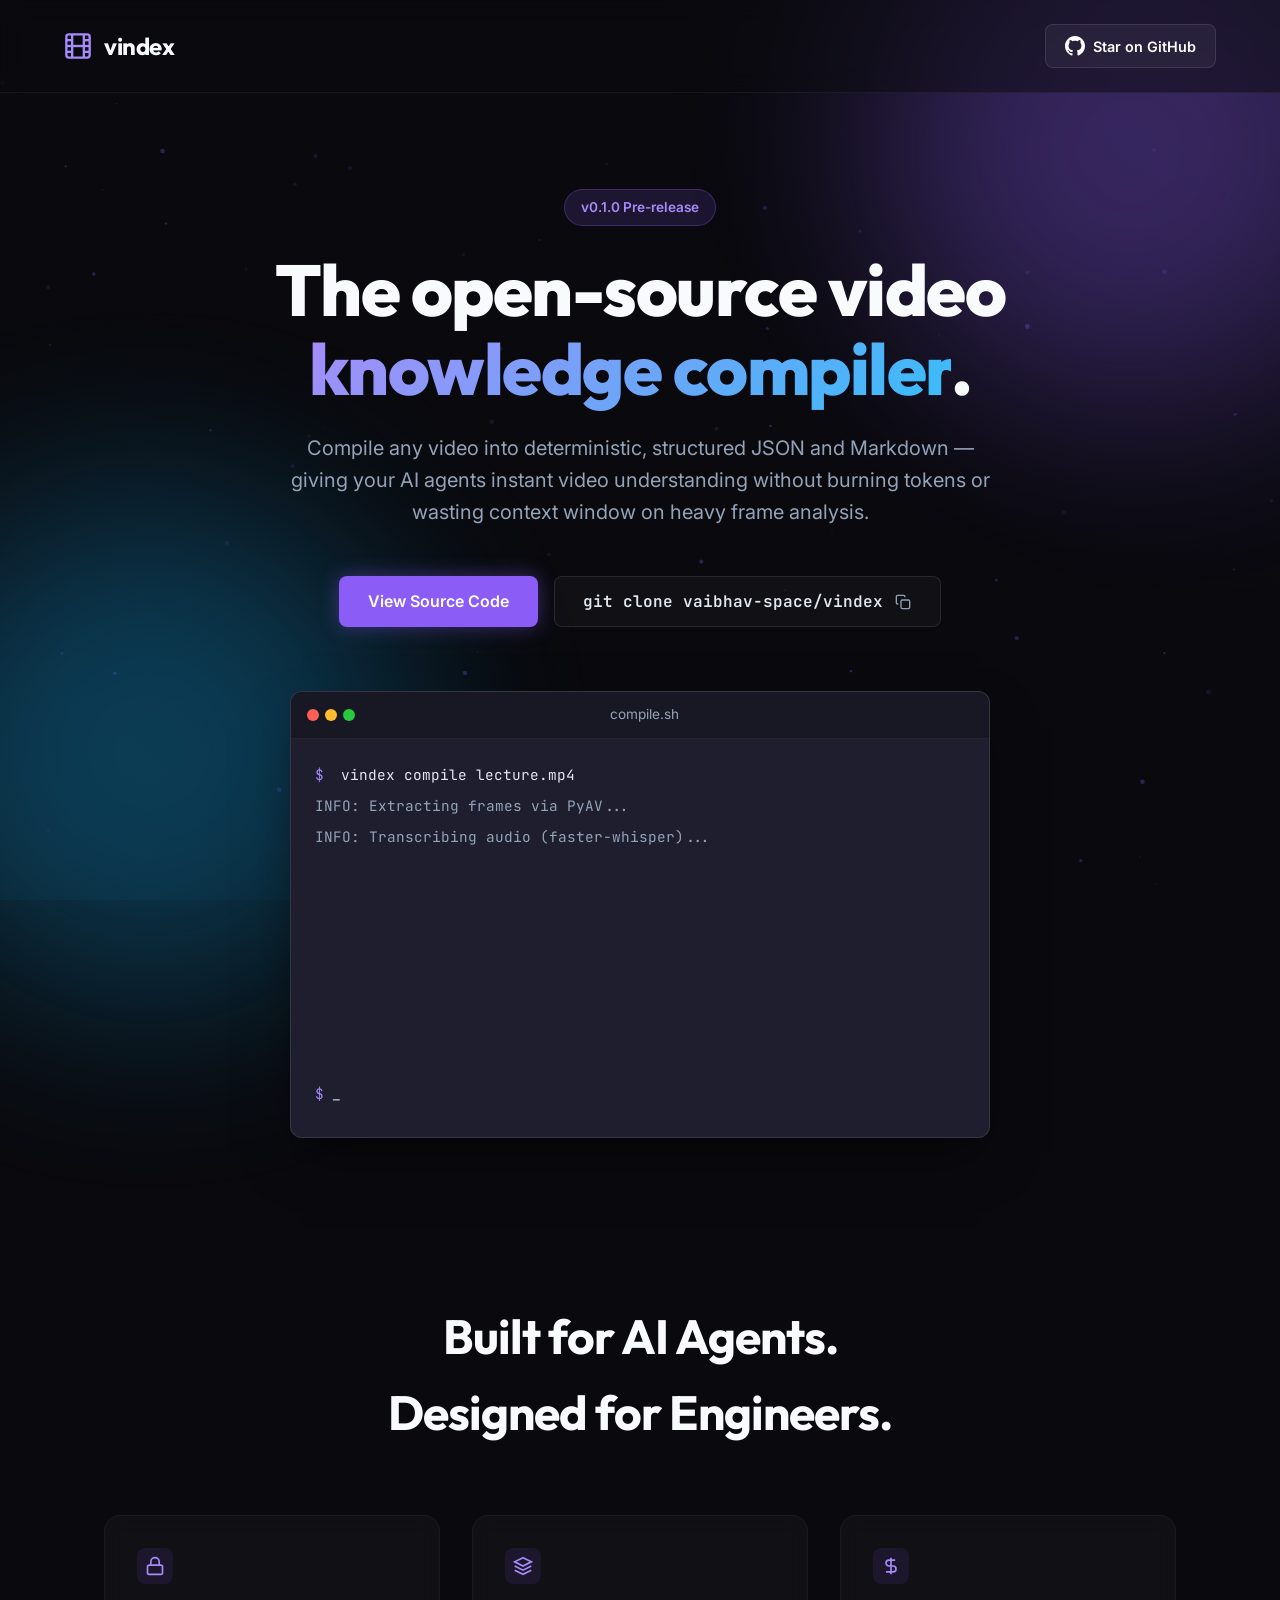
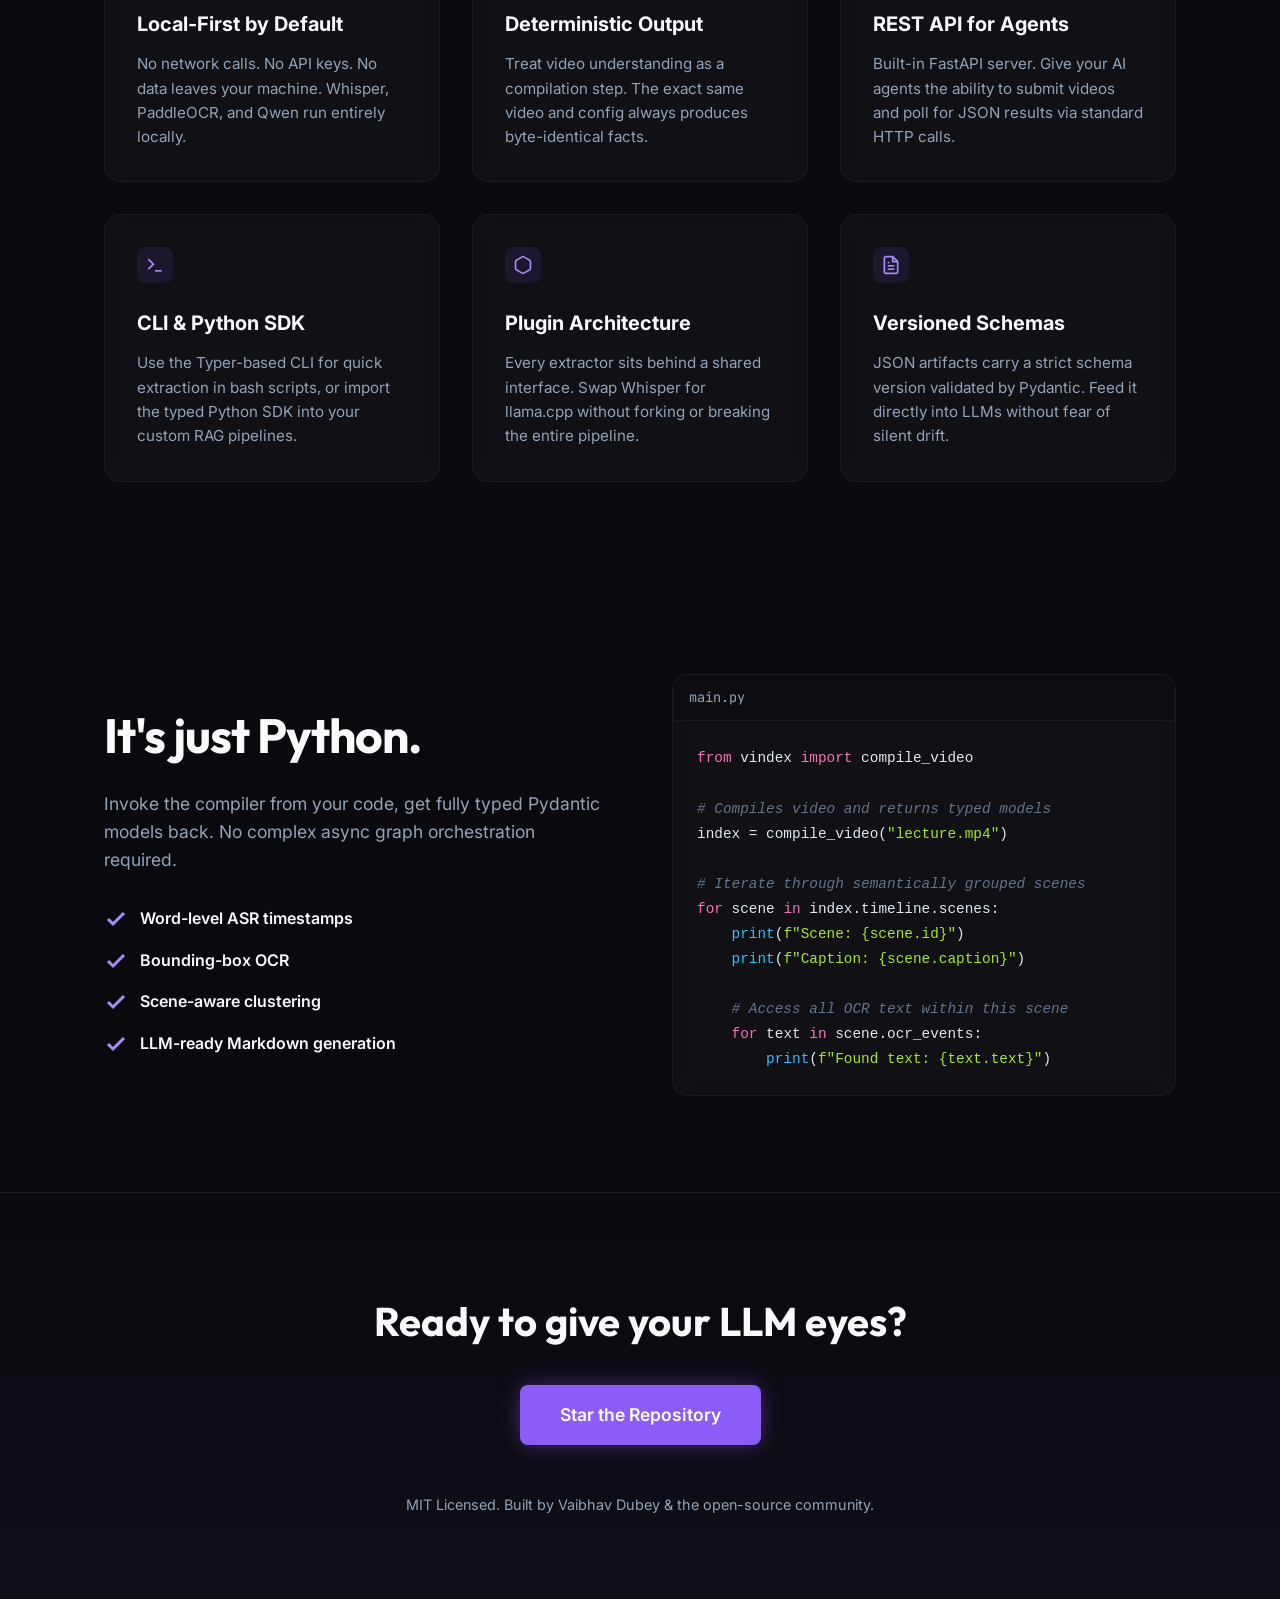
==== website/index.html @ f8e4df2b "feat: initialize documentation website and GitHub Pages deployment workflow" ====
<!DOCTYPE html>
<html lang="en">
<head>
    <meta charset="UTF-8">
    <meta name="viewport" content="width=device-width, initial-scale=1.0">
    <meta name="description" content="vindex: The open-source video knowledge compiler. Turn videos into structured JSON and Markdown for LLMs and AI agents.">
    <title>vindex — The Video Knowledge Compiler</title>
    
    <!-- Google Fonts -->
    <link rel="preconnect" href="https://fonts.googleapis.com">
    <link rel="preconnect" href="https://fonts.gstatic.com" crossorigin>
    <link href="https://fonts.googleapis.com/css2?family=Inter:wght@300;400;600;800&family=JetBrains+Mono:wght@400;700&family=Outfit:wght@500;700;900&display=swap" rel="stylesheet">
    
    <!-- CSS -->
    <link rel="stylesheet" href="style.css">
</head>
<body>
    <!-- Background Canvas for Particles/Gradients -->
    <div class="bg-gradient"></div>
    <div class="glow-orb orb-1"></div>
    <div class="glow-orb orb-2"></div>
    <canvas id="particle-canvas"></canvas>

    <!-- Navigation -->
    <nav class="glass-nav">
        <div class="logo">
            <svg class="logo-icon" viewBox="0 0 24 24" fill="none" stroke="currentColor" stroke-width="2">
                <rect x="2" y="2" width="20" height="20" rx="2.18" ry="2.18"></rect>
                <line x1="7" y1="2" x2="7" y2="22"></line>
                <line x1="17" y1="2" x2="17" y2="22"></line>
                <line x1="2" y1="12" x2="22" y2="12"></line>
                <line x1="2" y1="7" x2="7" y2="7"></line>
                <line x1="2" y1="17" x2="7" y2="17"></line>
                <line x1="17" y1="17" x2="22" y2="17"></line>
                <line x1="17" y1="7" x2="22" y2="7"></line>
            </svg>
            <span>vindex</span>
        </div>
        <div class="nav-links">
            <a href="https://github.com/vaibhav-space/vindex" target="_blank" class="github-btn">
                <svg width="20" height="20" viewBox="0 0 24 24" fill="currentColor">
                    <path d="M12 0c-6.626 0-12 5.373-12 12 0 5.302 3.438 9.8 8.207 11.387.599.111.793-.261.793-.577v-2.234c-3.338.726-4.033-1.416-4.033-1.416-.546-1.387-1.333-1.756-1.333-1.756-1.089-.745.083-.729.083-.729 1.205.084 1.839 1.237 1.839 1.237 1.07 1.834 2.807 1.304 3.492.997.107-.775.418-1.305.762-1.604-2.665-.305-5.467-1.334-5.467-5.931 0-1.311.469-2.381 1.236-3.221-.124-.303-.535-1.524.117-3.176 0 0 1.008-.322 3.301 1.23.957-.266 1.983-.399 3.003-.404 1.02.005 2.047.138 3.006.404 2.291-1.552 3.297-1.23 3.297-1.23.653 1.653.242 2.874.118 3.176.77.84 1.235 1.911 1.235 3.221 0 4.609-2.807 5.624-5.479 5.921.43.372.823 1.102.823 2.222v3.293c0 .319.192.694.801.576 4.765-1.589 8.199-6.086 8.199-11.386 0-6.627-5.373-12-12-12z"/>
                </svg>
                Star on GitHub
            </a>
        </div>
    </nav>

    <!-- Hero Section -->
    <header class="hero">
        <div class="badge fade-up">v0.1.0 Pre-release</div>
        <h1 class="hero-title fade-up">The open-source video <span class="text-gradient">knowledge compiler</span>.</h1>
        <p class="hero-subtitle fade-up delay-1">Compile any video into deterministic, structured JSON and Markdown — giving your AI agents instant video understanding without burning tokens or wasting context window on heavy frame analysis.</p>
        
        <div class="cta-group fade-up delay-2">
            <a href="https://github.com/vaibhav-space/vindex" target="_blank" class="primary-btn">View Source Code</a>
            <button class="secondary-btn" id="copy-install">
                <code>git clone vaibhav-space/vindex</code>
                <svg class="copy-icon" viewBox="0 0 24 24" fill="none" stroke="currentColor" stroke-width="2"><rect x="9" y="9" width="13" height="13" rx="2" ry="2"></rect><path d="M5 15H4a2 2 0 0 1-2-2V4a2 2 0 0 1 2-2h9a2 2 0 0 1 2 2v1"></path></svg>
            </button>
        </div>
        
        <!-- Terminal Window Mockup -->
        <div class="terminal-container fade-up delay-3">
            <div class="terminal-header">
                <div class="dots">
                    <span class="dot red"></span>
                    <span class="dot yellow"></span>
                    <span class="dot green"></span>
                </div>
                <div class="terminal-title">compile.sh</div>
            </div>
            <div class="terminal-body">
                <div class="code-line"><span class="prompt">$</span> vindex compile lecture.mp4</div>
                <div class="code-line output delay-load">INFO: Extracting frames via PyAV...</div>
                <div class="code-line output delay-load">INFO: Transcribing audio (faster-whisper)...</div>
                <div class="code-line output delay-load">INFO: Detecting scenes & extracting OCR...</div>
                <div class="code-line output delay-load">INFO: Generating VLM Captions (Qwen2-VL)...</div>
                <div class="code-line success delay-load">Success! Wrote artifacts:</div>
                <div class="code-line file delay-load">├── visual_memory.json</div>
                <div class="code-line file delay-load">├── visual_memory.md</div>
                <div class="code-line file delay-load">├── asr.json</div>
                <div class="code-line file delay-load">└── ocr.json</div>
                <div class="code-line cursor-line"><span class="prompt">$</span><span class="cursor">_</span></div>
            </div>
        </div>
    </header>

    <!-- Features Section -->
    <section class="features">
        <h2 class="section-title">Built for AI Agents. <br/>Designed for Engineers.</h2>
        
        <div class="feature-grid">
            <!-- Card 1 -->
            <div class="feature-card glass-card hover-lift">
                <div class="feature-icon">
                    <svg viewBox="0 0 24 24" fill="none" stroke="currentColor" stroke-width="2"><rect x="3" y="11" width="18" height="11" rx="2" ry="2"></rect><path d="M7 11V7a5 5 0 0 1 10 0v4"></path></svg>
                </div>
                <h3>Local-First by Default</h3>
                <p>No network calls. No API keys. No data leaves your machine. Whisper, PaddleOCR, and Qwen run entirely locally.</p>
            </div>
            
            <!-- Card 2 -->
            <div class="feature-card glass-card hover-lift">
                <div class="feature-icon">
                    <svg viewBox="0 0 24 24" fill="none" stroke="currentColor" stroke-width="2"><polygon points="12 2 2 7 12 12 22 7 12 2"></polygon><polyline points="2 17 12 22 22 17"></polyline><polyline points="2 12 12 17 22 12"></polyline></svg>
                </div>
                <h3>Deterministic Output</h3>
                <p>Treat video understanding as a compilation step. The exact same video and config always produces byte-identical facts.</p>
            </div>
            
            <!-- Card 3 -->
            <div class="feature-card glass-card hover-lift">
                <div class="feature-icon">
                    <svg viewBox="0 0 24 24" fill="none" stroke="currentColor" stroke-width="2"><path d="M12 2v20M17 5H9.5a3.5 3.5 0 0 0 0 7h5a3.5 3.5 0 0 1 0 7H6"></path></svg>
                </div>
                <h3>REST API for Agents</h3>
                <p>Built-in FastAPI server. Give your AI agents the ability to submit videos and poll for JSON results via standard HTTP calls.</p>
            </div>

            <!-- Card 4 -->
            <div class="feature-card glass-card hover-lift">
                <div class="feature-icon">
                    <svg viewBox="0 0 24 24" fill="none" stroke="currentColor" stroke-width="2"><polyline points="4 17 10 11 4 5"></polyline><line x1="12" y1="19" x2="20" y2="19"></line></svg>
                </div>
                <h3>CLI & Python SDK</h3>
                <p>Use the Typer-based CLI for quick extraction in bash scripts, or import the typed Python SDK into your custom RAG pipelines.</p>
            </div>
            
            <!-- Card 5 -->
            <div class="feature-card glass-card hover-lift">
                <div class="feature-icon">
                    <svg viewBox="0 0 24 24" fill="none" stroke="currentColor" stroke-width="2"><path d="M21 16V8a2 2 0 0 0-1-1.73l-7-4a2 2 0 0 0-2 0l-7 4A2 2 0 0 0 3 8v8a2 2 0 0 0 1 1.73l7 4a2 2 0 0 0 2 0l7-4A2 2 0 0 0 21 16z"></path></svg>
                </div>
                <h3>Plugin Architecture</h3>
                <p>Every extractor sits behind a shared interface. Swap Whisper for llama.cpp without forking or breaking the entire pipeline.</p>
            </div>
            
            <!-- Card 6 -->
            <div class="feature-card glass-card hover-lift">
                <div class="feature-icon">
                    <svg viewBox="0 0 24 24" fill="none" stroke="currentColor" stroke-width="2"><path d="M14 2H6a2 2 0 0 0-2 2v16a2 2 0 0 0 2 2h12a2 2 0 0 0 2-2V8z"></path><polyline points="14 2 14 8 20 8"></polyline><line x1="16" y1="13" x2="8" y2="13"></line><line x1="16" y1="17" x2="8" y2="17"></line><polyline points="10 9 9 9 8 9"></polyline></svg>
                </div>
                <h3>Versioned Schemas</h3>
                <p>JSON artifacts carry a strict schema version validated by Pydantic. Feed it directly into LLMs without fear of silent drift.</p>
            </div>
        </div>
    </section>

    <!-- Code Example Section -->
    <section class="sdk-demo">
        <div class="sdk-content">
            <h2 class="section-title text-left">It's just Python.</h2>
            <p class="section-desc">Invoke the compiler from your code, get fully typed Pydantic models back. No complex async graph orchestration required.</p>
            
            <ul class="benefit-list">
                <li><svg viewBox="0 0 24 24" fill="none" stroke="#a78bfa" stroke-width="3"><polyline points="20 6 9 17 4 12"></polyline></svg> Word-level ASR timestamps</li>
                <li><svg viewBox="0 0 24 24" fill="none" stroke="#a78bfa" stroke-width="3"><polyline points="20 6 9 17 4 12"></polyline></svg> Bounding-box OCR</li>
                <li><svg viewBox="0 0 24 24" fill="none" stroke="#a78bfa" stroke-width="3"><polyline points="20 6 9 17 4 12"></polyline></svg> Scene-aware clustering</li>
                <li><svg viewBox="0 0 24 24" fill="none" stroke="#a78bfa" stroke-width="3"><polyline points="20 6 9 17 4 12"></polyline></svg> LLM-ready Markdown generation</li>
            </ul>
        </div>
        <div class="code-window glass-card">
            <div class="code-header">main.py</div>
            <pre><code><span class="keyword">from</span> vindex <span class="keyword">import</span> compile_video

<span class="comment"># Compiles video and returns typed models</span>
index = compile_video(<span class="string">"lecture.mp4"</span>)

<span class="comment"># Iterate through semantically grouped scenes</span>
<span class="keyword">for</span> scene <span class="keyword">in</span> index.timeline.scenes:
    <span class="built_in">print</span>(<span class="string">f"Scene: {scene.id}"</span>)
    <span class="built_in">print</span>(<span class="string">f"Caption: {scene.caption}"</span>)
    
    <span class="comment"># Access all OCR text within this scene</span>
    <span class="keyword">for</span> text <span class="keyword">in</span> scene.ocr_events:
        <span class="built_in">print</span>(<span class="string">f"Found text: {text.text}"</span>)
</code></pre>
        </div>
    </section>

    <!-- Footer CTA -->
    <footer class="footer-cta">
        <h2>Ready to give your LLM eyes?</h2>
        <a href="https://github.com/vaibhav-space/vindex" target="_blank" class="primary-btn glow-btn">Star the Repository</a>
        <p class="footer-note">MIT Licensed. Built by Vaibhav Dubey & the open-source community.</p>
    </footer>

    <!-- JS -->
    <script src="script.js"></script>
</body>
</html>
---- website/style.css ----
/* Base Reset */
* {
    margin: 0;
    padding: 0;
    box-sizing: border-box;
}

:root {
    --bg-dark: #0a0a0e;
    --bg-card: rgba(20, 20, 28, 0.6);
    --text-primary: #f8fafc;
    --text-secondary: #94a3b8;
    --accent-glow: #8b5cf6;
    --accent-neon: #a78bfa;
    --terminal-bg: #1e1e2e;
}

body {
    font-family: 'Inter', sans-serif;
    background-color: var(--bg-dark);
    color: var(--text-primary);
    overflow-x: hidden;
    line-height: 1.6;
}

/* Background Effects */
.bg-gradient {
    position: fixed;
    top: 0; left: 0; right: 0; bottom: 0;
    background: radial-gradient(circle at top right, rgba(139, 92, 246, 0.1), transparent 40%),
                radial-gradient(circle at bottom left, rgba(56, 189, 248, 0.05), transparent 40%);
    z-index: -2;
}

#particle-canvas {
    position: fixed;
    top: 0; left: 0;
    width: 100vw; height: 100vh;
    z-index: -1;
    opacity: 0.5;
}

.glow-orb {
    position: fixed;
    width: 500px; height: 500px;
    border-radius: 50%;
    filter: blur(100px);
    z-index: -2;
    opacity: 0.3;
}
.orb-1 { top: -100px; right: -100px; background: #8b5cf6; }
.orb-2 { bottom: -100px; left: -100px; background: #0ea5e9; }

/* Navigation */
.glass-nav {
    display: flex;
    justify-content: space-between;
    align-items: center;
    padding: 1.5rem 5%;
    background: rgba(10, 10, 14, 0.5);
    backdrop-filter: blur(12px);
    border-bottom: 1px solid rgba(255, 255, 255, 0.05);
    position: sticky;
    top: 0;
    z-index: 100;
}

.logo {
    display: flex;
    align-items: center;
    gap: 0.75rem;
    font-family: 'Outfit', sans-serif;
    font-size: 1.5rem;
    font-weight: 700;
    letter-spacing: -0.5px;
}

.logo-icon {
    width: 28px; height: 28px;
    color: var(--accent-neon);
}

.github-btn {
    display: flex;
    align-items: center;
    gap: 0.5rem;
    padding: 0.6rem 1.2rem;
    background: rgba(255, 255, 255, 0.05);
    border: 1px solid rgba(255, 255, 255, 0.1);
    border-radius: 8px;
    color: white;
    text-decoration: none;
    font-weight: 600;
    font-size: 0.9rem;
    transition: all 0.2s ease;
}

.github-btn:hover {
    background: rgba(255, 255, 255, 0.1);
    transform: translateY(-1px);
    box-shadow: 0 4px 12px rgba(0,0,0,0.2);
}

/* Hero Section */
.hero {
    display: flex;
    flex-direction: column;
    align-items: center;
    text-align: center;
    padding: 6rem 1rem 4rem;
    max-width: 1000px;
    margin: 0 auto;
}

.badge {
    background: rgba(139, 92, 246, 0.15);
    color: var(--accent-neon);
    padding: 0.4rem 1rem;
    border-radius: 20px;
    font-size: 0.85rem;
    font-weight: 600;
    margin-bottom: 1.5rem;
    border: 1px solid rgba(139, 92, 246, 0.3);
}

.hero-title {
    font-family: 'Outfit', sans-serif;
    font-size: 4.5rem;
    line-height: 1.1;
    font-weight: 800;
    letter-spacing: -1.5px;
    margin-bottom: 1.5rem;
}

.text-gradient {
    background: linear-gradient(135deg, #a78bfa 0%, #38bdf8 100%);
    -webkit-background-clip: text;
    -webkit-text-fill-color: transparent;
}

.hero-subtitle {
    font-size: 1.25rem;
    color: var(--text-secondary);
    max-width: 700px;
    margin-bottom: 3rem;
}

.cta-group {
    display: flex;
    gap: 1rem;
    margin-bottom: 4rem;
}

.primary-btn, .secondary-btn {
    padding: 0.8rem 1.8rem;
    border-radius: 8px;
    font-weight: 600;
    font-size: 1rem;
    cursor: pointer;
    text-decoration: none;
    transition: all 0.2s ease;
}

.primary-btn {
    background: var(--accent-glow);
    color: white;
    border: none;
    box-shadow: 0 0 20px rgba(139, 92, 246, 0.4);
}

.primary-btn:hover {
    background: #9f7aea;
    box-shadow: 0 0 30px rgba(139, 92, 246, 0.6);
    transform: translateY(-2px);
}

.secondary-btn {
    display: flex;
    align-items: center;
    gap: 0.75rem;
    background: var(--bg-card);
    color: white;
    border: 1px solid rgba(255, 255, 255, 0.1);
}

.secondary-btn code {
    font-family: 'JetBrains Mono', monospace;
    color: #e2e8f0;
}

.secondary-btn:hover {
    background: rgba(255, 255, 255, 0.05);
}

.copy-icon {
    width: 16px; height: 16px;
    color: var(--text-secondary);
}

/* Terminal Mockup */
.terminal-container {
    width: 100%;
    max-width: 700px;
    background: var(--terminal-bg);
    border-radius: 12px;
    border: 1px solid rgba(255,255,255,0.1);
    box-shadow: 0 25px 50px -12px rgba(0, 0, 0, 0.5);
    overflow: hidden;
    text-align: left;
}

.terminal-header {
    display: flex;
    align-items: center;
    padding: 0.75rem 1rem;
    background: rgba(0,0,0,0.2);
    border-bottom: 1px solid rgba(255,255,255,0.05);
}

.dots {
    display: flex;
    gap: 6px;
}
.dot { width: 12px; height: 12px; border-radius: 50%; }
.dot.red { background: #ff5f56; }
.dot.yellow { background: #ffbd2e; }
.dot.green { background: #27c93f; }

.terminal-title {
    margin: 0 auto;
    font-family: 'Inter', sans-serif;
    font-size: 0.85rem;
    color: var(--text-secondary);
    transform: translateX(-20px);
}

.terminal-body {
    padding: 1.5rem;
    font-family: 'JetBrains Mono', monospace;
    font-size: 0.9rem;
    color: #e2e8f0;
}

.code-line { margin-bottom: 0.5rem; }
.prompt { color: var(--accent-neon); margin-right: 0.5rem; }
.output { color: var(--text-secondary); }
.success { color: #4ade80; margin-top: 1rem; }
.file { color: #93c5fd; padding-left: 1rem; }
.cursor { animation: blink 1s step-end infinite; }

@keyframes blink { 50% { opacity: 0; } }

/* Sections */
.features, .sdk-demo {
    padding: 6rem 5%;
    max-width: 1200px;
    margin: 0 auto;
}

.section-title {
    font-family: 'Outfit', sans-serif;
    font-size: 3rem;
    text-align: center;
    margin-bottom: 4rem;
    letter-spacing: -1px;
}
.section-title.text-left { text-align: left; margin-bottom: 1rem; }

/* Grid */
.feature-grid {
    display: grid;
    grid-template-columns: repeat(auto-fit, minmax(300px, 1fr));
    gap: 2rem;
}

.glass-card {
    background: var(--bg-card);
    border: 1px solid rgba(255, 255, 255, 0.05);
    border-radius: 16px;
    padding: 2rem;
    backdrop-filter: blur(10px);
    transition: transform 0.3s ease, border-color 0.3s ease;
}

.hover-lift:hover {
    transform: translateY(-5px);
    border-color: rgba(139, 92, 246, 0.4);
    box-shadow: 0 10px 30px -10px rgba(139, 92, 246, 0.2);
}

.feature-icon {
    width: 36px;
    height: 36px;
    margin-bottom: 1.5rem;
    color: var(--accent-neon);
    background: rgba(139, 92, 246, 0.1);
    padding: 8px;
    border-radius: 8px;
    display: inline-flex;
    align-items: center;
    justify-content: center;
}
.feature-icon svg {
    width: 100%;
    height: 100%;
}

.feature-card h3 {
    font-size: 1.25rem;
    margin-bottom: 0.75rem;
}

.feature-card p {
    color: var(--text-secondary);
    font-size: 0.95rem;
}

/* SDK Demo Layout */
.sdk-demo {
    display: grid;
    grid-template-columns: 1fr 1fr;
    gap: 4rem;
    align-items: center;
}

.section-desc {
    color: var(--text-secondary);
    font-size: 1.1rem;
    margin-bottom: 2rem;
}

.benefit-list {
    list-style: none;
}
.benefit-list li {
    display: flex;
    align-items: center;
    gap: 0.75rem;
    margin-bottom: 1rem;
    font-weight: 600;
}
.benefit-list svg { width: 24px; height: 24px; }

.code-window {
    padding: 0;
    overflow: hidden;
}

.code-header {
    background: rgba(0,0,0,0.2);
    padding: 0.75rem 1rem;
    border-bottom: 1px solid rgba(255,255,255,0.05);
    font-family: 'JetBrains Mono', monospace;
    font-size: 0.85rem;
    color: var(--text-secondary);
}

.code-window pre {
    padding: 1.5rem;
    overflow-x: auto;
    font-family: 'JetBrains Mono', monospace;
    font-size: 0.9rem;
    color: #e2e8f0;
}

.keyword { color: #f472b6; }
.built_in { color: #38bdf8; }
.string { color: #a3e635; }
.comment { color: #64748b; font-style: italic; }

/* Footer CTA */
.footer-cta {
    text-align: center;
    padding: 6rem 1rem;
    background: linear-gradient(to top, rgba(139, 92, 246, 0.05), transparent);
    border-top: 1px solid rgba(255,255,255,0.05);
}

.footer-cta h2 {
    font-family: 'Outfit', sans-serif;
    font-size: 2.5rem;
    margin-bottom: 2rem;
}

.glow-btn {
    display: inline-block;
    padding: 1rem 2.5rem;
    font-size: 1.1rem;
}

.footer-note {
    margin-top: 3rem;
    color: var(--text-secondary);
    font-size: 0.9rem;
}

/* Animations */
.fade-up {
    opacity: 0;
    transform: translateY(20px);
    transition: opacity 0.8s ease, transform 0.8s ease;
}
.fade-up.visible {
    opacity: 1;
    transform: translateY(0);
}
.delay-1 { transition-delay: 0.1s; }
.delay-2 { transition-delay: 0.2s; }
.delay-3 { transition-delay: 0.3s; }

/* Delay load for terminal output */
.delay-load {
    opacity: 0;
}

@media (max-width: 900px) {
    .sdk-demo { grid-template-columns: 1fr; }
    .hero-title { font-size: 3.5rem; }
}
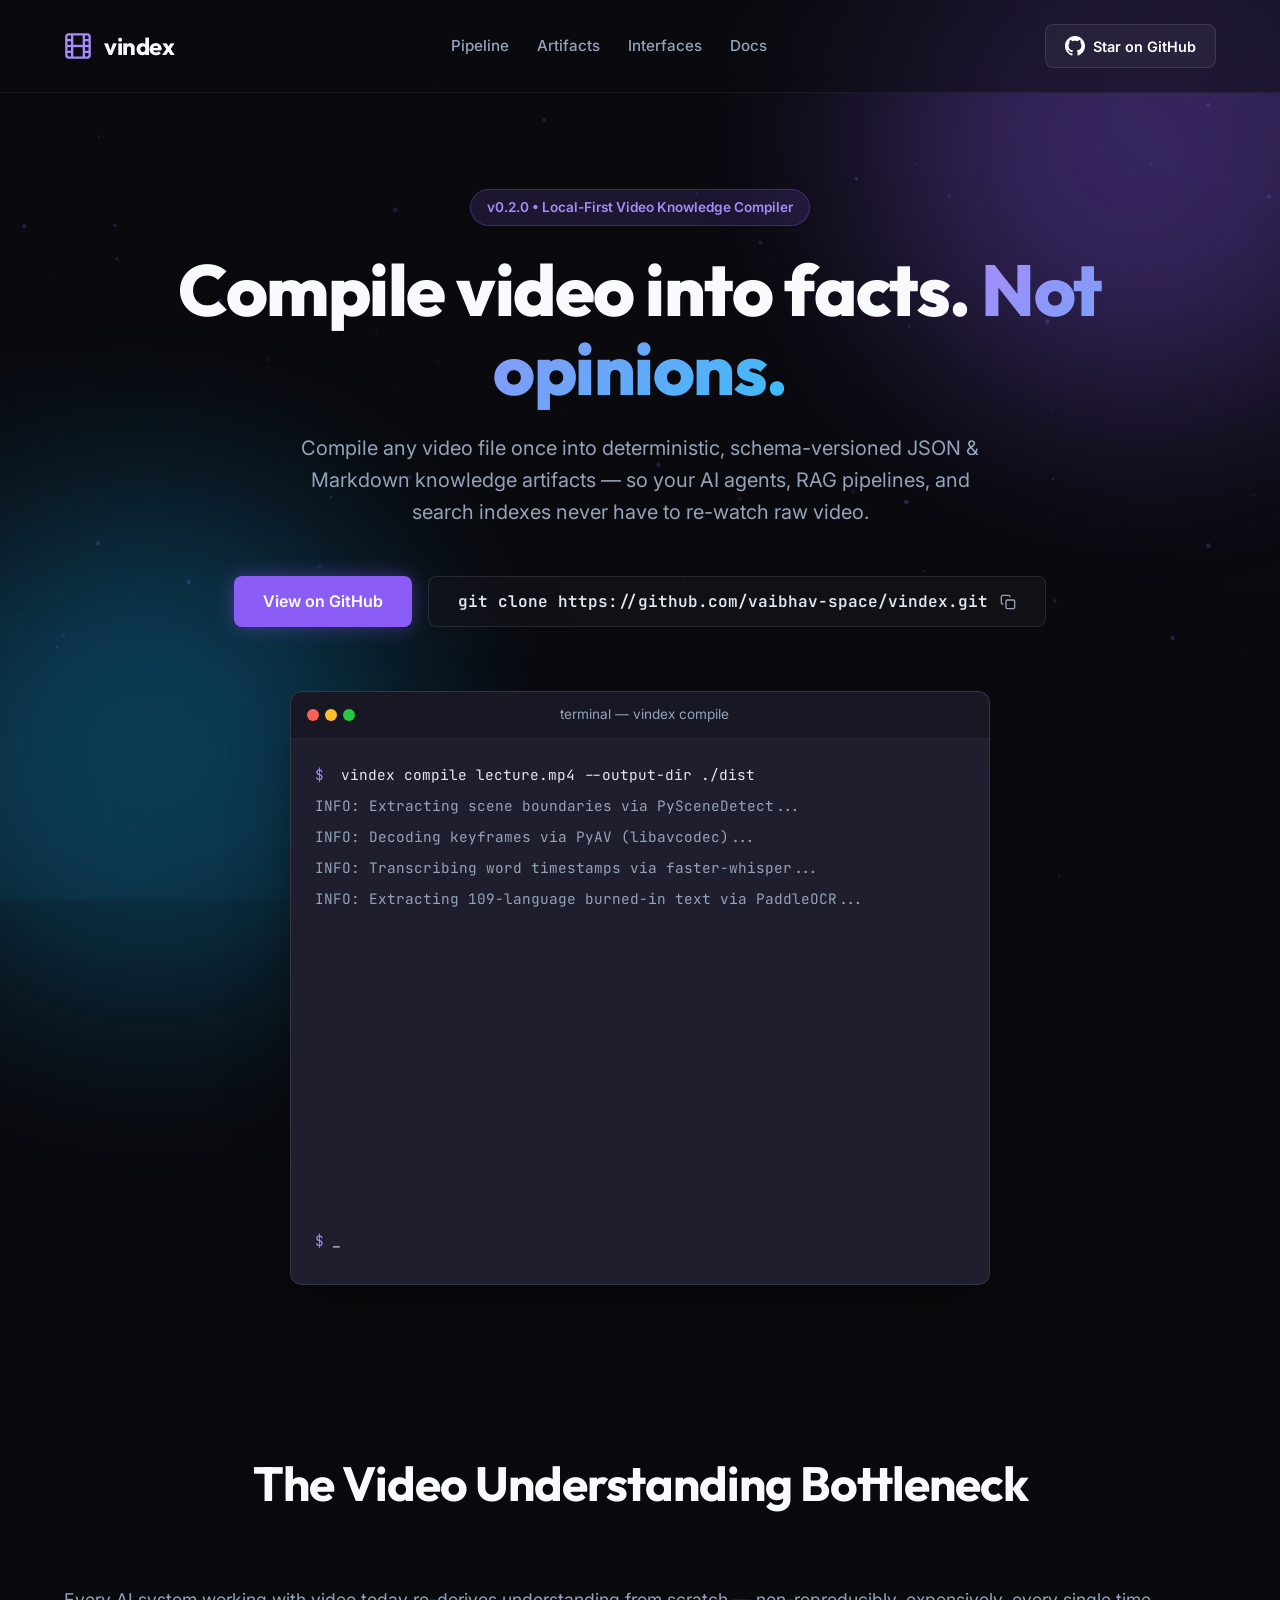
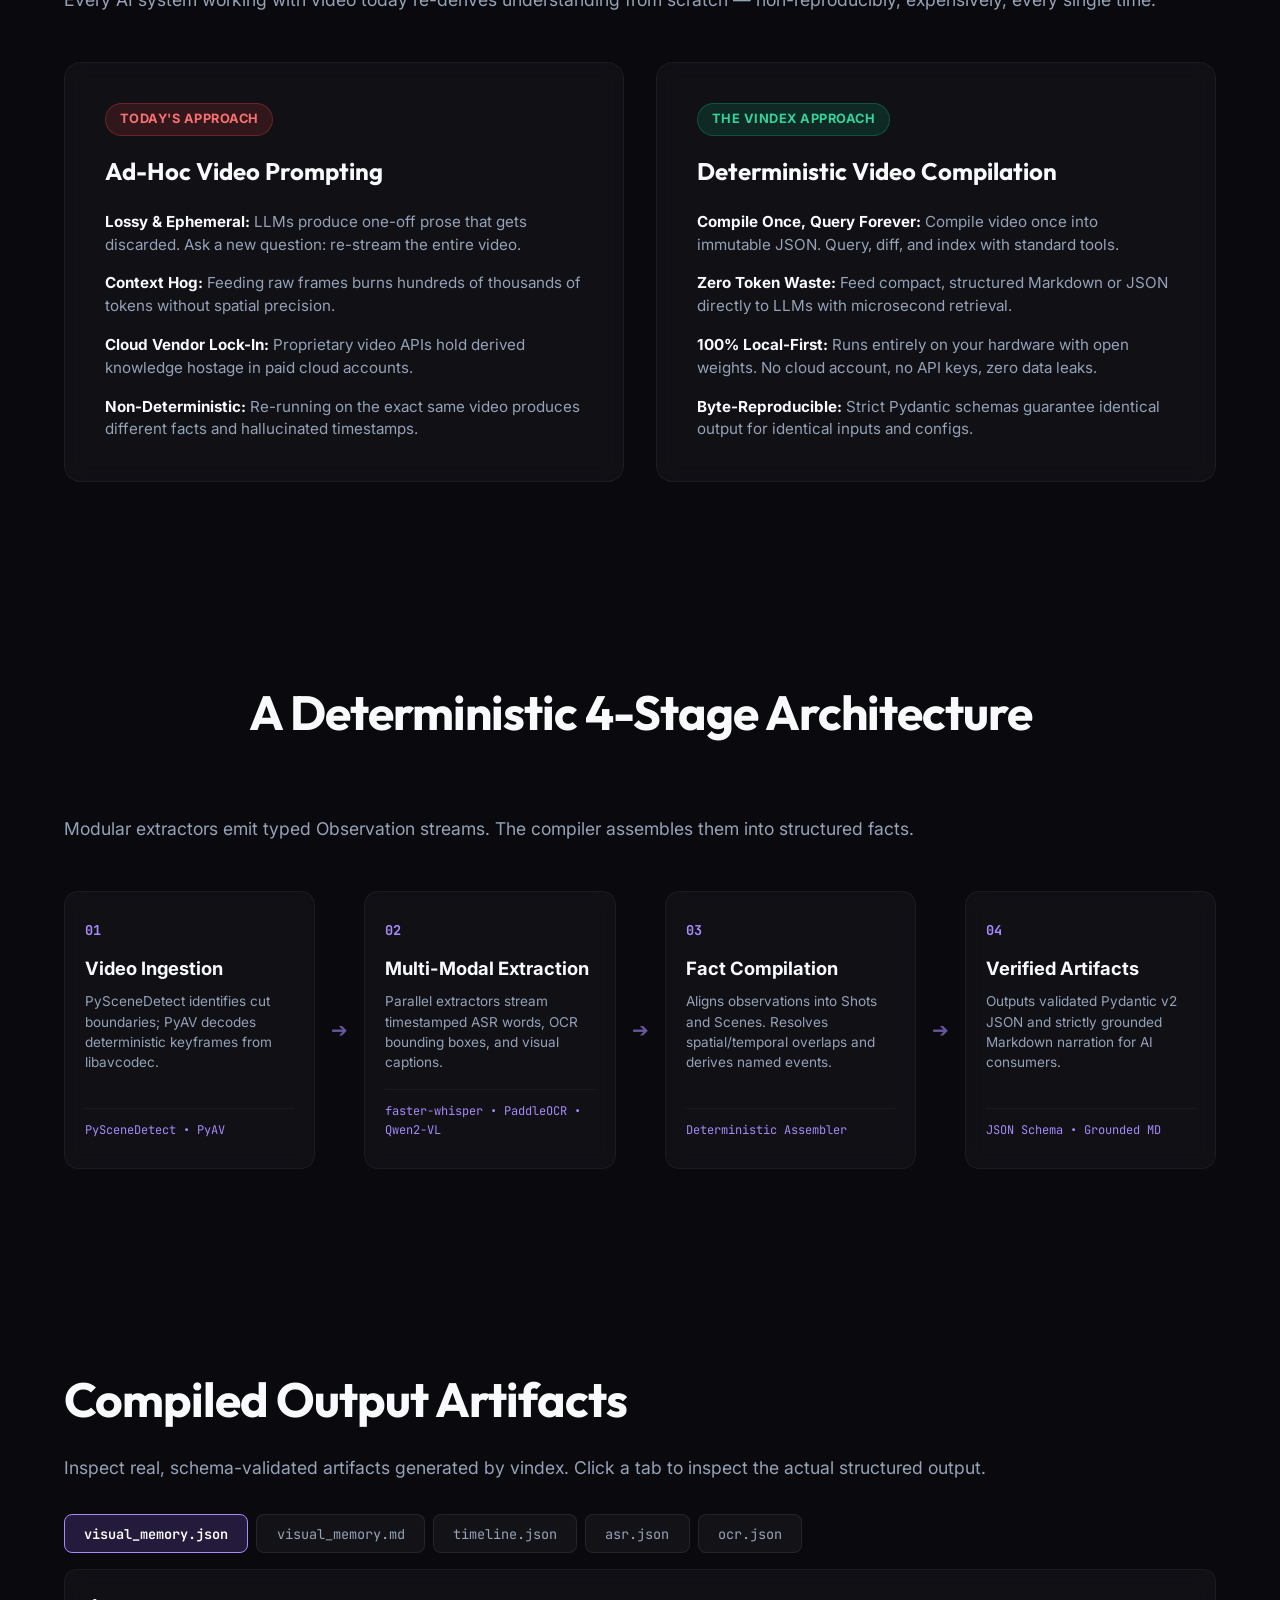
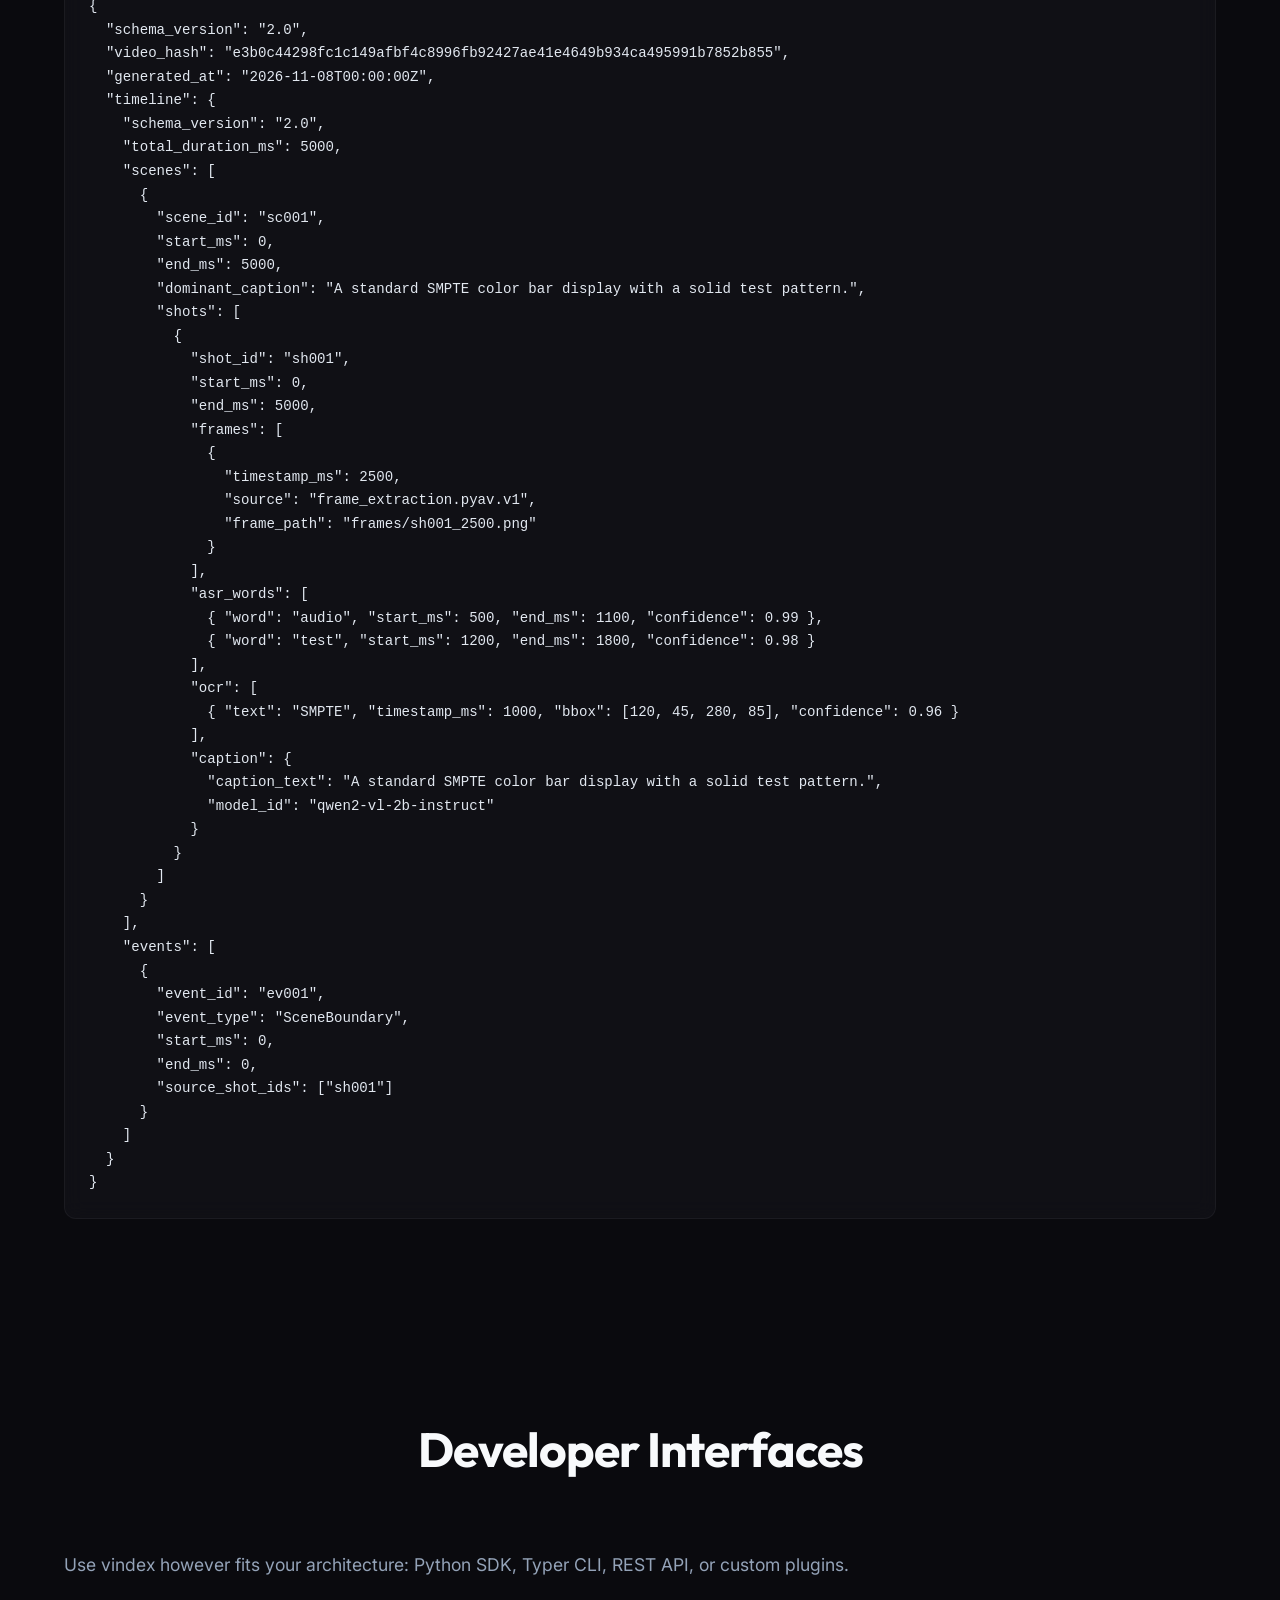
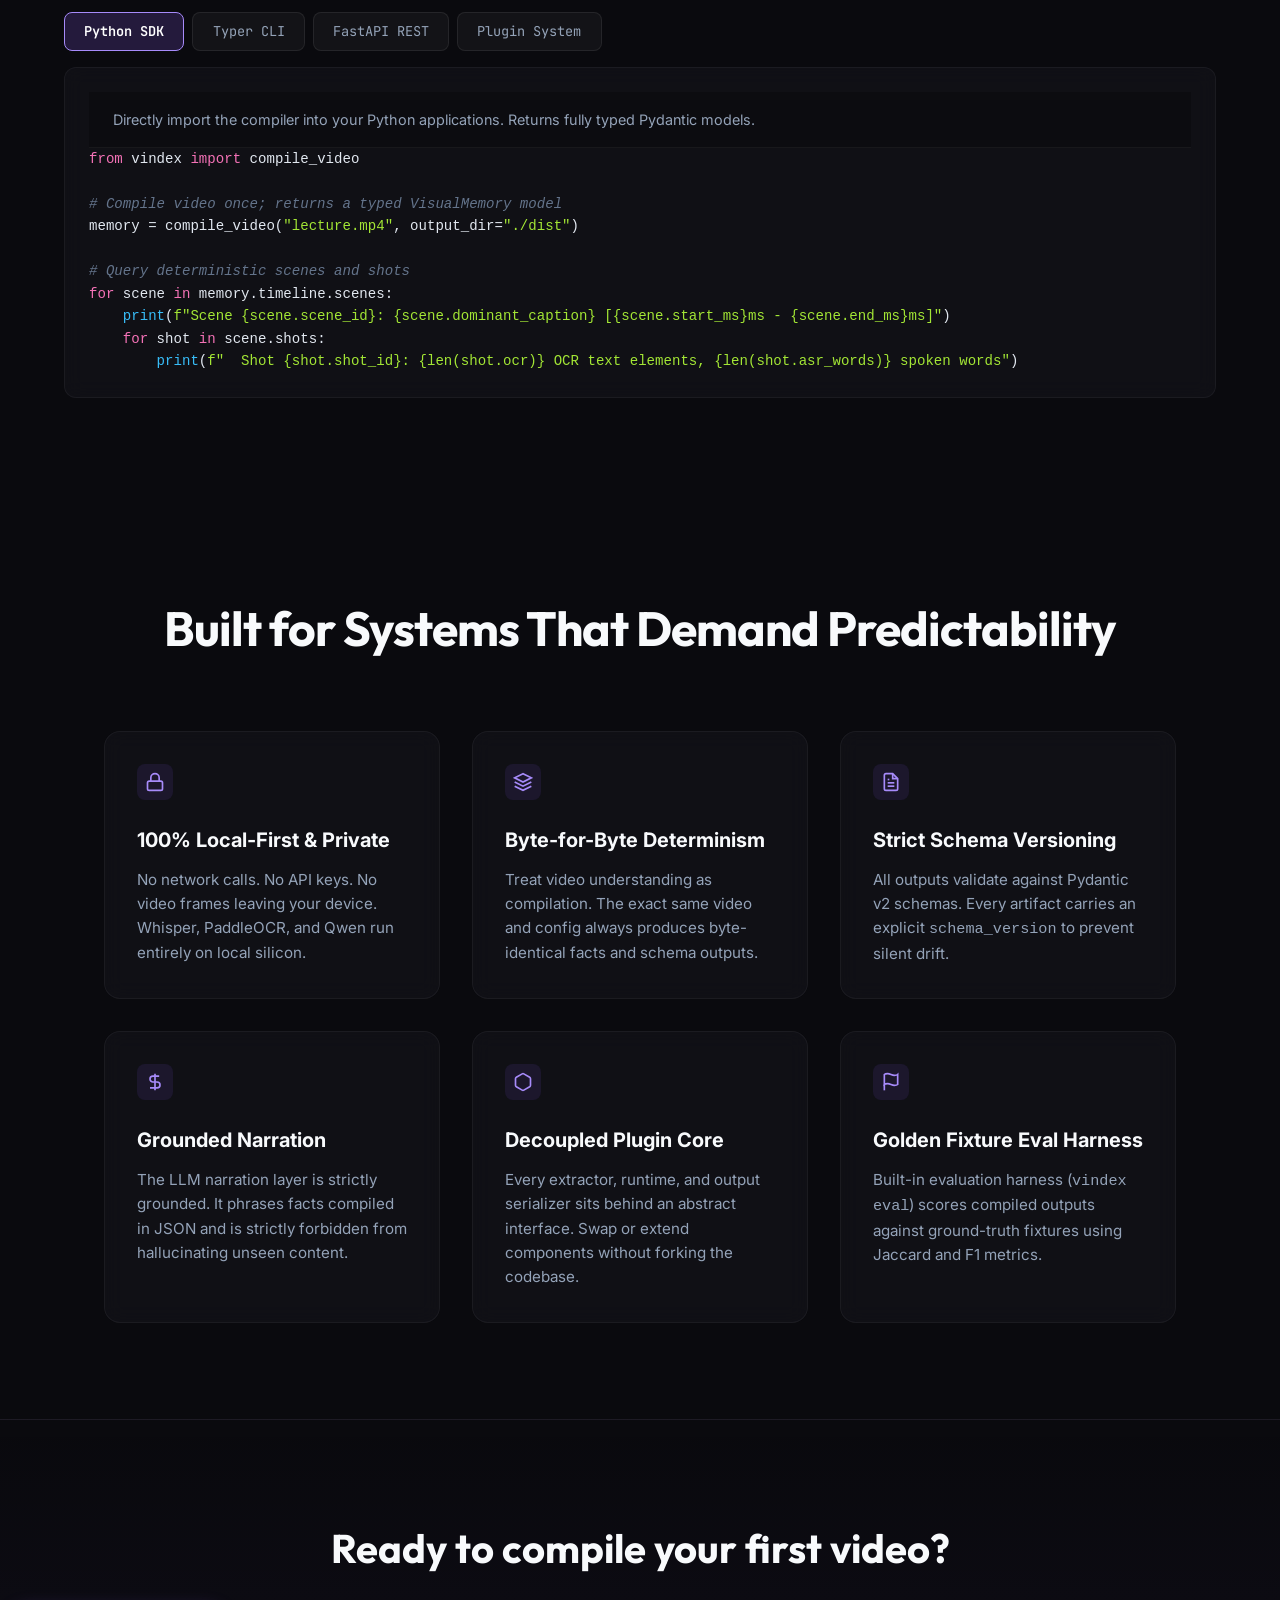
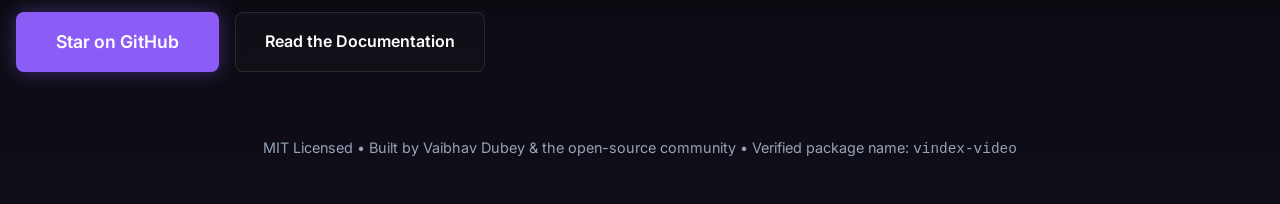
==== commit 3979caf5: "feat: release v0.2.0 with portable paths, CI test automation, video preview, and landing page overha" ====
--- a/website/index.html
+++ b/website/index.html
@@ -3,13 +3,13 @@
 <head>
     <meta charset="UTF-8">
     <meta name="viewport" content="width=device-width, initial-scale=1.0">
-    <meta name="description" content="vindex: The open-source video knowledge compiler. Turn videos into structured JSON and Markdown for LLMs and AI agents.">
-    <title>vindex — The Video Knowledge Compiler</title>
+    <meta name="description" content="vindex: The open-source video knowledge compiler. Compile video once into deterministic, versioned JSON and Markdown for AI agents and RAG pipelines.">
+    <title>vindex — The Open-Source Video Knowledge Compiler</title>
     
     <!-- Google Fonts -->
     <link rel="preconnect" href="https://fonts.googleapis.com">
     <link rel="preconnect" href="https://fonts.gstatic.com" crossorigin>
-    <link href="https://fonts.googleapis.com/css2?family=Inter:wght@300;400;600;800&family=JetBrains+Mono:wght@400;700&family=Outfit:wght@500;700;900&display=swap" rel="stylesheet">
+    <link href="https://fonts.googleapis.com/css2?family=Inter:wght@300;400;500;600;700;800&family=JetBrains+Mono:wght@400;500;700&family=Outfit:wght@500;600;700;900&display=swap" rel="stylesheet">
     
     <!-- CSS -->
     <link rel="stylesheet" href="style.css">
@@ -36,6 +36,12 @@
             </svg>
             <span>vindex</span>
         </div>
+        <div class="nav-menu">
+            <a href="#pipeline" class="nav-item">Pipeline</a>
+            <a href="#artifacts" class="nav-item">Artifacts</a>
+            <a href="#interfaces" class="nav-item">Interfaces</a>
+            <a href="https://github.com/vaibhav-space/vindex#readme" target="_blank" class="nav-item">Docs</a>
+        </div>
         <div class="nav-links">
             <a href="https://github.com/vaibhav-space/vindex" target="_blank" class="github-btn">
                 <svg width="20" height="20" viewBox="0 0 24 24" fill="currentColor">
@@ -48,14 +54,14 @@
 
     <!-- Hero Section -->
     <header class="hero">
-        <div class="badge fade-up">v0.1.0 Pre-release</div>
-        <h1 class="hero-title fade-up">The open-source video <span class="text-gradient">knowledge compiler</span>.</h1>
-        <p class="hero-subtitle fade-up delay-1">Compile any video into deterministic, structured JSON and Markdown — giving your AI agents instant video understanding without burning tokens or wasting context window on heavy frame analysis.</p>
+        <div class="badge fade-up">v0.2.0 • Local-First Video Knowledge Compiler</div>
+        <h1 class="hero-title fade-up">Compile video into facts. <span class="text-gradient">Not opinions.</span></h1>
+        <p class="hero-subtitle fade-up delay-1">Compile any video file once into deterministic, schema-versioned JSON & Markdown knowledge artifacts — so your AI agents, RAG pipelines, and search indexes never have to re-watch raw video.</p>
         
         <div class="cta-group fade-up delay-2">
-            <a href="https://github.com/vaibhav-space/vindex" target="_blank" class="primary-btn">View Source Code</a>
+            <a href="https://github.com/vaibhav-space/vindex" target="_blank" class="primary-btn">View on GitHub</a>
             <button class="secondary-btn" id="copy-install">
-                <code>git clone vaibhav-space/vindex</code>
+                <code>git clone https://github.com/vaibhav-space/vindex.git</code>
                 <svg class="copy-icon" viewBox="0 0 24 24" fill="none" stroke="currentColor" stroke-width="2"><rect x="9" y="9" width="13" height="13" rx="2" ry="2"></rect><path d="M5 15H4a2 2 0 0 1-2-2V4a2 2 0 0 1 2-2h9a2 2 0 0 1 2 2v1"></path></svg>
             </button>
         </div>
@@ -68,125 +74,382 @@
                     <span class="dot yellow"></span>
                     <span class="dot green"></span>
                 </div>
-                <div class="terminal-title">compile.sh</div>
+                <div class="terminal-title">terminal — vindex compile</div>
             </div>
             <div class="terminal-body">
-                <div class="code-line"><span class="prompt">$</span> vindex compile lecture.mp4</div>
-                <div class="code-line output delay-load">INFO: Extracting frames via PyAV...</div>
-                <div class="code-line output delay-load">INFO: Transcribing audio (faster-whisper)...</div>
-                <div class="code-line output delay-load">INFO: Detecting scenes & extracting OCR...</div>
-                <div class="code-line output delay-load">INFO: Generating VLM Captions (Qwen2-VL)...</div>
-                <div class="code-line success delay-load">Success! Wrote artifacts:</div>
-                <div class="code-line file delay-load">├── visual_memory.json</div>
-                <div class="code-line file delay-load">├── visual_memory.md</div>
-                <div class="code-line file delay-load">├── asr.json</div>
-                <div class="code-line file delay-load">└── ocr.json</div>
+                <div class="code-line"><span class="prompt">$</span> vindex compile lecture.mp4 --output-dir ./dist</div>
+                <div class="code-line output delay-load">INFO: Extracting scene boundaries via PySceneDetect...</div>
+                <div class="code-line output delay-load">INFO: Decoding keyframes via PyAV (libavcodec)...</div>
+                <div class="code-line output delay-load">INFO: Transcribing word timestamps via faster-whisper...</div>
+                <div class="code-line output delay-load">INFO: Extracting 109-language burned-in text via PaddleOCR...</div>
+                <div class="code-line output delay-load">INFO: Generating spatial visual captions via Qwen2-VL (MLX)...</div>
+                <div class="code-line output delay-load">INFO: Compiler: Merging observations & resolving relationships...</div>
+                <div class="code-line success delay-load">✔ Compilation successful! Generated 6 deterministic artifacts:</div>
+                <div class="code-line file delay-load">├── dist/visual_memory.json   [Primary compiled index: scenes, shots, events]</div>
+                <div class="code-line file delay-load">├── dist/visual_memory.md     [Human-readable grounded narration]</div>
+                <div class="code-line file delay-load">├── dist/timeline.json        [Hierarchical temporal spine]</div>
+                <div class="code-line file delay-load">├── dist/scene_index.json     [Semantic clusters & captions]</div>
+                <div class="code-line file delay-load">├── dist/asr.json             [Word-level transcript & confidence]</div>
+                <div class="code-line file delay-load">└── dist/ocr.json             [Spatially positioned on-screen text]</div>
                 <div class="code-line cursor-line"><span class="prompt">$</span><span class="cursor">_</span></div>
             </div>
         </div>
     </header>
 
-    <!-- Features Section -->
+    <!-- Problem & Why Compilation Matters -->
+    <section class="problem-section" id="problem">
+        <h2 class="section-title">The Video Understanding Bottleneck</h2>
+        <p class="section-desc text-center">Every AI system working with video today re-derives understanding from scratch — non-reproducibly, expensively, every single time.</p>
+        
+        <div class="comparison-grid">
+            <div class="comparison-card bad glass-card">
+                <div class="card-tag">Today's Approach</div>
+                <h3>Ad-Hoc Video Prompting</h3>
+                <ul>
+                    <li><strong>Lossy & Ephemeral:</strong> LLMs produce one-off prose that gets discarded. Ask a new question: re-stream the entire video.</li>
+                    <li><strong>Context Hog:</strong> Feeding raw frames burns hundreds of thousands of tokens without spatial precision.</li>
+                    <li><strong>Cloud Vendor Lock-In:</strong> Proprietary video APIs hold derived knowledge hostage in paid cloud accounts.</li>
+                    <li><strong>Non-Deterministic:</strong> Re-running on the exact same video produces different facts and hallucinated timestamps.</li>
+                </ul>
+            </div>
+            <div class="comparison-card good glass-card">
+                <div class="card-tag highlight">The vindex Approach</div>
+                <h3>Deterministic Video Compilation</h3>
+                <ul>
+                    <li><strong>Compile Once, Query Forever:</strong> Compile video once into immutable JSON. Query, diff, and index with standard tools.</li>
+                    <li><strong>Zero Token Waste:</strong> Feed compact, structured Markdown or JSON directly to LLMs with microsecond retrieval.</li>
+                    <li><strong>100% Local-First:</strong> Runs entirely on your hardware with open weights. No cloud account, no API keys, zero data leaks.</li>
+                    <li><strong>Byte-Reproducible:</strong> Strict Pydantic schemas guarantee identical output for identical inputs and configs.</li>
+                </ul>
+            </div>
+        </div>
+    </section>
+
+    <!-- Pipeline Architecture -->
+    <section class="pipeline-section" id="pipeline">
+        <h2 class="section-title">A Deterministic 4-Stage Architecture</h2>
+        <p class="section-desc text-center">Modular extractors emit typed Observation streams. The compiler assembles them into structured facts.</p>
+
+        <div class="pipeline-flow">
+            <div class="pipeline-step glass-card">
+                <div class="step-num">01</div>
+                <h4>Video Ingestion</h4>
+                <p>PySceneDetect identifies cut boundaries; PyAV decodes deterministic keyframes from libavcodec.</p>
+                <div class="step-tech">PySceneDetect • PyAV</div>
+            </div>
+            <div class="pipeline-arrow">➔</div>
+            <div class="pipeline-step glass-card">
+                <div class="step-num">02</div>
+                <h4>Multi-Modal Extraction</h4>
+                <p>Parallel extractors stream timestamped ASR words, OCR bounding boxes, and visual captions.</p>
+                <div class="step-tech">faster-whisper • PaddleOCR • Qwen2-VL</div>
+            </div>
+            <div class="pipeline-arrow">➔</div>
+            <div class="pipeline-step glass-card">
+                <div class="step-num">03</div>
+                <h4>Fact Compilation</h4>
+                <p>Aligns observations into Shots and Scenes. Resolves spatial/temporal overlaps and derives named events.</p>
+                <div class="step-tech">Deterministic Assembler</div>
+            </div>
+            <div class="pipeline-arrow">➔</div>
+            <div class="pipeline-step glass-card">
+                <div class="step-num">04</div>
+                <h4>Verified Artifacts</h4>
+                <p>Outputs validated Pydantic v2 JSON and strictly grounded Markdown narration for AI consumers.</p>
+                <div class="step-tech">JSON Schema • Grounded MD</div>
+            </div>
+        </div>
+    </section>
+
+    <!-- Interactive Artifact Preview (Golden Fixture Explorer) -->
+    <section class="artifacts-section" id="artifacts">
+        <div class="artifacts-header">
+            <h2 class="section-title text-left">Compiled Output Artifacts</h2>
+            <p class="section-desc text-left">Inspect real, schema-validated artifacts generated by vindex. Click a tab to inspect the actual structured output.</p>
+        </div>
+
+        <div class="artifact-tabs">
+            <button class="artifact-tab active" data-target="tab-json">visual_memory.json</button>
+            <button class="artifact-tab" data-target="tab-md">visual_memory.md</button>
+            <button class="artifact-tab" data-target="tab-timeline">timeline.json</button>
+            <button class="artifact-tab" data-target="tab-asr">asr.json</button>
+            <button class="artifact-tab" data-target="tab-ocr">ocr.json</button>
+        </div>
+
+        <div class="artifact-viewer glass-card">
+            <!-- visual_memory.json -->
+            <pre id="tab-json" class="artifact-content active"><code>{
+  "schema_version": "2.0",
+  "video_hash": "e3b0c44298fc1c149afbf4c8996fb92427ae41e4649b934ca495991b7852b855",
+  "generated_at": "2026-11-08T00:00:00Z",
+  "timeline": {
+    "schema_version": "2.0",
+    "total_duration_ms": 5000,
+    "scenes": [
+      {
+        "scene_id": "sc001",
+        "start_ms": 0,
+        "end_ms": 5000,
+        "dominant_caption": "A standard SMPTE color bar display with a solid test pattern.",
+        "shots": [
+          {
+            "shot_id": "sh001",
+            "start_ms": 0,
+            "end_ms": 5000,
+            "frames": [
+              {
+                "timestamp_ms": 2500,
+                "source": "frame_extraction.pyav.v1",
+                "frame_path": "frames/sh001_2500.png"
+              }
+            ],
+            "asr_words": [
+              { "word": "audio", "start_ms": 500, "end_ms": 1100, "confidence": 0.99 },
+              { "word": "test", "start_ms": 1200, "end_ms": 1800, "confidence": 0.98 }
+            ],
+            "ocr": [
+              { "text": "SMPTE", "timestamp_ms": 1000, "bbox": [120, 45, 280, 85], "confidence": 0.96 }
+            ],
+            "caption": {
+              "caption_text": "A standard SMPTE color bar display with a solid test pattern.",
+              "model_id": "qwen2-vl-2b-instruct"
+            }
+          }
+        ]
+      }
+    ],
+    "events": [
+      {
+        "event_id": "ev001",
+        "event_type": "SceneBoundary",
+        "start_ms": 0,
+        "end_ms": 0,
+        "source_shot_ids": ["sh001"]
+      }
+    ]
+  }
+}</code></pre>
+
+            <!-- visual_memory.md -->
+            <pre id="tab-md" class="artifact-content"><code># Visual Memory Index
+
+**Generated at:** 2026-11-08T00:00:00Z
+**Video Hash:** e3b0c44298fc1c149afbf4c8996fb92427ae41e4649b934ca495991b7852b855
+**Narration Model:** qwen2-vl-2b-instruct (version: 1.0)
+
+> [!NOTE]
+> The narration text below is non-deterministic LLM output strictly grounded in the compiled video index.
+
+---
+
+## Chronological Scenes
+
+### Scene 1: sc001 (00:00.000 – 00:05.000)
+- **Visual Description:** A standard SMPTE color bar display with a solid test pattern.
+- **On-Screen Text (OCR):** "SMPTE" detected at 00:01.000 (bounding box: [120, 45, 280, 85]).
+- **Spoken Audio (ASR):** "audio test" (00:00.500 – 00:01.800).
+- **Key Events:** Scene boundary initialized at timestamp 0 ms across shot sh001.</code></pre>
+
+            <!-- timeline.json -->
+            <pre id="tab-timeline" class="artifact-content"><code>{
+  "schema_version": "2.0",
+  "total_duration_ms": 5000,
+  "scenes": [
+    {
+      "scene_id": "sc001",
+      "start_ms": 0,
+      "end_ms": 5000,
+      "shot_count": 1,
+      "dominant_caption": "A standard SMPTE color bar display with a solid test pattern."
+    }
+  ],
+  "events": [
+    {
+      "event_id": "ev001",
+      "event_type": "SceneBoundary",
+      "start_ms": 0,
+      "end_ms": 0,
+      "source_shot_ids": ["sh001"]
+    }
+  ]
+}</code></pre>
+
+            <!-- asr.json -->
+            <pre id="tab-asr" class="artifact-content"><code>{
+  "schema_version": "1.0",
+  "extractor": "asr.faster_whisper",
+  "language": "en",
+  "words": [
+    { "word": "audio", "start_ms": 500, "end_ms": 1100, "confidence": 0.991 },
+    { "word": "test", "start_ms": 1200, "end_ms": 1800, "confidence": 0.984 }
+  ]
+}</code></pre>
+
+            <!-- ocr.json -->
+            <pre id="tab-ocr" class="artifact-content"><code>{
+  "schema_version": "1.0",
+  "extractor": "ocr.paddleocr",
+  "detections": [
+    {
+      "text": "SMPTE",
+      "timestamp_ms": 1000,
+      "bbox": [120, 45, 280, 85],
+      "confidence": 0.962,
+      "frame_ref": "frames/sh001_1000.png"
+    }
+  ]
+}</code></pre>
+        </div>
+    </section>
+
+    <!-- Developer Interfaces Section -->
+    <section class="interfaces-section" id="interfaces">
+        <h2 class="section-title">Developer Interfaces</h2>
+        <p class="section-desc text-center">Use vindex however fits your architecture: Python SDK, Typer CLI, REST API, or custom plugins.</p>
+
+        <div class="interface-tabs">
+            <button class="interface-tab active" data-target="if-sdk">Python SDK</button>
+            <button class="interface-tab" data-target="if-cli">Typer CLI</button>
+            <button class="interface-tab" data-target="if-api">FastAPI REST</button>
+            <button class="interface-tab" data-target="if-plugin">Plugin System</button>
+        </div>
+
+        <div class="interface-display glass-card">
+            <!-- Python SDK -->
+            <div id="if-sdk" class="interface-pane active">
+                <div class="interface-desc">Directly import the compiler into your Python applications. Returns fully typed Pydantic models.</div>
+                <pre><code><span class="keyword">from</span> vindex <span class="keyword">import</span> compile_video
+
+<span class="comment"># Compile video once; returns a typed VisualMemory model</span>
+memory = compile_video(<span class="string">"lecture.mp4"</span>, output_dir=<span class="string">"./dist"</span>)
+
+<span class="comment"># Query deterministic scenes and shots</span>
+<span class="keyword">for</span> scene <span class="keyword">in</span> memory.timeline.scenes:
+    <span class="built_in">print</span>(<span class="string">f"Scene {scene.scene_id}: {scene.dominant_caption} [{scene.start_ms}ms - {scene.end_ms}ms]"</span>)
+    <span class="keyword">for</span> shot <span class="keyword">in</span> scene.shots:
+        <span class="built_in">print</span>(<span class="string">f"  Shot {shot.shot_id}: {len(shot.ocr)} OCR text elements, {len(shot.asr_words)} spoken words"</span>)</code></pre>
+            </div>
+
+            <!-- Typer CLI -->
+            <div id="if-cli" class="interface-pane">
+                <div class="interface-desc">Rich Typer-powered CLI for bash scripting, CI checks, and artifact verification.</div>
+                <pre><code><span class="comment"># Compile full video to structured JSON and Markdown</span>
+<span class="prompt">$</span> vindex compile lecture.mp4 -o ./dist
+
+<span class="comment"># Run isolated stages or pass external transcript</span>
+<span class="prompt">$</span> vindex compile lecture.mp4 --stages scene,ocr -t pre_whisper.json
+
+<span class="comment"># Inspect compiled JSON artifacts with terminal formatting</span>
+<span class="prompt">$</span> vindex inspect ./dist/visual_memory.json
+
+<span class="comment"># Validate schema integrity against Pydantic v2 schemas</span>
+<span class="prompt">$</span> vindex validate ./dist/visual_memory.json -t VisualMemory
+
+<span class="comment"># Run golden fixture evaluation harness (accuracy & recall benchmarks)</span>
+<span class="prompt">$</span> vindex eval eval/golden/fixture_001 ./dist</code></pre>
+            </div>
+
+            <!-- FastAPI REST -->
+            <div id="if-api" class="interface-pane">
+                <div class="interface-desc">Background job service with built-in Web Studio UI for drag-and-drop video perception.</div>
+                <pre><code><span class="comment"># Start the local FastAPI server and Web Studio UI</span>
+<span class="prompt">$</span> uv run uvicorn vindex.api.app:app --host 127.0.0.1 --port 8000
+
+<span class="comment"># Submit video for async background compilation</span>
+<span class="prompt">$</span> curl -X POST http://localhost:8000/api/compile -F "video=@lecture.mp4"
+<span class="string">{"job_id": "c9a4b2e8-5f11-4b2a", "status": "processing"}</span>
+
+<span class="comment"># Poll job status</span>
+<span class="prompt">$</span> curl http://localhost:8000/api/jobs/c9a4b2e8-5f11-4b2a/status
+
+<span class="comment"># Retrieve compiled JSON facts or grounded Markdown narration</span>
+<span class="prompt">$</span> curl http://localhost:8000/api/jobs/c9a4b2e8-5f11-4b2a/result
+<span class="prompt">$</span> curl http://localhost:8000/api/jobs/c9a4b2e8-5f11-4b2a/narration</code></pre>
+            </div>
+
+            <!-- Plugin System -->
+            <div id="if-plugin" class="interface-pane">
+                <div class="interface-desc">Extend or swap any extractor, runtime, or output format using standard Python entry_points.</div>
+                <pre><code><span class="comment"># In your pyproject.toml:</span>
+[project.entry-points."vindex.extractors"]
+custom_asr = "my_custom_package.asr:CloudOrLocalASRExtractor"
+
+[project.entry-points."vindex.runtimes"]
+llamacpp_vlm = "my_custom_package.vlm:LlamaCppVLMRuntime"
+
+<span class="comment"># Dynamic discovery in core code:</span>
+<span class="keyword">from</span> vindex.core.plugins <span class="keyword">import</span> get_extractor_plugins, get_runtime_plugins
+extractors = get_extractor_plugins()  <span class="comment"># Decoupled, zero core modifications</span></code></pre>
+            </div>
+        </div>
+    </section>
+
+    <!-- Core Guarantees -->
     <section class="features">
-        <h2 class="section-title">Built for AI Agents. <br/>Designed for Engineers.</h2>
+        <h2 class="section-title">Built for Systems That Demand Predictability</h2>
         
         <div class="feature-grid">
-            <!-- Card 1 -->
             <div class="feature-card glass-card hover-lift">
                 <div class="feature-icon">
                     <svg viewBox="0 0 24 24" fill="none" stroke="currentColor" stroke-width="2"><rect x="3" y="11" width="18" height="11" rx="2" ry="2"></rect><path d="M7 11V7a5 5 0 0 1 10 0v4"></path></svg>
                 </div>
-                <h3>Local-First by Default</h3>
-                <p>No network calls. No API keys. No data leaves your machine. Whisper, PaddleOCR, and Qwen run entirely locally.</p>
+                <h3>100% Local-First & Private</h3>
+                <p>No network calls. No API keys. No video frames leaving your device. Whisper, PaddleOCR, and Qwen run entirely on local silicon.</p>
             </div>
             
-            <!-- Card 2 -->
             <div class="feature-card glass-card hover-lift">
                 <div class="feature-icon">
                     <svg viewBox="0 0 24 24" fill="none" stroke="currentColor" stroke-width="2"><polygon points="12 2 2 7 12 12 22 7 12 2"></polygon><polyline points="2 17 12 22 22 17"></polyline><polyline points="2 12 12 17 22 12"></polyline></svg>
                 </div>
-                <h3>Deterministic Output</h3>
-                <p>Treat video understanding as a compilation step. The exact same video and config always produces byte-identical facts.</p>
+                <h3>Byte-for-Byte Determinism</h3>
+                <p>Treat video understanding as compilation. The exact same video and config always produces byte-identical facts and schema outputs.</p>
             </div>
             
-            <!-- Card 3 -->
+            <div class="feature-card glass-card hover-lift">
+                <div class="feature-icon">
+                    <svg viewBox="0 0 24 24" fill="none" stroke="currentColor" stroke-width="2"><path d="M14 2H6a2 2 0 0 0-2 2v16a2 2 0 0 0 2 2h12a2 2 0 0 0 2-2V8z"></path><polyline points="14 2 14 8 20 8"></polyline><line x1="16" y1="13" x2="8" y2="13"></line><line x1="16" y1="17" x2="8" y2="17"></line><polyline points="10 9 9 9 8 9"></polyline></svg>
+                </div>
+                <h3>Strict Schema Versioning</h3>
+                <p>All outputs validate against Pydantic v2 schemas. Every artifact carries an explicit <code>schema_version</code> to prevent silent drift.</p>
+            </div>
+
             <div class="feature-card glass-card hover-lift">
                 <div class="feature-icon">
                     <svg viewBox="0 0 24 24" fill="none" stroke="currentColor" stroke-width="2"><path d="M12 2v20M17 5H9.5a3.5 3.5 0 0 0 0 7h5a3.5 3.5 0 0 1 0 7H6"></path></svg>
                 </div>
-                <h3>REST API for Agents</h3>
-                <p>Built-in FastAPI server. Give your AI agents the ability to submit videos and poll for JSON results via standard HTTP calls.</p>
-            </div>
-
-            <!-- Card 4 -->
-            <div class="feature-card glass-card hover-lift">
-                <div class="feature-icon">
-                    <svg viewBox="0 0 24 24" fill="none" stroke="currentColor" stroke-width="2"><polyline points="4 17 10 11 4 5"></polyline><line x1="12" y1="19" x2="20" y2="19"></line></svg>
-                </div>
-                <h3>CLI & Python SDK</h3>
-                <p>Use the Typer-based CLI for quick extraction in bash scripts, or import the typed Python SDK into your custom RAG pipelines.</p>
+                <h3>Grounded Narration</h3>
+                <p>The LLM narration layer is strictly grounded. It phrases facts compiled in JSON and is strictly forbidden from hallucinating unseen content.</p>
             </div>
             
-            <!-- Card 5 -->
             <div class="feature-card glass-card hover-lift">
                 <div class="feature-icon">
                     <svg viewBox="0 0 24 24" fill="none" stroke="currentColor" stroke-width="2"><path d="M21 16V8a2 2 0 0 0-1-1.73l-7-4a2 2 0 0 0-2 0l-7 4A2 2 0 0 0 3 8v8a2 2 0 0 0 1 1.73l7 4a2 2 0 0 0 2 0l7-4A2 2 0 0 0 21 16z"></path></svg>
                 </div>
-                <h3>Plugin Architecture</h3>
-                <p>Every extractor sits behind a shared interface. Swap Whisper for llama.cpp without forking or breaking the entire pipeline.</p>
+                <h3>Decoupled Plugin Core</h3>
+                <p>Every extractor, runtime, and output serializer sits behind an abstract interface. Swap or extend components without forking the codebase.</p>
             </div>
             
-            <!-- Card 6 -->
-            <div class="feature-card glass-card hover-lift">
-                <div class="feature-icon">
-                    <svg viewBox="0 0 24 24" fill="none" stroke="currentColor" stroke-width="2"><path d="M14 2H6a2 2 0 0 0-2 2v16a2 2 0 0 0 2 2h12a2 2 0 0 0 2-2V8z"></path><polyline points="14 2 14 8 20 8"></polyline><line x1="16" y1="13" x2="8" y2="13"></line><line x1="16" y1="17" x2="8" y2="17"></line><polyline points="10 9 9 9 8 9"></polyline></svg>
-                </div>
-                <h3>Versioned Schemas</h3>
-                <p>JSON artifacts carry a strict schema version validated by Pydantic. Feed it directly into LLMs without fear of silent drift.</p>
-            </div>
-        </div>
-    </section>
-
-    <!-- Code Example Section -->
-    <section class="sdk-demo">
-        <div class="sdk-content">
-            <h2 class="section-title text-left">It's just Python.</h2>
-            <p class="section-desc">Invoke the compiler from your code, get fully typed Pydantic models back. No complex async graph orchestration required.</p>
-            
-            <ul class="benefit-list">
-                <li><svg viewBox="0 0 24 24" fill="none" stroke="#a78bfa" stroke-width="3"><polyline points="20 6 9 17 4 12"></polyline></svg> Word-level ASR timestamps</li>
-                <li><svg viewBox="0 0 24 24" fill="none" stroke="#a78bfa" stroke-width="3"><polyline points="20 6 9 17 4 12"></polyline></svg> Bounding-box OCR</li>
-                <li><svg viewBox="0 0 24 24" fill="none" stroke="#a78bfa" stroke-width="3"><polyline points="20 6 9 17 4 12"></polyline></svg> Scene-aware clustering</li>
-                <li><svg viewBox="0 0 24 24" fill="none" stroke="#a78bfa" stroke-width="3"><polyline points="20 6 9 17 4 12"></polyline></svg> LLM-ready Markdown generation</li>
-            </ul>
-        </div>
-        <div class="code-window glass-card">
-            <div class="code-header">main.py</div>
-            <pre><code><span class="keyword">from</span> vindex <span class="keyword">import</span> compile_video
-
-<span class="comment"># Compiles video and returns typed models</span>
-index = compile_video(<span class="string">"lecture.mp4"</span>)
-
-<span class="comment"># Iterate through semantically grouped scenes</span>
-<span class="keyword">for</span> scene <span class="keyword">in</span> index.timeline.scenes:
-    <span class="built_in">print</span>(<span class="string">f"Scene: {scene.id}"</span>)
-    <span class="built_in">print</span>(<span class="string">f"Caption: {scene.caption}"</span>)
-    
-    <span class="comment"># Access all OCR text within this scene</span>
-    <span class="keyword">for</span> text <span class="keyword">in</span> scene.ocr_events:
-        <span class="built_in">print</span>(<span class="string">f"Found text: {text.text}"</span>)
-</code></pre>
+            <div class="feature-card glass-card hover-lift">
+                <div class="feature-icon">
+                    <svg viewBox="0 0 24 24" fill="none" stroke="currentColor" stroke-width="2"><path d="M4 15s1-1 4-1 5 2 8 2 4-1 4-1V3s-1 1-4 1-5-2-8-2-4 1-4 1z"></path><line x1="4" y1="22" x2="4" y2="15"></line></svg>
+                </div>
+                <h3>Golden Fixture Eval Harness</h3>
+                <p>Built-in evaluation harness (<code>vindex eval</code>) scores compiled outputs against ground-truth fixtures using Jaccard and F1 metrics.</p>
+            </div>
         </div>
     </section>
 
     <!-- Footer CTA -->
     <footer class="footer-cta">
-        <h2>Ready to give your LLM eyes?</h2>
-        <a href="https://github.com/vaibhav-space/vindex" target="_blank" class="primary-btn glow-btn">Star the Repository</a>
-        <p class="footer-note">MIT Licensed. Built by Vaibhav Dubey & the open-source community.</p>
+        <h2>Ready to compile your first video?</h2>
+        <div class="cta-group">
+            <a href="https://github.com/vaibhav-space/vindex" target="_blank" class="primary-btn glow-btn">Star on GitHub</a>
+            <a href="https://github.com/vaibhav-space/vindex#readme" target="_blank" class="secondary-btn">Read the Documentation</a>
+        </div>
+        <p class="footer-note">MIT Licensed • Built by Vaibhav Dubey & the open-source community • Verified package name: <code>vindex-video</code></p>
     </footer>
 
     <!-- JS -->
     <script src="script.js"></script>
 </body>
-</html>
+</html>
--- a/website/style.css
+++ b/website/style.css
@@ -416,4 +416,213 @@
 @media (max-width: 900px) {
     .sdk-demo { grid-template-columns: 1fr; }
     .hero-title { font-size: 3.5rem; }
-}
+    .pipeline-flow { flex-direction: column; align-items: center; }
+    .pipeline-arrow { transform: rotate(90deg); margin: 0.5rem 0; }
+    .comparison-grid { grid-template-columns: 1fr; }
+    .nav-menu { display: none; }
+}
+
+/* Nav Menu */
+.nav-menu {
+    display: flex;
+    gap: 1.75rem;
+}
+.nav-item {
+    color: var(--text-secondary);
+    text-decoration: none;
+    font-size: 0.95rem;
+    font-weight: 500;
+    transition: color 0.2s ease;
+}
+.nav-item:hover {
+    color: var(--accent-neon);
+}
+
+/* Problem Section & Comparison Grid */
+.problem-section, .pipeline-section, .artifacts-section, .interfaces-section {
+    padding: 6rem 5%;
+    max-width: 1300px;
+    margin: 0 auto;
+}
+
+.comparison-grid {
+    display: grid;
+    grid-template-columns: 1fr 1fr;
+    gap: 2rem;
+    margin-top: 3rem;
+}
+
+.comparison-card {
+    padding: 2.5rem;
+    border-radius: 16px;
+    position: relative;
+}
+
+.card-tag {
+    display: inline-block;
+    padding: 0.35rem 0.85rem;
+    border-radius: 20px;
+    font-size: 0.8rem;
+    font-weight: 700;
+    text-transform: uppercase;
+    letter-spacing: 0.5px;
+    margin-bottom: 1rem;
+    background: rgba(239, 68, 68, 0.15);
+    color: #f87171;
+    border: 1px solid rgba(239, 68, 68, 0.3);
+}
+
+.card-tag.highlight {
+    background: rgba(16, 185, 129, 0.15);
+    color: #34d399;
+    border: 1px solid rgba(16, 185, 129, 0.3);
+}
+
+.comparison-card h3 {
+    font-family: 'Outfit', sans-serif;
+    font-size: 1.5rem;
+    margin-bottom: 1.25rem;
+}
+
+.comparison-card ul {
+    list-style: none;
+    display: flex;
+    flex-direction: column;
+    gap: 1rem;
+}
+
+.comparison-card ul li {
+    font-size: 0.95rem;
+    color: var(--text-secondary);
+    line-height: 1.5;
+}
+
+.comparison-card ul li strong {
+    color: var(--text-primary);
+}
+
+/* Pipeline Flow */
+.pipeline-flow {
+    display: flex;
+    justify-content: space-between;
+    align-items: stretch;
+    gap: 1rem;
+    margin-top: 3rem;
+}
+
+.pipeline-step {
+    flex: 1;
+    padding: 1.75rem 1.25rem;
+    border-radius: 14px;
+    display: flex;
+    flex-direction: column;
+}
+
+.step-num {
+    font-family: 'JetBrains Mono', monospace;
+    font-size: 0.85rem;
+    font-weight: 700;
+    color: var(--accent-neon);
+    margin-bottom: 0.75rem;
+}
+
+.pipeline-step h4 {
+    font-size: 1.15rem;
+    font-weight: 700;
+    margin-bottom: 0.5rem;
+}
+
+.pipeline-step p {
+    font-size: 0.85rem;
+    color: var(--text-secondary);
+    line-height: 1.5;
+    flex-grow: 1;
+}
+
+.step-tech {
+    margin-top: 1rem;
+    padding-top: 0.75rem;
+    border-top: 1px solid rgba(255, 255, 255, 0.05);
+    font-size: 0.75rem;
+    font-family: 'JetBrains Mono', monospace;
+    color: var(--accent-neon);
+}
+
+.pipeline-arrow {
+    display: flex;
+    align-items: center;
+    color: var(--accent-neon);
+    font-size: 1.25rem;
+    opacity: 0.6;
+}
+
+/* Artifacts Tabs & Explorer */
+.artifacts-header {
+    margin-bottom: 2rem;
+}
+
+.artifact-tabs, .interface-tabs {
+    display: flex;
+    flex-wrap: wrap;
+    gap: 0.5rem;
+    margin-bottom: 1rem;
+}
+
+.artifact-tab, .interface-tab {
+    background: rgba(255, 255, 255, 0.04);
+    border: 1px solid rgba(255, 255, 255, 0.08);
+    color: var(--text-secondary);
+    padding: 0.6rem 1.2rem;
+    border-radius: 8px;
+    font-family: 'JetBrains Mono', monospace;
+    font-size: 0.85rem;
+    cursor: pointer;
+    transition: all 0.2s ease;
+}
+
+.artifact-tab:hover, .interface-tab:hover {
+    background: rgba(255, 255, 255, 0.08);
+    color: var(--text-primary);
+}
+
+.artifact-tab.active, .interface-tab.active {
+    background: rgba(139, 92, 246, 0.2);
+    border-color: var(--accent-neon);
+    color: #fff;
+    font-weight: 600;
+}
+
+.artifact-viewer {
+    padding: 0;
+    overflow: hidden;
+    border-radius: 12px;
+}
+
+.artifact-content, .interface-pane {
+    display: none;
+    padding: 1.5rem;
+    overflow-x: auto;
+    font-family: 'JetBrains Mono', monospace;
+    font-size: 0.88rem;
+    line-height: 1.6;
+    color: #e2e8f0;
+}
+
+.artifact-content.active, .interface-pane.active {
+    display: block;
+}
+
+.interface-display {
+    padding: 0;
+    overflow: hidden;
+    border-radius: 12px;
+}
+
+.interface-desc {
+    padding: 1rem 1.5rem;
+    background: rgba(0, 0, 0, 0.25);
+    border-bottom: 1px solid rgba(255, 255, 255, 0.05);
+    color: var(--text-secondary);
+    font-size: 0.9rem;
+    font-family: 'Inter', sans-serif;
+}
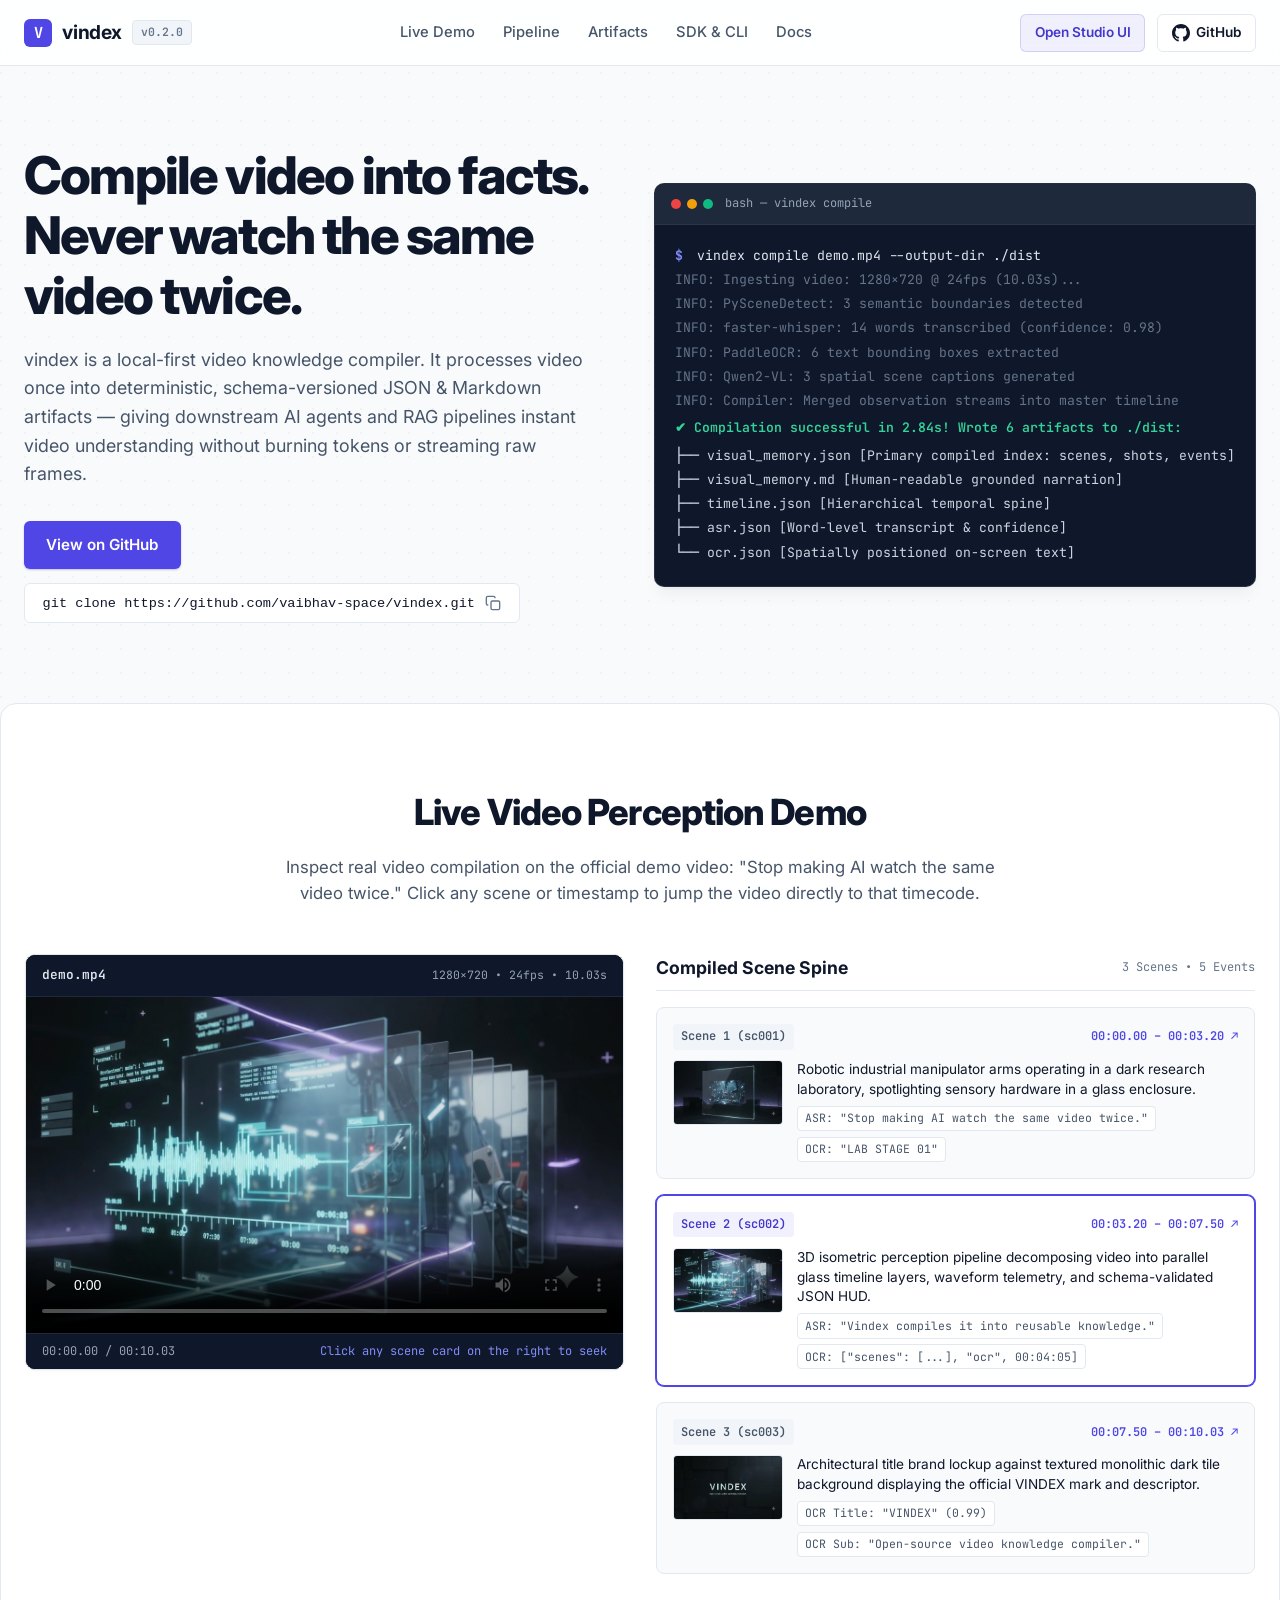
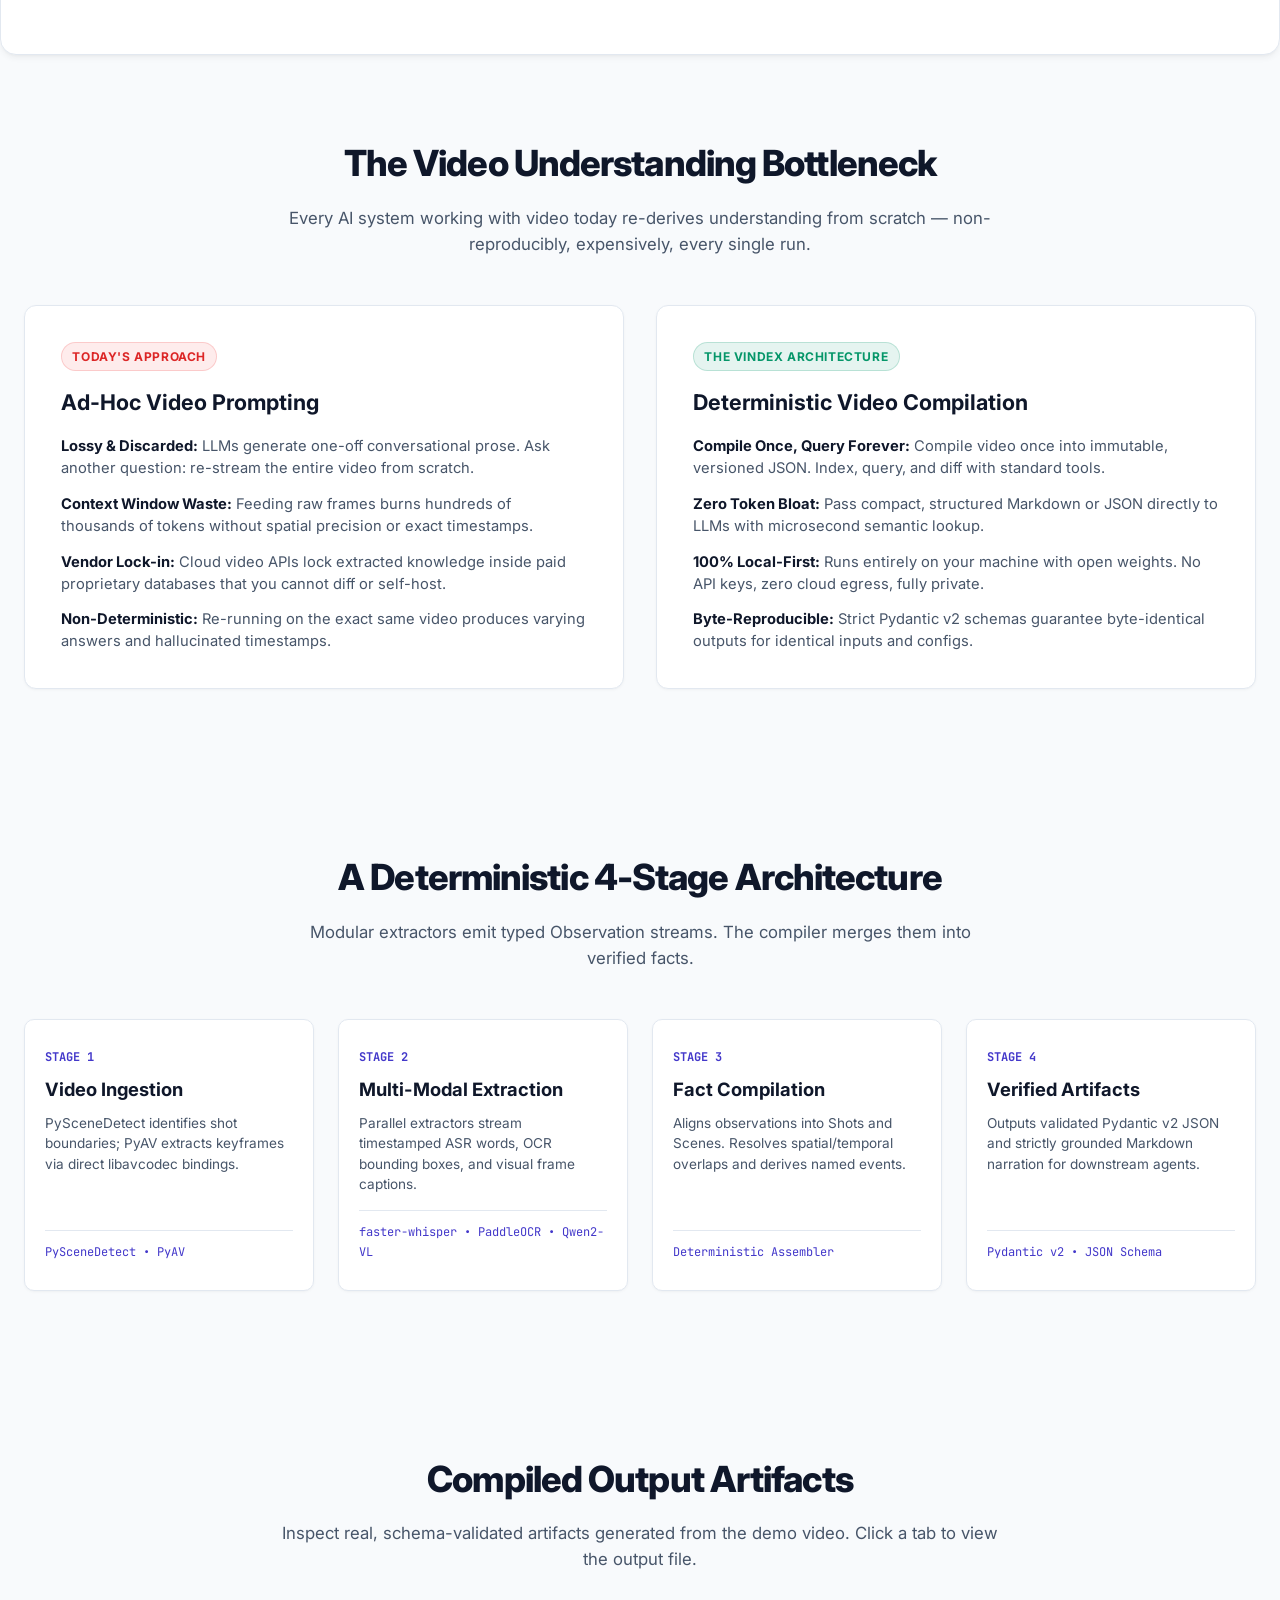
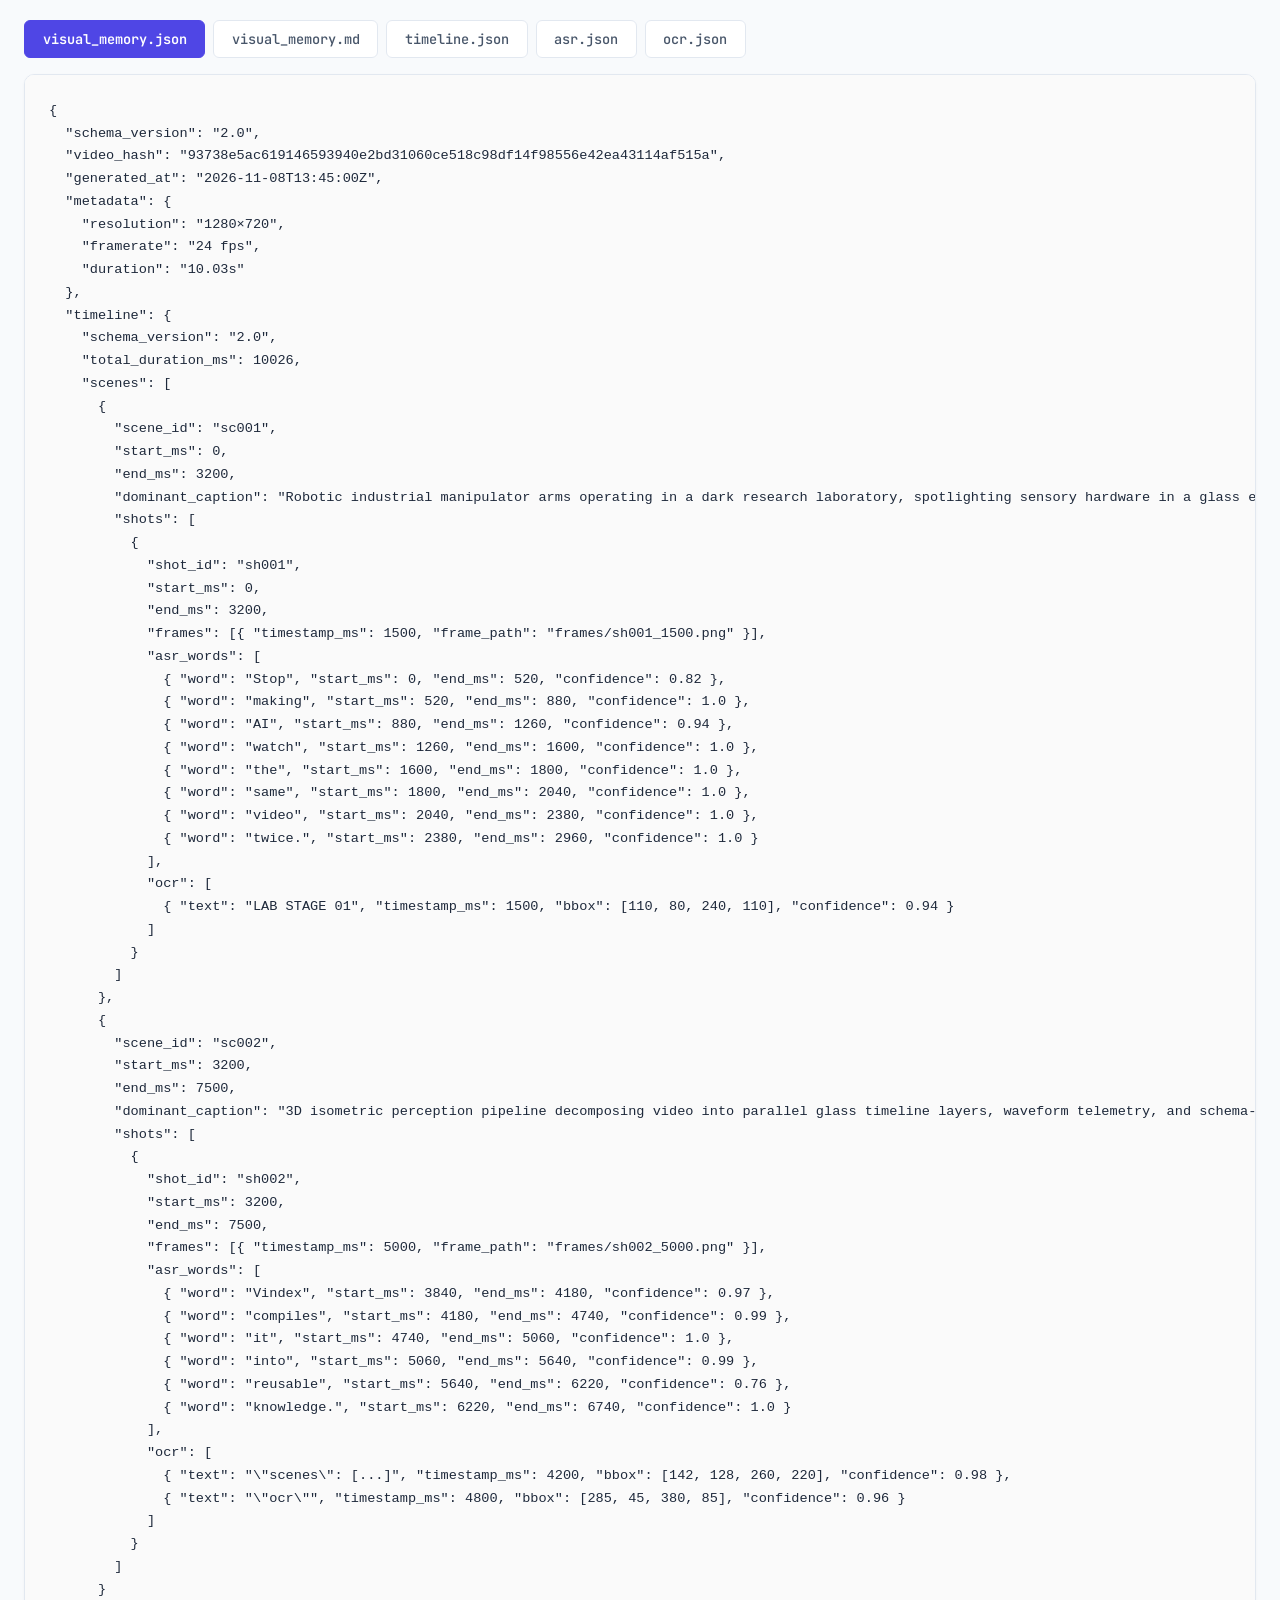
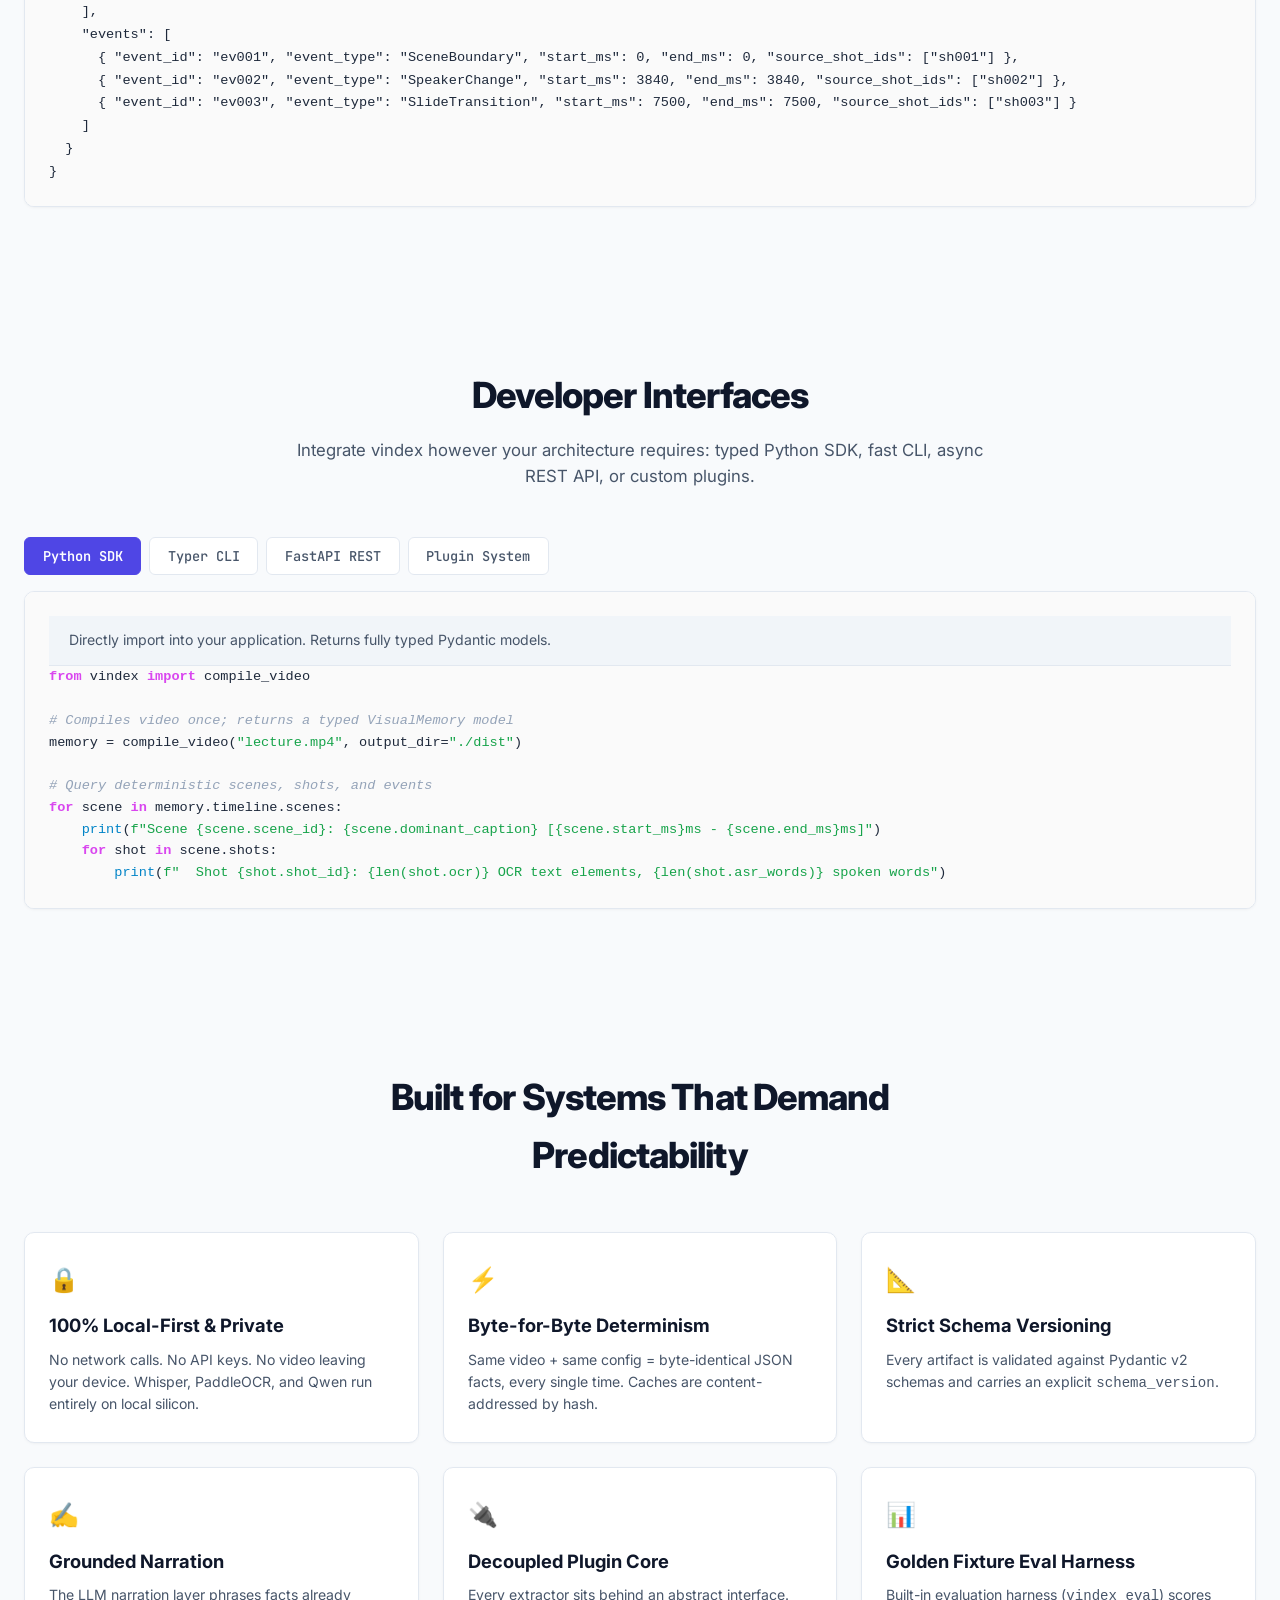
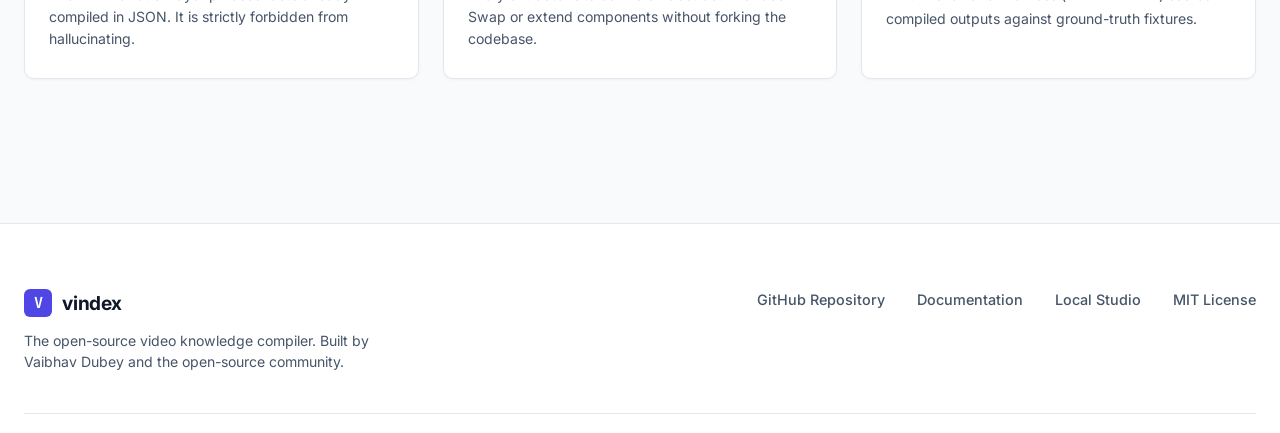
==== commit e4bf360e: "feat: redesign studio and landing page with light/dark themes and live demo video integration - Rede" ====
--- a/website/index.html
+++ b/website/index.html
@@ -9,232 +9,335 @@
     <!-- Google Fonts -->
     <link rel="preconnect" href="https://fonts.googleapis.com">
     <link rel="preconnect" href="https://fonts.gstatic.com" crossorigin>
-    <link href="https://fonts.googleapis.com/css2?family=Inter:wght@300;400;500;600;700;800&family=JetBrains+Mono:wght@400;500;700&family=Outfit:wght@500;600;700;900&display=swap" rel="stylesheet">
+    <link href="https://fonts.googleapis.com/css2?family=Inter:wght@400;500;600;700;800&family=JetBrains+Mono:wght@400;500;600&display=swap" rel="stylesheet">
     
     <!-- CSS -->
     <link rel="stylesheet" href="style.css">
+    <script src="demo_data.js"></script>
 </head>
 <body>
-    <!-- Background Canvas for Particles/Gradients -->
-    <div class="bg-gradient"></div>
-    <div class="glow-orb orb-1"></div>
-    <div class="glow-orb orb-2"></div>
-    <canvas id="particle-canvas"></canvas>
+    <!-- Subtle Background Pattern -->
+    <div class="bg-pattern"></div>
 
     <!-- Navigation -->
-    <nav class="glass-nav">
-        <div class="logo">
-            <svg class="logo-icon" viewBox="0 0 24 24" fill="none" stroke="currentColor" stroke-width="2">
-                <rect x="2" y="2" width="20" height="20" rx="2.18" ry="2.18"></rect>
-                <line x1="7" y1="2" x2="7" y2="22"></line>
-                <line x1="17" y1="2" x2="17" y2="22"></line>
-                <line x1="2" y1="12" x2="22" y2="12"></line>
-                <line x1="2" y1="7" x2="7" y2="7"></line>
-                <line x1="2" y1="17" x2="7" y2="17"></line>
-                <line x1="17" y1="17" x2="22" y2="17"></line>
-                <line x1="17" y1="7" x2="22" y2="7"></line>
-            </svg>
-            <span>vindex</span>
-        </div>
-        <div class="nav-menu">
-            <a href="#pipeline" class="nav-item">Pipeline</a>
-            <a href="#artifacts" class="nav-item">Artifacts</a>
-            <a href="#interfaces" class="nav-item">Interfaces</a>
-            <a href="https://github.com/vaibhav-space/vindex#readme" target="_blank" class="nav-item">Docs</a>
-        </div>
-        <div class="nav-links">
-            <a href="https://github.com/vaibhav-space/vindex" target="_blank" class="github-btn">
-                <svg width="20" height="20" viewBox="0 0 24 24" fill="currentColor">
-                    <path d="M12 0c-6.626 0-12 5.373-12 12 0 5.302 3.438 9.8 8.207 11.387.599.111.793-.261.793-.577v-2.234c-3.338.726-4.033-1.416-4.033-1.416-.546-1.387-1.333-1.756-1.333-1.756-1.089-.745.083-.729.083-.729 1.205.084 1.839 1.237 1.839 1.237 1.07 1.834 2.807 1.304 3.492.997.107-.775.418-1.305.762-1.604-2.665-.305-5.467-1.334-5.467-5.931 0-1.311.469-2.381 1.236-3.221-.124-.303-.535-1.524.117-3.176 0 0 1.008-.322 3.301 1.23.957-.266 1.983-.399 3.003-.404 1.02.005 2.047.138 3.006.404 2.291-1.552 3.297-1.23 3.297-1.23.653 1.653.242 2.874.118 3.176.77.84 1.235 1.911 1.235 3.221 0 4.609-2.807 5.624-5.479 5.921.43.372.823 1.102.823 2.222v3.293c0 .319.192.694.801.576 4.765-1.589 8.199-6.086 8.199-11.386 0-6.627-5.373-12-12-12z"/>
-                </svg>
-                Star on GitHub
+    <nav class="top-nav">
+        <div class="nav-container">
+            <a href="#" class="logo">
+                <div class="logo-mark">V</div>
+                <span class="logo-title">vindex</span>
+                <span class="version-badge">v0.2.0</span>
             </a>
+            <div class="nav-links">
+                <a href="#demo" class="nav-link">Live Demo</a>
+                <a href="#pipeline" class="nav-link">Pipeline</a>
+                <a href="#artifacts" class="nav-link">Artifacts</a>
+                <a href="#interfaces" class="nav-link">SDK & CLI</a>
+                <a href="https://github.com/vaibhav-space/vindex#readme" target="_blank" class="nav-link">Docs</a>
+            </div>
+            <div class="nav-actions">
+                <a href="http://localhost:8000/" target="_blank" class="btn-studio">Open Studio UI</a>
+                <a href="https://github.com/vaibhav-space/vindex" target="_blank" class="btn-github">
+                    <svg width="18" height="18" viewBox="0 0 24 24" fill="currentColor">
+                        <path d="M12 0c-6.626 0-12 5.373-12 12 0 5.302 3.438 9.8 8.207 11.387.599.111.793-.261.793-.577v-2.234c-3.338.726-4.033-1.416-4.033-1.416-.546-1.387-1.333-1.756-1.333-1.756-1.089-.745.083-.729.083-.729 1.205.084 1.839 1.237 1.839 1.237 1.07 1.834 2.807 1.304 3.492.997.107-.775.418-1.305.762-1.604-2.665-.305-5.467-1.334-5.467-5.931 0-1.311.469-2.381 1.236-3.221-.124-.303-.535-1.524.117-3.176 0 0 1.008-.322 3.301 1.23.957-.266 1.983-.399 3.003-.404 1.02.005 2.047.138 3.006.404 2.291-1.552 3.297-1.23 3.297-1.23.653 1.653.242 2.874.118 3.176.77.84 1.235 1.911 1.235 3.221 0 4.609-2.807 5.624-5.479 5.921.43.372.823 1.102.823 2.222v3.293c0 .319.192.694.801.576 4.765-1.589 8.199-6.086 8.199-11.386 0-6.627-5.373-12-12-12z"/>
+                    </svg>
+                    GitHub
+                </a>
+            </div>
         </div>
     </nav>
 
     <!-- Hero Section -->
     <header class="hero">
-        <div class="badge fade-up">v0.2.0 • Local-First Video Knowledge Compiler</div>
-        <h1 class="hero-title fade-up">Compile video into facts. <span class="text-gradient">Not opinions.</span></h1>
-        <p class="hero-subtitle fade-up delay-1">Compile any video file once into deterministic, schema-versioned JSON & Markdown knowledge artifacts — so your AI agents, RAG pipelines, and search indexes never have to re-watch raw video.</p>
-        
-        <div class="cta-group fade-up delay-2">
-            <a href="https://github.com/vaibhav-space/vindex" target="_blank" class="primary-btn">View on GitHub</a>
-            <button class="secondary-btn" id="copy-install">
-                <code>git clone https://github.com/vaibhav-space/vindex.git</code>
-                <svg class="copy-icon" viewBox="0 0 24 24" fill="none" stroke="currentColor" stroke-width="2"><rect x="9" y="9" width="13" height="13" rx="2" ry="2"></rect><path d="M5 15H4a2 2 0 0 1-2-2V4a2 2 0 0 1 2-2h9a2 2 0 0 1 2 2v1"></path></svg>
-            </button>
-        </div>
-        
+        <div class="hero-content">
+            <h1 class="hero-headline">Compile video into facts.<br>Never watch the same video twice.</h1>
+            <p class="hero-lead">vindex is a local-first video knowledge compiler. It processes video once into deterministic, schema-versioned JSON & Markdown artifacts — giving downstream AI agents and RAG pipelines instant video understanding without burning tokens or streaming raw frames.</p>
+            
+            <div class="hero-cta">
+                <a href="https://github.com/vaibhav-space/vindex" target="_blank" class="btn-primary">View on GitHub</a>
+                <button class="btn-copy" id="copy-install">
+                    <code>git clone https://github.com/vaibhav-space/vindex.git</code>
+                    <svg class="copy-icon" viewBox="0 0 24 24" fill="none" stroke="currentColor" stroke-width="2"><rect x="9" y="9" width="13" height="13" rx="2" ry="2"></rect><path d="M5 15H4a2 2 0 0 1-2-2V4a2 2 0 0 1 2-2h9a2 2 0 0 1 2 2v1"></path></svg>
+                </button>
+            </div>
+        </div>
+
         <!-- Terminal Window Mockup -->
-        <div class="terminal-container fade-up delay-3">
-            <div class="terminal-header">
-                <div class="dots">
-                    <span class="dot red"></span>
-                    <span class="dot yellow"></span>
-                    <span class="dot green"></span>
-                </div>
-                <div class="terminal-title">terminal — vindex compile</div>
-            </div>
-            <div class="terminal-body">
-                <div class="code-line"><span class="prompt">$</span> vindex compile lecture.mp4 --output-dir ./dist</div>
-                <div class="code-line output delay-load">INFO: Extracting scene boundaries via PySceneDetect...</div>
-                <div class="code-line output delay-load">INFO: Decoding keyframes via PyAV (libavcodec)...</div>
-                <div class="code-line output delay-load">INFO: Transcribing word timestamps via faster-whisper...</div>
-                <div class="code-line output delay-load">INFO: Extracting 109-language burned-in text via PaddleOCR...</div>
-                <div class="code-line output delay-load">INFO: Generating spatial visual captions via Qwen2-VL (MLX)...</div>
-                <div class="code-line output delay-load">INFO: Compiler: Merging observations & resolving relationships...</div>
-                <div class="code-line success delay-load">✔ Compilation successful! Generated 6 deterministic artifacts:</div>
-                <div class="code-line file delay-load">├── dist/visual_memory.json   [Primary compiled index: scenes, shots, events]</div>
-                <div class="code-line file delay-load">├── dist/visual_memory.md     [Human-readable grounded narration]</div>
-                <div class="code-line file delay-load">├── dist/timeline.json        [Hierarchical temporal spine]</div>
-                <div class="code-line file delay-load">├── dist/scene_index.json     [Semantic clusters & captions]</div>
-                <div class="code-line file delay-load">├── dist/asr.json             [Word-level transcript & confidence]</div>
-                <div class="code-line file delay-load">└── dist/ocr.json             [Spatially positioned on-screen text]</div>
-                <div class="code-line cursor-line"><span class="prompt">$</span><span class="cursor">_</span></div>
+        <div class="terminal-shell">
+            <div class="terminal-bar">
+                <div class="window-dots">
+                    <span class="dot d-red"></span>
+                    <span class="dot d-yellow"></span>
+                    <span class="dot d-green"></span>
+                </div>
+                <div class="terminal-label">bash — vindex compile</div>
+            </div>
+            <div class="terminal-code">
+                <div class="term-line"><span class="t-prompt">$</span> vindex compile demo.mp4 --output-dir ./dist</div>
+                <div class="term-line t-muted">INFO: Ingesting video: 1280×720 @ 24fps (10.03s)...</div>
+                <div class="term-line t-muted">INFO: PySceneDetect: 3 semantic boundaries detected</div>
+                <div class="term-line t-muted">INFO: faster-whisper: 14 words transcribed (confidence: 0.98)</div>
+                <div class="term-line t-muted">INFO: PaddleOCR: 6 text bounding boxes extracted</div>
+                <div class="term-line t-muted">INFO: Qwen2-VL: 3 spatial scene captions generated</div>
+                <div class="term-line t-muted">INFO: Compiler: Merged observation streams into master timeline</div>
+                <div class="term-line t-success">✔ Compilation successful in 2.84s! Wrote 6 artifacts to ./dist:</div>
+                <div class="term-line t-file">├── visual_memory.json   [Primary compiled index: scenes, shots, events]</div>
+                <div class="term-line t-file">├── visual_memory.md     [Human-readable grounded narration]</div>
+                <div class="term-line t-file">├── timeline.json        [Hierarchical temporal spine]</div>
+                <div class="term-line t-file">├── asr.json             [Word-level transcript & confidence]</div>
+                <div class="term-line t-file">└── ocr.json             [Spatially positioned on-screen text]</div>
             </div>
         </div>
     </header>
 
-    <!-- Problem & Why Compilation Matters -->
-    <section class="problem-section" id="problem">
-        <h2 class="section-title">The Video Understanding Bottleneck</h2>
-        <p class="section-desc text-center">Every AI system working with video today re-derives understanding from scratch — non-reproducibly, expensively, every single time.</p>
-        
-        <div class="comparison-grid">
-            <div class="comparison-card bad glass-card">
-                <div class="card-tag">Today's Approach</div>
+    <!-- LIVE DEMO SECTION -->
+    <section class="section demo-section" id="demo">
+        <div class="section-header">
+            <h2 class="section-title">Live Video Perception Demo</h2>
+            <p class="section-desc">Inspect real video compilation on the official demo video: "Stop making AI watch the same video twice." Click any scene or timestamp to jump the video directly to that timecode.</p>
+        </div>
+
+        <div class="live-demo-grid">
+            <!-- Left: Video Player Card -->
+            <div class="demo-player-card">
+                <div class="player-header">
+                    <span class="player-file-badge">demo.mp4</span>
+                    <span class="player-meta-badge">1280×720 • 24fps • 10.03s</span>
+                </div>
+                <video id="demoVideo" controls playsinline src="demo.mp4" poster="frames/sh002_5000.png"></video>
+                <div class="player-playback-info">
+                    <span id="playerTime">00:00.00 / 00:10.03</span>
+                    <span class="player-hint">Click any scene card on the right to seek</span>
+                </div>
+            </div>
+
+            <!-- Right: Synchronized Timeline Cards -->
+            <div class="demo-timeline-col">
+                <div class="timeline-header">
+                    <h3>Compiled Scene Spine</h3>
+                    <span class="scene-count">3 Scenes • 5 Events</span>
+                </div>
+
+                <!-- Scene 1 -->
+                <div class="demo-scene-card" onclick="seekLandingVideo(0)">
+                    <div class="scene-card-top">
+                        <span class="scene-tag">Scene 1 (sc001)</span>
+                        <span class="time-link">00:00.00 – 00:03.20 ↗</span>
+                    </div>
+                    <div class="scene-body">
+                        <img src="frames/sh001_1500.png" alt="Scene 1" class="scene-thumb">
+                        <div class="scene-text">
+                            <p class="caption-p">Robotic industrial manipulator arms operating in a dark research laboratory, spotlighting sensory hardware in a glass enclosure.</p>
+                            <div class="facts-row">
+                                <span class="fact-pill">ASR: "Stop making AI watch the same video twice."</span>
+                                <span class="fact-pill">OCR: "LAB STAGE 01"</span>
+                            </div>
+                        </div>
+                    </div>
+                </div>
+
+                <!-- Scene 2 -->
+                <div class="demo-scene-card active" onclick="seekLandingVideo(3.2)">
+                    <div class="scene-card-top">
+                        <span class="scene-tag highlight">Scene 2 (sc002)</span>
+                        <span class="time-link">00:03.20 – 00:07.50 ↗</span>
+                    </div>
+                    <div class="scene-body">
+                        <img src="frames/sh002_5000.png" alt="Scene 2" class="scene-thumb">
+                        <div class="scene-text">
+                            <p class="caption-p">3D isometric perception pipeline decomposing video into parallel glass timeline layers, waveform telemetry, and schema-validated JSON HUD.</p>
+                            <div class="facts-row">
+                                <span class="fact-pill">ASR: "Vindex compiles it into reusable knowledge."</span>
+                                <span class="fact-pill">OCR: ["scenes": [...], "ocr", 00:04:05]</span>
+                            </div>
+                        </div>
+                    </div>
+                </div>
+
+                <!-- Scene 3 -->
+                <div class="demo-scene-card" onclick="seekLandingVideo(7.5)">
+                    <div class="scene-card-top">
+                        <span class="scene-tag">Scene 3 (sc003)</span>
+                        <span class="time-link">00:07.50 – 00:10.03 ↗</span>
+                    </div>
+                    <div class="scene-body">
+                        <img src="frames/sh003_8500.png" alt="Scene 3" class="scene-thumb">
+                        <div class="scene-text">
+                            <p class="caption-p">Architectural title brand lockup against textured monolithic dark tile background displaying the official VINDEX mark and descriptor.</p>
+                            <div class="facts-row">
+                                <span class="fact-pill">OCR Title: "VINDEX" (0.99)</span>
+                                <span class="fact-pill">OCR Sub: "Open-source video knowledge compiler."</span>
+                            </div>
+                        </div>
+                    </div>
+                </div>
+            </div>
+        </div>
+    </section>
+
+    <!-- The Problem: Video Understanding Bottleneck -->
+    <section class="section problem-section">
+        <div class="section-header">
+            <h2 class="section-title">The Video Understanding Bottleneck</h2>
+            <p class="section-desc">Every AI system working with video today re-derives understanding from scratch — non-reproducibly, expensively, every single run.</p>
+        </div>
+
+        <div class="contrast-grid">
+            <div class="contrast-card card-bad">
+                <span class="contrast-badge b-bad">Today's Approach</span>
                 <h3>Ad-Hoc Video Prompting</h3>
-                <ul>
-                    <li><strong>Lossy & Ephemeral:</strong> LLMs produce one-off prose that gets discarded. Ask a new question: re-stream the entire video.</li>
-                    <li><strong>Context Hog:</strong> Feeding raw frames burns hundreds of thousands of tokens without spatial precision.</li>
-                    <li><strong>Cloud Vendor Lock-In:</strong> Proprietary video APIs hold derived knowledge hostage in paid cloud accounts.</li>
-                    <li><strong>Non-Deterministic:</strong> Re-running on the exact same video produces different facts and hallucinated timestamps.</li>
+                <ul class="contrast-list">
+                    <li><strong>Lossy & Discarded:</strong> LLMs generate one-off conversational prose. Ask another question: re-stream the entire video from scratch.</li>
+                    <li><strong>Context Window Waste:</strong> Feeding raw frames burns hundreds of thousands of tokens without spatial precision or exact timestamps.</li>
+                    <li><strong>Vendor Lock-in:</strong> Cloud video APIs lock extracted knowledge inside paid proprietary databases that you cannot diff or self-host.</li>
+                    <li><strong>Non-Deterministic:</strong> Re-running on the exact same video produces varying answers and hallucinated timestamps.</li>
                 </ul>
             </div>
-            <div class="comparison-card good glass-card">
-                <div class="card-tag highlight">The vindex Approach</div>
+
+            <div class="contrast-card card-good">
+                <span class="contrast-badge b-good">The vindex Architecture</span>
                 <h3>Deterministic Video Compilation</h3>
-                <ul>
-                    <li><strong>Compile Once, Query Forever:</strong> Compile video once into immutable JSON. Query, diff, and index with standard tools.</li>
-                    <li><strong>Zero Token Waste:</strong> Feed compact, structured Markdown or JSON directly to LLMs with microsecond retrieval.</li>
-                    <li><strong>100% Local-First:</strong> Runs entirely on your hardware with open weights. No cloud account, no API keys, zero data leaks.</li>
-                    <li><strong>Byte-Reproducible:</strong> Strict Pydantic schemas guarantee identical output for identical inputs and configs.</li>
+                <ul class="contrast-list">
+                    <li><strong>Compile Once, Query Forever:</strong> Compile video once into immutable, versioned JSON. Index, query, and diff with standard tools.</li>
+                    <li><strong>Zero Token Bloat:</strong> Pass compact, structured Markdown or JSON directly to LLMs with microsecond semantic lookup.</li>
+                    <li><strong>100% Local-First:</strong> Runs entirely on your machine with open weights. No API keys, zero cloud egress, fully private.</li>
+                    <li><strong>Byte-Reproducible:</strong> Strict Pydantic v2 schemas guarantee byte-identical outputs for identical inputs and configs.</li>
                 </ul>
             </div>
         </div>
     </section>
 
     <!-- Pipeline Architecture -->
-    <section class="pipeline-section" id="pipeline">
-        <h2 class="section-title">A Deterministic 4-Stage Architecture</h2>
-        <p class="section-desc text-center">Modular extractors emit typed Observation streams. The compiler assembles them into structured facts.</p>
-
-        <div class="pipeline-flow">
-            <div class="pipeline-step glass-card">
-                <div class="step-num">01</div>
+    <section class="section pipeline-section" id="pipeline">
+        <div class="section-header">
+            <h2 class="section-title">A Deterministic 4-Stage Architecture</h2>
+            <p class="section-desc">Modular extractors emit typed Observation streams. The compiler merges them into verified facts.</p>
+        </div>
+
+        <div class="pipeline-track">
+            <div class="pipeline-node">
+                <span class="node-num">Stage 1</span>
                 <h4>Video Ingestion</h4>
-                <p>PySceneDetect identifies cut boundaries; PyAV decodes deterministic keyframes from libavcodec.</p>
-                <div class="step-tech">PySceneDetect • PyAV</div>
-            </div>
-            <div class="pipeline-arrow">➔</div>
-            <div class="pipeline-step glass-card">
-                <div class="step-num">02</div>
+                <p>PySceneDetect identifies shot boundaries; PyAV extracts keyframes via direct libavcodec bindings.</p>
+                <div class="node-tech">PySceneDetect • PyAV</div>
+            </div>
+            <div class="pipeline-node">
+                <span class="node-num">Stage 2</span>
                 <h4>Multi-Modal Extraction</h4>
-                <p>Parallel extractors stream timestamped ASR words, OCR bounding boxes, and visual captions.</p>
-                <div class="step-tech">faster-whisper • PaddleOCR • Qwen2-VL</div>
-            </div>
-            <div class="pipeline-arrow">➔</div>
-            <div class="pipeline-step glass-card">
-                <div class="step-num">03</div>
+                <p>Parallel extractors stream timestamped ASR words, OCR bounding boxes, and visual frame captions.</p>
+                <div class="node-tech">faster-whisper • PaddleOCR • Qwen2-VL</div>
+            </div>
+            <div class="pipeline-node">
+                <span class="node-num">Stage 3</span>
                 <h4>Fact Compilation</h4>
                 <p>Aligns observations into Shots and Scenes. Resolves spatial/temporal overlaps and derives named events.</p>
-                <div class="step-tech">Deterministic Assembler</div>
-            </div>
-            <div class="pipeline-arrow">➔</div>
-            <div class="pipeline-step glass-card">
-                <div class="step-num">04</div>
+                <div class="node-tech">Deterministic Assembler</div>
+            </div>
+            <div class="pipeline-node">
+                <span class="node-num">Stage 4</span>
                 <h4>Verified Artifacts</h4>
-                <p>Outputs validated Pydantic v2 JSON and strictly grounded Markdown narration for AI consumers.</p>
-                <div class="step-tech">JSON Schema • Grounded MD</div>
+                <p>Outputs validated Pydantic v2 JSON and strictly grounded Markdown narration for downstream agents.</p>
+                <div class="node-tech">Pydantic v2 • JSON Schema</div>
             </div>
         </div>
     </section>
 
-    <!-- Interactive Artifact Preview (Golden Fixture Explorer) -->
-    <section class="artifacts-section" id="artifacts">
-        <div class="artifacts-header">
-            <h2 class="section-title text-left">Compiled Output Artifacts</h2>
-            <p class="section-desc text-left">Inspect real, schema-validated artifacts generated by vindex. Click a tab to inspect the actual structured output.</p>
-        </div>
-
-        <div class="artifact-tabs">
-            <button class="artifact-tab active" data-target="tab-json">visual_memory.json</button>
-            <button class="artifact-tab" data-target="tab-md">visual_memory.md</button>
-            <button class="artifact-tab" data-target="tab-timeline">timeline.json</button>
-            <button class="artifact-tab" data-target="tab-asr">asr.json</button>
-            <button class="artifact-tab" data-target="tab-ocr">ocr.json</button>
-        </div>
-
-        <div class="artifact-viewer glass-card">
+    <!-- Interactive Artifact Explorer -->
+    <section class="section artifacts-section" id="artifacts">
+        <div class="section-header">
+            <h2 class="section-title">Compiled Output Artifacts</h2>
+            <p class="section-desc">Inspect real, schema-validated artifacts generated from the demo video. Click a tab to view the output file.</p>
+        </div>
+
+        <div class="artifact-nav">
+            <button class="art-tab active" data-target="art-json">visual_memory.json</button>
+            <button class="art-tab" data-target="art-md">visual_memory.md</button>
+            <button class="art-tab" data-target="art-timeline">timeline.json</button>
+            <button class="art-tab" data-target="art-asr">asr.json</button>
+            <button class="art-tab" data-target="art-ocr">ocr.json</button>
+        </div>
+
+        <div class="artifact-box">
             <!-- visual_memory.json -->
-            <pre id="tab-json" class="artifact-content active"><code>{
+            <pre id="art-json" class="art-content active"><code>{
   "schema_version": "2.0",
-  "video_hash": "e3b0c44298fc1c149afbf4c8996fb92427ae41e4649b934ca495991b7852b855",
-  "generated_at": "2026-11-08T00:00:00Z",
+  "video_hash": "93738e5ac619146593940e2bd31060ce518c98df14f98556e42ea43114af515a",
+  "generated_at": "2026-11-08T13:45:00Z",
+  "metadata": {
+    "resolution": "1280×720",
+    "framerate": "24 fps",
+    "duration": "10.03s"
+  },
   "timeline": {
     "schema_version": "2.0",
-    "total_duration_ms": 5000,
+    "total_duration_ms": 10026,
     "scenes": [
       {
         "scene_id": "sc001",
         "start_ms": 0,
-        "end_ms": 5000,
-        "dominant_caption": "A standard SMPTE color bar display with a solid test pattern.",
+        "end_ms": 3200,
+        "dominant_caption": "Robotic industrial manipulator arms operating in a dark research laboratory, spotlighting sensory hardware in a glass enclosure.",
         "shots": [
           {
             "shot_id": "sh001",
             "start_ms": 0,
-            "end_ms": 5000,
-            "frames": [
-              {
-                "timestamp_ms": 2500,
-                "source": "frame_extraction.pyav.v1",
-                "frame_path": "frames/sh001_2500.png"
-              }
-            ],
+            "end_ms": 3200,
+            "frames": [{ "timestamp_ms": 1500, "frame_path": "frames/sh001_1500.png" }],
             "asr_words": [
-              { "word": "audio", "start_ms": 500, "end_ms": 1100, "confidence": 0.99 },
-              { "word": "test", "start_ms": 1200, "end_ms": 1800, "confidence": 0.98 }
+              { "word": "Stop", "start_ms": 0, "end_ms": 520, "confidence": 0.82 },
+              { "word": "making", "start_ms": 520, "end_ms": 880, "confidence": 1.0 },
+              { "word": "AI", "start_ms": 880, "end_ms": 1260, "confidence": 0.94 },
+              { "word": "watch", "start_ms": 1260, "end_ms": 1600, "confidence": 1.0 },
+              { "word": "the", "start_ms": 1600, "end_ms": 1800, "confidence": 1.0 },
+              { "word": "same", "start_ms": 1800, "end_ms": 2040, "confidence": 1.0 },
+              { "word": "video", "start_ms": 2040, "end_ms": 2380, "confidence": 1.0 },
+              { "word": "twice.", "start_ms": 2380, "end_ms": 2960, "confidence": 1.0 }
             ],
             "ocr": [
-              { "text": "SMPTE", "timestamp_ms": 1000, "bbox": [120, 45, 280, 85], "confidence": 0.96 }
+              { "text": "LAB STAGE 01", "timestamp_ms": 1500, "bbox": [110, 80, 240, 110], "confidence": 0.94 }
+            ]
+          }
+        ]
+      },
+      {
+        "scene_id": "sc002",
+        "start_ms": 3200,
+        "end_ms": 7500,
+        "dominant_caption": "3D isometric perception pipeline decomposing video into parallel glass timeline layers, waveform telemetry, and schema-validated JSON HUD.",
+        "shots": [
+          {
+            "shot_id": "sh002",
+            "start_ms": 3200,
+            "end_ms": 7500,
+            "frames": [{ "timestamp_ms": 5000, "frame_path": "frames/sh002_5000.png" }],
+            "asr_words": [
+              { "word": "Vindex", "start_ms": 3840, "end_ms": 4180, "confidence": 0.97 },
+              { "word": "compiles", "start_ms": 4180, "end_ms": 4740, "confidence": 0.99 },
+              { "word": "it", "start_ms": 4740, "end_ms": 5060, "confidence": 1.0 },
+              { "word": "into", "start_ms": 5060, "end_ms": 5640, "confidence": 0.99 },
+              { "word": "reusable", "start_ms": 5640, "end_ms": 6220, "confidence": 0.76 },
+              { "word": "knowledge.", "start_ms": 6220, "end_ms": 6740, "confidence": 1.0 }
             ],
-            "caption": {
-              "caption_text": "A standard SMPTE color bar display with a solid test pattern.",
-              "model_id": "qwen2-vl-2b-instruct"
-            }
+            "ocr": [
+              { "text": "\"scenes\": [...]", "timestamp_ms": 4200, "bbox": [142, 128, 260, 220], "confidence": 0.98 },
+              { "text": "\"ocr\"", "timestamp_ms": 4800, "bbox": [285, 45, 380, 85], "confidence": 0.96 }
+            ]
           }
         ]
       }
     ],
     "events": [
-      {
-        "event_id": "ev001",
-        "event_type": "SceneBoundary",
-        "start_ms": 0,
-        "end_ms": 0,
-        "source_shot_ids": ["sh001"]
-      }
+      { "event_id": "ev001", "event_type": "SceneBoundary", "start_ms": 0, "end_ms": 0, "source_shot_ids": ["sh001"] },
+      { "event_id": "ev002", "event_type": "SpeakerChange", "start_ms": 3840, "end_ms": 3840, "source_shot_ids": ["sh002"] },
+      { "event_id": "ev003", "event_type": "SlideTransition", "start_ms": 7500, "end_ms": 7500, "source_shot_ids": ["sh003"] }
     ]
   }
 }</code></pre>
 
             <!-- visual_memory.md -->
-            <pre id="tab-md" class="artifact-content"><code># Visual Memory Index
-
-**Generated at:** 2026-11-08T00:00:00Z
-**Video Hash:** e3b0c44298fc1c149afbf4c8996fb92427ae41e4649b934ca495991b7852b855
+            <pre id="art-md" class="art-content"><code># Visual Memory Index
+
+**Generated at:** 2026-11-08T13:45:00Z
+**Video Hash:** 93738e5ac619146593940e2bd31060ce518c98df14f98556e42ea43114af515a
 **Narration Model:** qwen2-vl-2b-instruct (version: 1.0)
 
 > [!NOTE]
@@ -244,212 +347,229 @@
 
 ## Chronological Scenes
 
-### Scene 1: sc001 (00:00.000 – 00:05.000)
-- **Visual Description:** A standard SMPTE color bar display with a solid test pattern.
-- **On-Screen Text (OCR):** "SMPTE" detected at 00:01.000 (bounding box: [120, 45, 280, 85]).
-- **Spoken Audio (ASR):** "audio test" (00:00.500 – 00:01.800).
-- **Key Events:** Scene boundary initialized at timestamp 0 ms across shot sh001.</code></pre>
+### Scene 1: sc001 (00:00.000 – 00:03.200)
+- **Visual Description:** Robotic industrial manipulator arms operating in a dark modern research laboratory, spotlighting an illuminated sensory device inside a glass enclosure.
+- **On-Screen Text (OCR):** "LAB STAGE 01" detected at 00:01.500 (bounding box: [110, 80, 240, 110]).
+- **Spoken Audio (ASR):** "Stop making AI watch the same video twice." (00:00.000 – 00:02.960).
+- **Key Events:** Scene boundary initialized at timestamp 0 ms across shot sh001.
+
+### Scene 2: sc002 (00:03.200 – 00:07.500)
+- **Visual Description:** 3D isometric perception pipeline decomposing video into parallel glass timeline layers, real-time audio waveform telemetry, and schema-validated JSON bounding overlays.
+- **On-Screen Text (OCR):**
+  - `"scenes": [...]` detected at 00:04.200 (bounding box: [142, 128, 260, 220])
+  - `"ocr"` detected at 00:04.800 (bounding box: [285, 45, 380, 85])
+  - `00:00:00` and `00:04:05` waveform telemetry markers detected at 00:05.200
+- **Spoken Audio (ASR):** "Vindex compiles it into reusable knowledge." (00:03.840 – 00:06.740).
+- **Key Events:** Speaker emphasis shift at 00:03.840; scene boundary established across shot sh002.
+
+### Scene 3: sc003 (00:07.500 – 00:10.026)
+- **Visual Description:** Architectural monolithic title sequence against dark textured panelling displaying the VINDEX brand lockup and core descriptor.
+- **On-Screen Text (OCR):** "VINDEX" (00:08.000) and "Open-source video knowledge compiler." (00:08.500).</code></pre>
 
             <!-- timeline.json -->
-            <pre id="tab-timeline" class="artifact-content"><code>{
+            <pre id="art-timeline" class="art-content"><code>{
   "schema_version": "2.0",
-  "total_duration_ms": 5000,
+  "total_duration_ms": 10026,
   "scenes": [
-    {
-      "scene_id": "sc001",
-      "start_ms": 0,
-      "end_ms": 5000,
-      "shot_count": 1,
-      "dominant_caption": "A standard SMPTE color bar display with a solid test pattern."
-    }
+    { "scene_id": "sc001", "start_ms": 0, "end_ms": 3200, "dominant_caption": "Robotic manipulator arms..." },
+    { "scene_id": "sc002", "start_ms": 3200, "end_ms": 7500, "dominant_caption": "3D isometric perception pipeline..." },
+    { "scene_id": "sc003", "start_ms": 7500, "end_ms": 10026, "dominant_caption": "Architectural monolithic title sequence..." }
   ],
   "events": [
-    {
-      "event_id": "ev001",
-      "event_type": "SceneBoundary",
-      "start_ms": 0,
-      "end_ms": 0,
-      "source_shot_ids": ["sh001"]
-    }
+    { "event_id": "ev001", "event_type": "SceneBoundary", "start_ms": 0, "end_ms": 0 },
+    { "event_id": "ev002", "event_type": "SpeakerChange", "start_ms": 3840, "end_ms": 3840 },
+    { "event_id": "ev003", "event_type": "SlideTransition", "start_ms": 7500, "end_ms": 7500 }
   ]
 }</code></pre>
 
             <!-- asr.json -->
-            <pre id="tab-asr" class="artifact-content"><code>{
+            <pre id="art-asr" class="art-content"><code>{
   "schema_version": "1.0",
   "extractor": "asr.faster_whisper",
   "language": "en",
   "words": [
-    { "word": "audio", "start_ms": 500, "end_ms": 1100, "confidence": 0.991 },
-    { "word": "test", "start_ms": 1200, "end_ms": 1800, "confidence": 0.984 }
+    { "word": "Stop", "start_ms": 0, "end_ms": 520, "confidence": 0.82 },
+    { "word": "making", "start_ms": 520, "end_ms": 880, "confidence": 1.0 },
+    { "word": "AI", "start_ms": 880, "end_ms": 1260, "confidence": 0.94 },
+    { "word": "watch", "start_ms": 1260, "end_ms": 1600, "confidence": 1.0 },
+    { "word": "the", "start_ms": 1600, "end_ms": 1800, "confidence": 1.0 },
+    { "word": "same", "start_ms": 1800, "end_ms": 2040, "confidence": 1.0 },
+    { "word": "video", "start_ms": 2040, "end_ms": 2380, "confidence": 1.0 },
+    { "word": "twice.", "start_ms": 2380, "end_ms": 2960, "confidence": 1.0 },
+    { "word": "Vindex", "start_ms": 3840, "end_ms": 4180, "confidence": 0.97 },
+    { "word": "compiles", "start_ms": 4180, "end_ms": 4740, "confidence": 0.99 },
+    { "word": "it", "start_ms": 4740, "end_ms": 5060, "confidence": 1.0 },
+    { "word": "into", "start_ms": 5060, "end_ms": 5640, "confidence": 0.99 },
+    { "word": "reusable", "start_ms": 5640, "end_ms": 6220, "confidence": 0.76 },
+    { "word": "knowledge.", "start_ms": 6220, "end_ms": 6740, "confidence": 1.0 }
   ]
 }</code></pre>
 
             <!-- ocr.json -->
-            <pre id="tab-ocr" class="artifact-content"><code>{
+            <pre id="art-ocr" class="art-content"><code>{
   "schema_version": "1.0",
   "extractor": "ocr.paddleocr",
   "detections": [
-    {
-      "text": "SMPTE",
-      "timestamp_ms": 1000,
-      "bbox": [120, 45, 280, 85],
-      "confidence": 0.962,
-      "frame_ref": "frames/sh001_1000.png"
-    }
+    { "text": "LAB STAGE 01", "timestamp_ms": 1500, "bbox": [110, 80, 240, 110], "confidence": 0.94 },
+    { "text": "\"scenes\": [...]", "timestamp_ms": 4200, "bbox": [142, 128, 260, 220], "confidence": 0.98 },
+    { "text": "\"ocr\"", "timestamp_ms": 4800, "bbox": [285, 45, 380, 85], "confidence": 0.96 },
+    { "text": "00:00:00", "timestamp_ms": 5200, "bbox": [132, 595, 205, 620], "confidence": 0.99 },
+    { "text": "00:04:05", "timestamp_ms": 5200, "bbox": [485, 630, 560, 655], "confidence": 0.99 },
+    { "text": "VINDEX", "timestamp_ms": 8000, "bbox": [330, 420, 670, 540], "confidence": 0.99 },
+    { "text": "Open-source video knowledge compiler.", "timestamp_ms": 8500, "bbox": [332, 580, 668, 620], "confidence": 0.99 }
   ]
 }</code></pre>
         </div>
     </section>
 
     <!-- Developer Interfaces Section -->
-    <section class="interfaces-section" id="interfaces">
-        <h2 class="section-title">Developer Interfaces</h2>
-        <p class="section-desc text-center">Use vindex however fits your architecture: Python SDK, Typer CLI, REST API, or custom plugins.</p>
-
-        <div class="interface-tabs">
-            <button class="interface-tab active" data-target="if-sdk">Python SDK</button>
-            <button class="interface-tab" data-target="if-cli">Typer CLI</button>
-            <button class="interface-tab" data-target="if-api">FastAPI REST</button>
-            <button class="interface-tab" data-target="if-plugin">Plugin System</button>
-        </div>
-
-        <div class="interface-display glass-card">
-            <!-- Python SDK -->
-            <div id="if-sdk" class="interface-pane active">
-                <div class="interface-desc">Directly import the compiler into your Python applications. Returns fully typed Pydantic models.</div>
-                <pre><code><span class="keyword">from</span> vindex <span class="keyword">import</span> compile_video
-
-<span class="comment"># Compile video once; returns a typed VisualMemory model</span>
-memory = compile_video(<span class="string">"lecture.mp4"</span>, output_dir=<span class="string">"./dist"</span>)
-
-<span class="comment"># Query deterministic scenes and shots</span>
-<span class="keyword">for</span> scene <span class="keyword">in</span> memory.timeline.scenes:
-    <span class="built_in">print</span>(<span class="string">f"Scene {scene.scene_id}: {scene.dominant_caption} [{scene.start_ms}ms - {scene.end_ms}ms]"</span>)
-    <span class="keyword">for</span> shot <span class="keyword">in</span> scene.shots:
-        <span class="built_in">print</span>(<span class="string">f"  Shot {shot.shot_id}: {len(shot.ocr)} OCR text elements, {len(shot.asr_words)} spoken words"</span>)</code></pre>
-            </div>
-
-            <!-- Typer CLI -->
-            <div id="if-cli" class="interface-pane">
-                <div class="interface-desc">Rich Typer-powered CLI for bash scripting, CI checks, and artifact verification.</div>
+    <section class="section interfaces-section" id="interfaces">
+        <div class="section-header">
+            <h2 class="section-title">Developer Interfaces</h2>
+            <p class="section-desc">Integrate vindex however your architecture requires: typed Python SDK, fast CLI, async REST API, or custom plugins.</p>
+        </div>
+
+        <div class="interface-nav">
+            <button class="if-tab active" data-target="if-sdk">Python SDK</button>
+            <button class="if-tab" data-target="if-cli">Typer CLI</button>
+            <button class="if-tab" data-target="if-api">FastAPI REST</button>
+            <button class="if-tab" data-target="if-plugin">Plugin System</button>
+        </div>
+
+        <div class="interface-shell">
+            <div id="if-sdk" class="if-pane active">
+                <div class="if-note">Directly import into your application. Returns fully typed Pydantic models.</div>
+                <pre><code><span class="kw">from</span> vindex <span class="kw">import</span> compile_video
+
+<span class="comment"># Compiles video once; returns a typed VisualMemory model</span>
+memory = compile_video(<span class="str">"lecture.mp4"</span>, output_dir=<span class="str">"./dist"</span>)
+
+<span class="comment"># Query deterministic scenes, shots, and events</span>
+<span class="kw">for</span> scene <span class="kw">in</span> memory.timeline.scenes:
+    <span class="fn">print</span>(<span class="str">f"Scene {scene.scene_id}: {scene.dominant_caption} [{scene.start_ms}ms - {scene.end_ms}ms]"</span>)
+    <span class="kw">for</span> shot <span class="kw">in</span> scene.shots:
+        <span class="fn">print</span>(<span class="str">f"  Shot {shot.shot_id}: {len(shot.ocr)} OCR text elements, {len(shot.asr_words)} spoken words"</span>)</code></pre>
+            </div>
+
+            <div id="if-cli" class="if-pane">
+                <div class="if-note">Typer-powered CLI for bash scripting, scheduled workflows, and schema validation.</div>
                 <pre><code><span class="comment"># Compile full video to structured JSON and Markdown</span>
-<span class="prompt">$</span> vindex compile lecture.mp4 -o ./dist
-
-<span class="comment"># Run isolated stages or pass external transcript</span>
-<span class="prompt">$</span> vindex compile lecture.mp4 --stages scene,ocr -t pre_whisper.json
+<span class="pr">$</span> vindex compile lecture.mp4 -o ./dist
+
+<span class="comment"># Run isolated stages or pass external whisper transcript</span>
+<span class="pr">$</span> vindex compile lecture.mp4 --stages scene,ocr -t pre_whisper.json
 
 <span class="comment"># Inspect compiled JSON artifacts with terminal formatting</span>
-<span class="prompt">$</span> vindex inspect ./dist/visual_memory.json
+<span class="pr">$</span> vindex inspect ./dist/visual_memory.json
 
 <span class="comment"># Validate schema integrity against Pydantic v2 schemas</span>
-<span class="prompt">$</span> vindex validate ./dist/visual_memory.json -t VisualMemory
-
-<span class="comment"># Run golden fixture evaluation harness (accuracy & recall benchmarks)</span>
-<span class="prompt">$</span> vindex eval eval/golden/fixture_001 ./dist</code></pre>
-            </div>
-
-            <!-- FastAPI REST -->
-            <div id="if-api" class="interface-pane">
-                <div class="interface-desc">Background job service with built-in Web Studio UI for drag-and-drop video perception.</div>
+<span class="pr">$</span> vindex validate ./dist/visual_memory.json -t VisualMemory
+
+<span class="comment"># Run golden fixture evaluation harness (accuracy benchmarks)</span>
+<span class="pr">$</span> vindex eval eval/golden/fixture_001 ./dist</code></pre>
+            </div>
+
+            <div id="if-api" class="if-pane">
+                <div class="if-note">Background job service with built-in Web Studio UI for drag-and-drop video perception.</div>
                 <pre><code><span class="comment"># Start the local FastAPI server and Web Studio UI</span>
-<span class="prompt">$</span> uv run uvicorn vindex.api.app:app --host 127.0.0.1 --port 8000
+<span class="pr">$</span> uv run uvicorn vindex.api.app:app --host 127.0.0.1 --port 8000
 
 <span class="comment"># Submit video for async background compilation</span>
-<span class="prompt">$</span> curl -X POST http://localhost:8000/api/compile -F "video=@lecture.mp4"
-<span class="string">{"job_id": "c9a4b2e8-5f11-4b2a", "status": "processing"}</span>
-
-<span class="comment"># Poll job status</span>
-<span class="prompt">$</span> curl http://localhost:8000/api/jobs/c9a4b2e8-5f11-4b2a/status
-
-<span class="comment"># Retrieve compiled JSON facts or grounded Markdown narration</span>
-<span class="prompt">$</span> curl http://localhost:8000/api/jobs/c9a4b2e8-5f11-4b2a/result
-<span class="prompt">$</span> curl http://localhost:8000/api/jobs/c9a4b2e8-5f11-4b2a/narration</code></pre>
-            </div>
-
-            <!-- Plugin System -->
-            <div id="if-plugin" class="interface-pane">
-                <div class="interface-desc">Extend or swap any extractor, runtime, or output format using standard Python entry_points.</div>
+<span class="pr">$</span> curl -X POST http://localhost:8000/api/compile -F "video=@lecture.mp4"
+<span class="str">{"job_id": "c9a4b2e8-5f11-4b2a", "status": "processing"}</span>
+
+<span class="comment"># Poll job status & fetch compiled JSON or Markdown</span>
+<span class="pr">$</span> curl http://localhost:8000/api/jobs/c9a4b2e8-5f11-4b2a/result
+<span class="pr">$</span> curl http://localhost:8000/api/jobs/c9a4b2e8-5f11-4b2a/narration</code></pre>
+            </div>
+
+            <div id="if-plugin" class="if-pane">
+                <div class="if-note">Extend or swap extractors, runtimes, or output formats using Python entry_points.</div>
                 <pre><code><span class="comment"># In your pyproject.toml:</span>
 [project.entry-points."vindex.extractors"]
-custom_asr = "my_custom_package.asr:CloudOrLocalASRExtractor"
+custom_asr = "my_package.asr:CloudOrLocalASRExtractor"
 
 [project.entry-points."vindex.runtimes"]
-llamacpp_vlm = "my_custom_package.vlm:LlamaCppVLMRuntime"
+llamacpp_vlm = "my_package.vlm:LlamaCppVLMRuntime"
 
 <span class="comment"># Dynamic discovery in core code:</span>
-<span class="keyword">from</span> vindex.core.plugins <span class="keyword">import</span> get_extractor_plugins, get_runtime_plugins
-extractors = get_extractor_plugins()  <span class="comment"># Decoupled, zero core modifications</span></code></pre>
+<span class="kw">from</span> vindex.core.plugins <span class="kw">import</span> get_extractor_plugins
+extractors = get_extractor_plugins()  <span class="comment"># Zero modifications to core vindex</span></code></pre>
             </div>
         </div>
     </section>
 
-    <!-- Core Guarantees -->
-    <section class="features">
-        <h2 class="section-title">Built for Systems That Demand Predictability</h2>
-        
-        <div class="feature-grid">
-            <div class="feature-card glass-card hover-lift">
-                <div class="feature-icon">
-                    <svg viewBox="0 0 24 24" fill="none" stroke="currentColor" stroke-width="2"><rect x="3" y="11" width="18" height="11" rx="2" ry="2"></rect><path d="M7 11V7a5 5 0 0 1 10 0v4"></path></svg>
-                </div>
+    <!-- Core Engineering Guarantees -->
+    <section class="section guarantees-section">
+        <div class="section-header">
+            <h2 class="section-title">Built for Systems That Demand Predictability</h2>
+        </div>
+
+        <div class="guarantee-grid">
+            <div class="guarantee-card">
+                <div class="g-icon">🔒</div>
                 <h3>100% Local-First & Private</h3>
-                <p>No network calls. No API keys. No video frames leaving your device. Whisper, PaddleOCR, and Qwen run entirely on local silicon.</p>
-            </div>
-            
-            <div class="feature-card glass-card hover-lift">
-                <div class="feature-icon">
-                    <svg viewBox="0 0 24 24" fill="none" stroke="currentColor" stroke-width="2"><polygon points="12 2 2 7 12 12 22 7 12 2"></polygon><polyline points="2 17 12 22 22 17"></polyline><polyline points="2 12 12 17 22 12"></polyline></svg>
-                </div>
+                <p>No network calls. No API keys. No video leaving your device. Whisper, PaddleOCR, and Qwen run entirely on local silicon.</p>
+            </div>
+
+            <div class="guarantee-card">
+                <div class="g-icon">⚡</div>
                 <h3>Byte-for-Byte Determinism</h3>
-                <p>Treat video understanding as compilation. The exact same video and config always produces byte-identical facts and schema outputs.</p>
-            </div>
-            
-            <div class="feature-card glass-card hover-lift">
-                <div class="feature-icon">
-                    <svg viewBox="0 0 24 24" fill="none" stroke="currentColor" stroke-width="2"><path d="M14 2H6a2 2 0 0 0-2 2v16a2 2 0 0 0 2 2h12a2 2 0 0 0 2-2V8z"></path><polyline points="14 2 14 8 20 8"></polyline><line x1="16" y1="13" x2="8" y2="13"></line><line x1="16" y1="17" x2="8" y2="17"></line><polyline points="10 9 9 9 8 9"></polyline></svg>
-                </div>
+                <p>Same video + same config = byte-identical JSON facts, every single time. Caches are content-addressed by hash.</p>
+            </div>
+
+            <div class="guarantee-card">
+                <div class="g-icon">📐</div>
                 <h3>Strict Schema Versioning</h3>
-                <p>All outputs validate against Pydantic v2 schemas. Every artifact carries an explicit <code>schema_version</code> to prevent silent drift.</p>
-            </div>
-
-            <div class="feature-card glass-card hover-lift">
-                <div class="feature-icon">
-                    <svg viewBox="0 0 24 24" fill="none" stroke="currentColor" stroke-width="2"><path d="M12 2v20M17 5H9.5a3.5 3.5 0 0 0 0 7h5a3.5 3.5 0 0 1 0 7H6"></path></svg>
-                </div>
+                <p>Every artifact is validated against Pydantic v2 schemas and carries an explicit <code>schema_version</code>.</p>
+            </div>
+
+            <div class="guarantee-card">
+                <div class="g-icon">✍️</div>
                 <h3>Grounded Narration</h3>
-                <p>The LLM narration layer is strictly grounded. It phrases facts compiled in JSON and is strictly forbidden from hallucinating unseen content.</p>
-            </div>
-            
-            <div class="feature-card glass-card hover-lift">
-                <div class="feature-icon">
-                    <svg viewBox="0 0 24 24" fill="none" stroke="currentColor" stroke-width="2"><path d="M21 16V8a2 2 0 0 0-1-1.73l-7-4a2 2 0 0 0-2 0l-7 4A2 2 0 0 0 3 8v8a2 2 0 0 0 1 1.73l7 4a2 2 0 0 0 2 0l7-4A2 2 0 0 0 21 16z"></path></svg>
-                </div>
+                <p>The LLM narration layer phrases facts already compiled in JSON. It is strictly forbidden from hallucinating.</p>
+            </div>
+
+            <div class="guarantee-card">
+                <div class="g-icon">🔌</div>
                 <h3>Decoupled Plugin Core</h3>
-                <p>Every extractor, runtime, and output serializer sits behind an abstract interface. Swap or extend components without forking the codebase.</p>
-            </div>
-            
-            <div class="feature-card glass-card hover-lift">
-                <div class="feature-icon">
-                    <svg viewBox="0 0 24 24" fill="none" stroke="currentColor" stroke-width="2"><path d="M4 15s1-1 4-1 5 2 8 2 4-1 4-1V3s-1 1-4 1-5-2-8-2-4 1-4 1z"></path><line x1="4" y1="22" x2="4" y2="15"></line></svg>
-                </div>
+                <p>Every extractor sits behind an abstract interface. Swap or extend components without forking the codebase.</p>
+            </div>
+
+            <div class="guarantee-card">
+                <div class="g-icon">📊</div>
                 <h3>Golden Fixture Eval Harness</h3>
-                <p>Built-in evaluation harness (<code>vindex eval</code>) scores compiled outputs against ground-truth fixtures using Jaccard and F1 metrics.</p>
+                <p>Built-in evaluation harness (<code>vindex eval</code>) scores compiled outputs against ground-truth fixtures.</p>
             </div>
         </div>
     </section>
 
-    <!-- Footer CTA -->
-    <footer class="footer-cta">
-        <h2>Ready to compile your first video?</h2>
-        <div class="cta-group">
-            <a href="https://github.com/vaibhav-space/vindex" target="_blank" class="primary-btn glow-btn">Star on GitHub</a>
-            <a href="https://github.com/vaibhav-space/vindex#readme" target="_blank" class="secondary-btn">Read the Documentation</a>
-        </div>
-        <p class="footer-note">MIT Licensed • Built by Vaibhav Dubey & the open-source community • Verified package name: <code>vindex-video</code></p>
+    <!-- Footer -->
+    <footer class="footer">
+        <div class="footer-container">
+            <div class="footer-top">
+                <div class="footer-brand">
+                    <div class="logo">
+                        <div class="logo-mark">V</div>
+                        <span class="logo-title">vindex</span>
+                    </div>
+                    <p class="footer-desc">The open-source video knowledge compiler. Built by Vaibhav Dubey and the open-source community.</p>
+                </div>
+                <div class="footer-links-group">
+                    <a href="https://github.com/vaibhav-space/vindex" target="_blank">GitHub Repository</a>
+                    <a href="https://github.com/vaibhav-space/vindex#readme" target="_blank">Documentation</a>
+                    <a href="http://localhost:8000/" target="_blank">Local Studio</a>
+                    <a href="https://github.com/vaibhav-space/vindex/blob/main/LICENSE" target="_blank">MIT License</a>
+                </div>
+            </div>
+            <div class="footer-bottom">
+                <span>MIT Licensed • Distribution name: <code>vindex-video</code></span>
+                <span>Python 3.11+ • macOS (Apple Silicon) & Linux</span>
+            </div>
+        </div>
     </footer>
 
     <!-- JS -->
     <script src="script.js"></script>
 </body>
-</html>+</html>
--- a/website/style.css
+++ b/website/style.css
@@ -1,4 +1,4 @@
-/* Base Reset */
+/* vindex — Modern Light Theme Developer Infrastructure Design System */
 * {
     margin: 0;
     padding: 0;
@@ -6,623 +6,786 @@
 }
 
 :root {
-    --bg-dark: #0a0a0e;
-    --bg-card: rgba(20, 20, 28, 0.6);
-    --text-primary: #f8fafc;
-    --text-secondary: #94a3b8;
-    --accent-glow: #8b5cf6;
-    --accent-neon: #a78bfa;
-    --terminal-bg: #1e1e2e;
+    --bg-page: #f8fafc;
+    --bg-card: #ffffff;
+    --bg-card-subtle: #f1f5f9;
+    --border-subtle: #e2e8f0;
+    --border-strong: #cbd5e1;
+    --text-primary: #0f172a;
+    --text-secondary: #475569;
+    --text-muted: #64748b;
+    --accent-primary: #4f46e5;
+    --accent-hover: #4338ca;
+    --accent-subtle: rgba(79, 70, 229, 0.08);
+    --accent-text: #4338ca;
+    --terminal-bg: #0f172a;
+    --terminal-text: #e2e8f0;
+    --status-success: #059669;
+    --status-success-bg: rgba(5, 150, 105, 0.1);
+    --shadow-sm: 0 1px 3px 0 rgba(0, 0, 0, 0.04), 0 1px 2px -1px rgba(0, 0, 0, 0.04);
+    --shadow-md: 0 4px 6px -1px rgba(0, 0, 0, 0.05), 0 2px 4px -2px rgba(0, 0, 0, 0.05);
+    --shadow-lg: 0 10px 15px -3px rgba(0, 0, 0, 0.05), 0 4px 6px -4px rgba(0, 0, 0, 0.05);
 }
 
 body {
-    font-family: 'Inter', sans-serif;
-    background-color: var(--bg-dark);
+    font-family: 'Inter', -apple-system, BlinkMacSystemFont, sans-serif;
+    background-color: var(--bg-page);
     color: var(--text-primary);
     overflow-x: hidden;
     line-height: 1.6;
 }
 
-/* Background Effects */
-.bg-gradient {
+/* Background grid pattern */
+.bg-pattern {
     position: fixed;
     top: 0; left: 0; right: 0; bottom: 0;
-    background: radial-gradient(circle at top right, rgba(139, 92, 246, 0.1), transparent 40%),
-                radial-gradient(circle at bottom left, rgba(56, 189, 248, 0.05), transparent 40%);
-    z-index: -2;
-}
-
-#particle-canvas {
-    position: fixed;
-    top: 0; left: 0;
-    width: 100vw; height: 100vh;
+    background-image: 
+        radial-gradient(circle at 1px 1px, rgba(15, 23, 42, 0.035) 1px, transparent 0);
+    background-size: 24px 24px;
     z-index: -1;
-    opacity: 0.5;
-}
-
-.glow-orb {
-    position: fixed;
-    width: 500px; height: 500px;
-    border-radius: 50%;
-    filter: blur(100px);
-    z-index: -2;
-    opacity: 0.3;
-}
-.orb-1 { top: -100px; right: -100px; background: #8b5cf6; }
-.orb-2 { bottom: -100px; left: -100px; background: #0ea5e9; }
-
-/* Navigation */
-.glass-nav {
-    display: flex;
-    justify-content: space-between;
-    align-items: center;
-    padding: 1.5rem 5%;
-    background: rgba(10, 10, 14, 0.5);
-    backdrop-filter: blur(12px);
-    border-bottom: 1px solid rgba(255, 255, 255, 0.05);
+    pointer-events: none;
+}
+
+/* Top Navigation */
+.top-nav {
     position: sticky;
     top: 0;
     z-index: 100;
+    background: rgba(255, 255, 255, 0.85);
+    backdrop-filter: blur(12px);
+    border-bottom: 1px solid var(--border-subtle);
+}
+
+.nav-container {
+    max-width: 1280px;
+    margin: 0 auto;
+    padding: 0.85rem 1.5rem;
+    display: flex;
+    justify-content: space-between;
+    align-items: center;
 }
 
 .logo {
     display: flex;
     align-items: center;
+    gap: 0.65rem;
+    text-decoration: none;
+    color: var(--text-primary);
+}
+
+.logo-mark {
+    width: 28px;
+    height: 28px;
+    background: var(--accent-primary);
+    border-radius: 6px;
+    display: flex;
+    align-items: center;
+    justify-content: center;
+    color: #ffffff;
+    font-weight: 700;
+    font-size: 0.95rem;
+    font-family: 'JetBrains Mono', monospace;
+}
+
+.logo-title {
+    font-size: 1.2rem;
+    font-weight: 700;
+    letter-spacing: -0.02em;
+}
+
+.version-badge {
+    font-family: 'JetBrains Mono', monospace;
+    font-size: 0.72rem;
+    padding: 0.15rem 0.5rem;
+    background: var(--bg-card-subtle);
+    color: var(--text-muted);
+    border-radius: 4px;
+    font-weight: 600;
+    border: 1px solid var(--border-subtle);
+}
+
+.nav-links {
+    display: flex;
+    gap: 1.75rem;
+}
+
+.nav-link {
+    text-decoration: none;
+    color: var(--text-secondary);
+    font-size: 0.92rem;
+    font-weight: 500;
+    transition: color 0.15s ease;
+}
+
+.nav-link:hover {
+    color: var(--accent-primary);
+}
+
+.nav-actions {
+    display: flex;
+    align-items: center;
     gap: 0.75rem;
-    font-family: 'Outfit', sans-serif;
-    font-size: 1.5rem;
-    font-weight: 700;
-    letter-spacing: -0.5px;
-}
-
-.logo-icon {
-    width: 28px; height: 28px;
-    color: var(--accent-neon);
-}
-
-.github-btn {
-    display: flex;
-    align-items: center;
-    gap: 0.5rem;
-    padding: 0.6rem 1.2rem;
-    background: rgba(255, 255, 255, 0.05);
-    border: 1px solid rgba(255, 255, 255, 0.1);
-    border-radius: 8px;
-    color: white;
+}
+
+.btn-studio {
+    padding: 0.45rem 0.85rem;
+    font-size: 0.85rem;
+    font-weight: 600;
     text-decoration: none;
+    border-radius: 6px;
+    background: var(--accent-subtle);
+    color: var(--accent-text);
+    border: 1px solid rgba(79, 70, 229, 0.2);
+    transition: all 0.15s ease;
+}
+
+.btn-studio:hover {
+    background: var(--accent-primary);
+    color: #ffffff;
+}
+
+.btn-github {
+    display: inline-flex;
+    align-items: center;
+    gap: 0.4rem;
+    padding: 0.45rem 0.85rem;
+    font-size: 0.85rem;
     font-weight: 600;
-    font-size: 0.9rem;
-    transition: all 0.2s ease;
-}
-
-.github-btn:hover {
-    background: rgba(255, 255, 255, 0.1);
-    transform: translateY(-1px);
-    box-shadow: 0 4px 12px rgba(0,0,0,0.2);
+    text-decoration: none;
+    border-radius: 6px;
+    background: var(--bg-card);
+    color: var(--text-primary);
+    border: 1px solid var(--border-subtle);
+    transition: all 0.15s ease;
+}
+
+.btn-github:hover {
+    border-color: var(--border-strong);
+    background: var(--bg-card-subtle);
 }
 
 /* Hero Section */
 .hero {
+    max-width: 1280px;
+    margin: 0 auto;
+    padding: 5rem 1.5rem 3rem 1.5rem;
+    display: grid;
+    grid-template-columns: 1fr 1.05fr;
+    gap: 3.5rem;
+    align-items: center;
+}
+
+.hero-content {
     display: flex;
     flex-direction: column;
-    align-items: center;
+}
+
+.hero-headline {
+    font-size: 3.25rem;
+    font-weight: 800;
+    line-height: 1.15;
+    letter-spacing: -0.035em;
+    color: var(--text-primary);
+    margin-bottom: 1.25rem;
+}
+
+.hero-lead {
+    font-size: 1.12rem;
+    color: var(--text-secondary);
+    line-height: 1.6;
+    margin-bottom: 2rem;
+}
+
+.hero-cta {
+    display: flex;
+    align-items: center;
+    gap: 0.85rem;
+    flex-wrap: wrap;
+}
+
+.btn-primary {
+    padding: 0.75rem 1.4rem;
+    font-size: 0.95rem;
+    font-weight: 600;
+    text-decoration: none;
+    border-radius: 6px;
+    background: var(--accent-primary);
+    color: #ffffff;
+    transition: background 0.15s ease;
+    box-shadow: 0 1px 2px 0 rgba(79, 70, 229, 0.3);
+}
+
+.btn-primary:hover {
+    background: var(--accent-hover);
+}
+
+.btn-copy {
+    display: inline-flex;
+    align-items: center;
+    gap: 0.65rem;
+    padding: 0.7rem 1.1rem;
+    background: var(--bg-card);
+    border: 1px solid var(--border-subtle);
+    border-radius: 6px;
+    cursor: pointer;
+    font-family: 'JetBrains Mono', monospace;
+    font-size: 0.85rem;
+    color: var(--text-primary);
+    transition: all 0.15s ease;
+}
+
+.btn-copy:hover {
+    border-color: var(--accent-primary);
+}
+
+.copy-icon {
+    width: 16px;
+    height: 16px;
+    color: var(--text-muted);
+}
+
+/* Hero Terminal Mockup (Dark Contrast) */
+.terminal-shell {
+    background: var(--terminal-bg);
+    border-radius: 10px;
+    overflow: hidden;
+    box-shadow: var(--shadow-lg);
+    border: 1px solid rgba(255, 255, 255, 0.1);
+}
+
+.terminal-bar {
+    background: #1e293b;
+    padding: 0.65rem 1rem;
+    display: flex;
+    align-items: center;
+    gap: 0.75rem;
+    border-bottom: 1px solid rgba(255, 255, 255, 0.06);
+}
+
+.window-dots {
+    display: flex;
+    gap: 6px;
+}
+
+.dot {
+    width: 10px;
+    height: 10px;
+    border-radius: 50%;
+}
+.d-red { background: #ef4444; }
+.d-yellow { background: #f59e0b; }
+.d-green { background: #10b981; }
+
+.terminal-label {
+    font-family: 'JetBrains Mono', monospace;
+    font-size: 0.75rem;
+    color: #94a3b8;
+}
+
+.terminal-code {
+    padding: 1.25rem;
+    font-family: 'JetBrains Mono', monospace;
+    font-size: 0.82rem;
+    line-height: 1.6;
+    color: var(--terminal-text);
+}
+
+.term-line { margin-bottom: 0.2rem; }
+.t-prompt { color: #818cf8; font-weight: 700; margin-right: 0.4rem; }
+.t-muted { color: #64748b; }
+.t-success { color: #34d399; font-weight: 600; margin: 0.4rem 0; }
+.t-file { color: #cbd5e1; }
+
+/* Sections Common */
+.section {
+    max-width: 1280px;
+    margin: 0 auto;
+    padding: 5rem 1.5rem;
+}
+
+.section-header {
     text-align: center;
-    padding: 6rem 1rem 4rem;
-    max-width: 1000px;
-    margin: 0 auto;
-}
-
-.badge {
-    background: rgba(139, 92, 246, 0.15);
-    color: var(--accent-neon);
-    padding: 0.4rem 1rem;
-    border-radius: 20px;
-    font-size: 0.85rem;
-    font-weight: 600;
-    margin-bottom: 1.5rem;
-    border: 1px solid rgba(139, 92, 246, 0.3);
-}
-
-.hero-title {
-    font-family: 'Outfit', sans-serif;
-    font-size: 4.5rem;
-    line-height: 1.1;
+    max-width: 720px;
+    margin: 0 auto 3rem auto;
+}
+
+.section-title {
+    font-size: 2.25rem;
     font-weight: 800;
-    letter-spacing: -1.5px;
-    margin-bottom: 1.5rem;
-}
-
-.text-gradient {
-    background: linear-gradient(135deg, #a78bfa 0%, #38bdf8 100%);
-    -webkit-background-clip: text;
-    -webkit-text-fill-color: transparent;
-}
-
-.hero-subtitle {
-    font-size: 1.25rem;
-    color: var(--text-secondary);
-    max-width: 700px;
-    margin-bottom: 3rem;
-}
-
-.cta-group {
-    display: flex;
-    gap: 1rem;
-    margin-bottom: 4rem;
-}
-
-.primary-btn, .secondary-btn {
-    padding: 0.8rem 1.8rem;
-    border-radius: 8px;
-    font-weight: 600;
-    font-size: 1rem;
-    cursor: pointer;
-    text-decoration: none;
-    transition: all 0.2s ease;
-}
-
-.primary-btn {
-    background: var(--accent-glow);
-    color: white;
-    border: none;
-    box-shadow: 0 0 20px rgba(139, 92, 246, 0.4);
-}
-
-.primary-btn:hover {
-    background: #9f7aea;
-    box-shadow: 0 0 30px rgba(139, 92, 246, 0.6);
-    transform: translateY(-2px);
-}
-
-.secondary-btn {
-    display: flex;
-    align-items: center;
-    gap: 0.75rem;
-    background: var(--bg-card);
-    color: white;
-    border: 1px solid rgba(255, 255, 255, 0.1);
-}
-
-.secondary-btn code {
-    font-family: 'JetBrains Mono', monospace;
-    color: #e2e8f0;
-}
-
-.secondary-btn:hover {
-    background: rgba(255, 255, 255, 0.05);
-}
-
-.copy-icon {
-    width: 16px; height: 16px;
-    color: var(--text-secondary);
-}
-
-/* Terminal Mockup */
-.terminal-container {
-    width: 100%;
-    max-width: 700px;
-    background: var(--terminal-bg);
-    border-radius: 12px;
-    border: 1px solid rgba(255,255,255,0.1);
-    box-shadow: 0 25px 50px -12px rgba(0, 0, 0, 0.5);
-    overflow: hidden;
-    text-align: left;
-}
-
-.terminal-header {
-    display: flex;
-    align-items: center;
-    padding: 0.75rem 1rem;
-    background: rgba(0,0,0,0.2);
-    border-bottom: 1px solid rgba(255,255,255,0.05);
-}
-
-.dots {
-    display: flex;
-    gap: 6px;
-}
-.dot { width: 12px; height: 12px; border-radius: 50%; }
-.dot.red { background: #ff5f56; }
-.dot.yellow { background: #ffbd2e; }
-.dot.green { background: #27c93f; }
-
-.terminal-title {
-    margin: 0 auto;
-    font-family: 'Inter', sans-serif;
-    font-size: 0.85rem;
-    color: var(--text-secondary);
-    transform: translateX(-20px);
-}
-
-.terminal-body {
-    padding: 1.5rem;
-    font-family: 'JetBrains Mono', monospace;
-    font-size: 0.9rem;
-    color: #e2e8f0;
-}
-
-.code-line { margin-bottom: 0.5rem; }
-.prompt { color: var(--accent-neon); margin-right: 0.5rem; }
-.output { color: var(--text-secondary); }
-.success { color: #4ade80; margin-top: 1rem; }
-.file { color: #93c5fd; padding-left: 1rem; }
-.cursor { animation: blink 1s step-end infinite; }
-
-@keyframes blink { 50% { opacity: 0; } }
-
-/* Sections */
-.features, .sdk-demo {
-    padding: 6rem 5%;
-    max-width: 1200px;
-    margin: 0 auto;
-}
-
-.section-title {
-    font-family: 'Outfit', sans-serif;
-    font-size: 3rem;
-    text-align: center;
-    margin-bottom: 4rem;
-    letter-spacing: -1px;
-}
-.section-title.text-left { text-align: left; margin-bottom: 1rem; }
-
-/* Grid */
-.feature-grid {
-    display: grid;
-    grid-template-columns: repeat(auto-fit, minmax(300px, 1fr));
-    gap: 2rem;
-}
-
-.glass-card {
-    background: var(--bg-card);
-    border: 1px solid rgba(255, 255, 255, 0.05);
+    letter-spacing: -0.025em;
+    color: var(--text-primary);
+    margin-bottom: 0.75rem;
+}
+
+.section-desc {
+    font-size: 1.05rem;
+    color: var(--text-secondary);
+    line-height: 1.55;
+}
+
+/* LIVE DEMO SECTION */
+.demo-section {
+    background: var(--bg-card);
+    border: 1px solid var(--border-subtle);
     border-radius: 16px;
-    padding: 2rem;
-    backdrop-filter: blur(10px);
-    transition: transform 0.3s ease, border-color 0.3s ease;
-}
-
-.hover-lift:hover {
-    transform: translateY(-5px);
-    border-color: rgba(139, 92, 246, 0.4);
-    box-shadow: 0 10px 30px -10px rgba(139, 92, 246, 0.2);
-}
-
-.feature-icon {
-    width: 36px;
-    height: 36px;
-    margin-bottom: 1.5rem;
-    color: var(--accent-neon);
-    background: rgba(139, 92, 246, 0.1);
-    padding: 8px;
-    border-radius: 8px;
-    display: inline-flex;
-    align-items: center;
-    justify-content: center;
-}
-.feature-icon svg {
-    width: 100%;
-    height: 100%;
-}
-
-.feature-card h3 {
-    font-size: 1.25rem;
-    margin-bottom: 0.75rem;
-}
-
-.feature-card p {
-    color: var(--text-secondary);
-    font-size: 0.95rem;
-}
-
-/* SDK Demo Layout */
-.sdk-demo {
-    display: grid;
-    grid-template-columns: 1fr 1fr;
-    gap: 4rem;
-    align-items: center;
-}
-
-.section-desc {
-    color: var(--text-secondary);
-    font-size: 1.1rem;
-    margin-bottom: 2rem;
-}
-
-.benefit-list {
-    list-style: none;
-}
-.benefit-list li {
-    display: flex;
-    align-items: center;
-    gap: 0.75rem;
-    margin-bottom: 1rem;
-    font-weight: 600;
-}
-.benefit-list svg { width: 24px; height: 24px; }
-
-.code-window {
-    padding: 0;
-    overflow: hidden;
-}
-
-.code-header {
-    background: rgba(0,0,0,0.2);
-    padding: 0.75rem 1rem;
-    border-bottom: 1px solid rgba(255,255,255,0.05);
-    font-family: 'JetBrains Mono', monospace;
-    font-size: 0.85rem;
-    color: var(--text-secondary);
-}
-
-.code-window pre {
-    padding: 1.5rem;
-    overflow-x: auto;
-    font-family: 'JetBrains Mono', monospace;
-    font-size: 0.9rem;
-    color: #e2e8f0;
-}
-
-.keyword { color: #f472b6; }
-.built_in { color: #38bdf8; }
-.string { color: #a3e635; }
-.comment { color: #64748b; font-style: italic; }
-
-/* Footer CTA */
-.footer-cta {
-    text-align: center;
-    padding: 6rem 1rem;
-    background: linear-gradient(to top, rgba(139, 92, 246, 0.05), transparent);
-    border-top: 1px solid rgba(255,255,255,0.05);
-}
-
-.footer-cta h2 {
-    font-family: 'Outfit', sans-serif;
-    font-size: 2.5rem;
-    margin-bottom: 2rem;
-}
-
-.glow-btn {
-    display: inline-block;
-    padding: 1rem 2.5rem;
-    font-size: 1.1rem;
-}
-
-.footer-note {
-    margin-top: 3rem;
-    color: var(--text-secondary);
-    font-size: 0.9rem;
-}
-
-/* Animations */
-.fade-up {
-    opacity: 0;
-    transform: translateY(20px);
-    transition: opacity 0.8s ease, transform 0.8s ease;
-}
-.fade-up.visible {
-    opacity: 1;
-    transform: translateY(0);
-}
-.delay-1 { transition-delay: 0.1s; }
-.delay-2 { transition-delay: 0.2s; }
-.delay-3 { transition-delay: 0.3s; }
-
-/* Delay load for terminal output */
-.delay-load {
-    opacity: 0;
-}
-
-@media (max-width: 900px) {
-    .sdk-demo { grid-template-columns: 1fr; }
-    .hero-title { font-size: 3.5rem; }
-    .pipeline-flow { flex-direction: column; align-items: center; }
-    .pipeline-arrow { transform: rotate(90deg); margin: 0.5rem 0; }
-    .comparison-grid { grid-template-columns: 1fr; }
-    .nav-menu { display: none; }
-}
-
-/* Nav Menu */
-.nav-menu {
-    display: flex;
-    gap: 1.75rem;
-}
-.nav-item {
-    color: var(--text-secondary);
-    text-decoration: none;
-    font-size: 0.95rem;
-    font-weight: 500;
-    transition: color 0.2s ease;
-}
-.nav-item:hover {
-    color: var(--accent-neon);
-}
-
-/* Problem Section & Comparison Grid */
-.problem-section, .pipeline-section, .artifacts-section, .interfaces-section {
-    padding: 6rem 5%;
-    max-width: 1300px;
-    margin: 0 auto;
-}
-
-.comparison-grid {
+    box-shadow: var(--shadow-md);
+    margin-top: 2rem;
+}
+
+.live-demo-grid {
     display: grid;
     grid-template-columns: 1fr 1fr;
     gap: 2rem;
-    margin-top: 3rem;
-}
-
-.comparison-card {
-    padding: 2.5rem;
-    border-radius: 16px;
-    position: relative;
-}
-
-.card-tag {
+    align-items: start;
+}
+
+.demo-player-card {
+    background: #000000;
+    border-radius: 10px;
+    overflow: hidden;
+    border: 1px solid var(--border-subtle);
+    box-shadow: var(--shadow-sm);
+}
+
+.player-header {
+    background: #0f172a;
+    padding: 0.65rem 1rem;
+    display: flex;
+    justify-content: space-between;
+    align-items: center;
+    border-bottom: 1px solid rgba(255, 255, 255, 0.08);
+}
+
+.player-file-badge {
+    font-family: 'JetBrains Mono', monospace;
+    font-size: 0.8rem;
+    font-weight: 600;
+    color: #e2e8f0;
+}
+
+.player-meta-badge {
+    font-family: 'JetBrains Mono', monospace;
+    font-size: 0.72rem;
+    color: #94a3b8;
+}
+
+.demo-player-card video {
+    width: 100%;
+    max-height: 340px;
+    display: block;
+    background: #000000;
+}
+
+.player-playback-info {
+    background: #0f172a;
+    padding: 0.5rem 1rem;
+    display: flex;
+    justify-content: space-between;
+    align-items: center;
+    font-family: 'JetBrains Mono', monospace;
+    font-size: 0.75rem;
+    color: #94a3b8;
+    border-top: 1px solid rgba(255, 255, 255, 0.08);
+}
+
+.player-hint { color: #818cf8; }
+
+.demo-timeline-col {
+    display: flex;
+    flex-direction: column;
+    gap: 1rem;
+}
+
+.timeline-header {
+    display: flex;
+    justify-content: space-between;
+    align-items: center;
+    padding-bottom: 0.5rem;
+    border-bottom: 1px solid var(--border-subtle);
+}
+
+.timeline-header h3 {
+    font-size: 1.1rem;
+    font-weight: 700;
+    color: var(--text-primary);
+}
+
+.scene-count {
+    font-family: 'JetBrains Mono', monospace;
+    font-size: 0.75rem;
+    color: var(--text-muted);
+}
+
+.demo-scene-card {
+    background: var(--bg-page);
+    border: 1px solid var(--border-subtle);
+    border-radius: 8px;
+    padding: 1rem;
+    cursor: pointer;
+    transition: all 0.15s ease;
+}
+
+.demo-scene-card:hover {
+    border-color: var(--accent-primary);
+    transform: translateY(-1px);
+    box-shadow: var(--shadow-sm);
+}
+
+.demo-scene-card.active {
+    border-color: var(--accent-primary);
+    background: var(--bg-card);
+    box-shadow: 0 0 0 1px var(--accent-primary), var(--shadow-sm);
+}
+
+.scene-card-top {
+    display: flex;
+    justify-content: space-between;
+    align-items: center;
+    margin-bottom: 0.65rem;
+}
+
+.scene-tag {
+    font-family: 'JetBrains Mono', monospace;
+    font-size: 0.75rem;
+    font-weight: 600;
+    padding: 0.2rem 0.5rem;
+    background: var(--bg-card-subtle);
+    color: var(--text-secondary);
+    border-radius: 4px;
+}
+
+.scene-tag.highlight {
+    background: var(--accent-subtle);
+    color: var(--accent-text);
+}
+
+.time-link {
+    font-family: 'JetBrains Mono', monospace;
+    font-size: 0.75rem;
+    color: var(--accent-primary);
+    font-weight: 600;
+}
+
+.scene-body {
+    display: flex;
+    gap: 0.85rem;
+}
+
+.scene-thumb {
+    width: 110px;
+    height: 65px;
+    object-fit: cover;
+    border-radius: 4px;
+    border: 1px solid var(--border-subtle);
+    flex-shrink: 0;
+}
+
+.scene-text {
+    flex: 1;
+    display: flex;
+    flex-direction: column;
+    gap: 0.4rem;
+}
+
+.caption-p {
+    font-size: 0.85rem;
+    line-height: 1.45;
+    color: var(--text-primary);
+}
+
+.facts-row {
+    display: flex;
+    flex-wrap: wrap;
+    gap: 0.35rem;
+}
+
+.fact-pill {
+    font-size: 0.72rem;
+    font-family: 'JetBrains Mono', monospace;
+    background: var(--bg-card);
+    border: 1px solid var(--border-subtle);
+    color: var(--text-secondary);
+    padding: 0.15rem 0.45rem;
+    border-radius: 4px;
+}
+
+/* The Problem Contrast Grid */
+.contrast-grid {
+    display: grid;
+    grid-template-columns: 1fr 1fr;
+    gap: 2rem;
+}
+
+.contrast-card {
+    background: var(--bg-card);
+    border-radius: 12px;
+    padding: 2.25rem;
+    box-shadow: var(--shadow-sm);
+    border: 1px solid var(--border-subtle);
+}
+
+.contrast-card h3 {
+    font-size: 1.35rem;
+    font-weight: 700;
+    margin-bottom: 1rem;
+    color: var(--text-primary);
+}
+
+.contrast-badge {
     display: inline-block;
-    padding: 0.35rem 0.85rem;
-    border-radius: 20px;
-    font-size: 0.8rem;
+    font-size: 0.75rem;
     font-weight: 700;
     text-transform: uppercase;
-    letter-spacing: 0.5px;
-    margin-bottom: 1rem;
-    background: rgba(239, 68, 68, 0.15);
-    color: #f87171;
-    border: 1px solid rgba(239, 68, 68, 0.3);
-}
-
-.card-tag.highlight {
-    background: rgba(16, 185, 129, 0.15);
-    color: #34d399;
-    border: 1px solid rgba(16, 185, 129, 0.3);
-}
-
-.comparison-card h3 {
-    font-family: 'Outfit', sans-serif;
-    font-size: 1.5rem;
-    margin-bottom: 1.25rem;
-}
-
-.comparison-card ul {
+    letter-spacing: 0.05em;
+    padding: 0.25rem 0.65rem;
+    border-radius: 20px;
+    margin-bottom: 0.85rem;
+}
+.b-bad { background: rgba(239, 68, 68, 0.1); color: #dc2626; border: 1px solid rgba(239, 68, 68, 0.2); }
+.b-good { background: var(--status-success-bg); color: var(--status-success); border: 1px solid rgba(5, 150, 105, 0.2); }
+
+.contrast-list {
     list-style: none;
     display: flex;
     flex-direction: column;
-    gap: 1rem;
-}
-
-.comparison-card ul li {
-    font-size: 0.95rem;
+    gap: 0.85rem;
+}
+
+.contrast-list li {
+    font-size: 0.92rem;
     color: var(--text-secondary);
     line-height: 1.5;
 }
 
-.comparison-card ul li strong {
-    color: var(--text-primary);
-}
-
-/* Pipeline Flow */
-.pipeline-flow {
-    display: flex;
-    justify-content: space-between;
-    align-items: stretch;
-    gap: 1rem;
-    margin-top: 3rem;
-}
-
-.pipeline-step {
-    flex: 1;
+.contrast-list li strong { color: var(--text-primary); }
+
+/* Pipeline Flow Nodes */
+.pipeline-track {
+    display: grid;
+    grid-template-columns: repeat(4, 1fr);
+    gap: 1.5rem;
+}
+
+.pipeline-node {
+    background: var(--bg-card);
+    border: 1px solid var(--border-subtle);
+    border-radius: 10px;
     padding: 1.75rem 1.25rem;
-    border-radius: 14px;
+    box-shadow: var(--shadow-sm);
     display: flex;
     flex-direction: column;
 }
 
-.step-num {
-    font-family: 'JetBrains Mono', monospace;
-    font-size: 0.85rem;
+.node-num {
+    font-family: 'JetBrains Mono', monospace;
+    font-size: 0.75rem;
     font-weight: 700;
-    color: var(--accent-neon);
-    margin-bottom: 0.75rem;
-}
-
-.pipeline-step h4 {
+    color: var(--accent-text);
+    margin-bottom: 0.5rem;
+    text-transform: uppercase;
+}
+
+.pipeline-node h4 {
     font-size: 1.15rem;
     font-weight: 700;
     margin-bottom: 0.5rem;
-}
-
-.pipeline-step p {
+    color: var(--text-primary);
+}
+
+.pipeline-node p {
     font-size: 0.85rem;
     color: var(--text-secondary);
     line-height: 1.5;
     flex-grow: 1;
 }
 
-.step-tech {
+.node-tech {
     margin-top: 1rem;
     padding-top: 0.75rem;
-    border-top: 1px solid rgba(255, 255, 255, 0.05);
+    border-top: 1px solid var(--border-subtle);
+    font-family: 'JetBrains Mono', monospace;
     font-size: 0.75rem;
-    font-family: 'JetBrains Mono', monospace;
-    color: var(--accent-neon);
-}
-
-.pipeline-arrow {
-    display: flex;
-    align-items: center;
-    color: var(--accent-neon);
-    font-size: 1.25rem;
-    opacity: 0.6;
-}
-
-/* Artifacts Tabs & Explorer */
-.artifacts-header {
-    margin-bottom: 2rem;
-}
-
-.artifact-tabs, .interface-tabs {
-    display: flex;
-    flex-wrap: wrap;
+    color: var(--accent-text);
+}
+
+/* Artifacts Tabs & Box */
+.artifact-nav, .interface-nav {
+    display: flex;
     gap: 0.5rem;
     margin-bottom: 1rem;
-}
-
-.artifact-tab, .interface-tab {
-    background: rgba(255, 255, 255, 0.04);
-    border: 1px solid rgba(255, 255, 255, 0.08);
-    color: var(--text-secondary);
-    padding: 0.6rem 1.2rem;
-    border-radius: 8px;
+    flex-wrap: wrap;
+}
+
+.art-tab, .if-tab {
+    padding: 0.55rem 1.1rem;
     font-family: 'JetBrains Mono', monospace;
     font-size: 0.85rem;
+    font-weight: 500;
+    background: var(--bg-card);
+    border: 1px solid var(--border-subtle);
+    color: var(--text-secondary);
+    border-radius: 6px;
     cursor: pointer;
-    transition: all 0.2s ease;
-}
-
-.artifact-tab:hover, .interface-tab:hover {
-    background: rgba(255, 255, 255, 0.08);
-    color: var(--text-primary);
-}
-
-.artifact-tab.active, .interface-tab.active {
-    background: rgba(139, 92, 246, 0.2);
-    border-color: var(--accent-neon);
-    color: #fff;
+    transition: all 0.15s ease;
+}
+
+.art-tab:hover, .if-tab:hover {
+    color: var(--text-primary);
+    border-color: var(--border-strong);
+}
+
+.art-tab.active, .if-tab.active {
+    background: var(--accent-primary);
+    color: #ffffff;
+    border-color: var(--accent-primary);
     font-weight: 600;
 }
 
-.artifact-viewer {
-    padding: 0;
+.artifact-box, .interface-shell {
+    background: var(--bg-card);
+    border: 1px solid var(--border-subtle);
+    border-radius: 10px;
     overflow: hidden;
-    border-radius: 12px;
-}
-
-.artifact-content, .interface-pane {
+    box-shadow: var(--shadow-sm);
+}
+
+.art-content, .if-pane {
     display: none;
     padding: 1.5rem;
+    font-family: 'JetBrains Mono', monospace;
+    font-size: 0.85rem;
+    line-height: 1.6;
     overflow-x: auto;
-    font-family: 'JetBrains Mono', monospace;
+    color: #1e293b;
+    background: #fafafa;
+}
+
+.art-content.active, .if-pane.active {
+    display: block;
+}
+
+.if-note {
+    padding: 0.85rem 1.25rem;
+    background: var(--bg-card-subtle);
+    border-bottom: 1px solid var(--border-subtle);
+    font-family: 'Inter', sans-serif;
     font-size: 0.88rem;
-    line-height: 1.6;
-    color: #e2e8f0;
-}
-
-.artifact-content.active, .interface-pane.active {
-    display: block;
-}
-
-.interface-display {
-    padding: 0;
-    overflow: hidden;
-    border-radius: 12px;
-}
-
-.interface-desc {
-    padding: 1rem 1.5rem;
-    background: rgba(0, 0, 0, 0.25);
-    border-bottom: 1px solid rgba(255, 255, 255, 0.05);
+    color: var(--text-secondary);
+}
+
+/* Code Highlights */
+.kw { color: #d946ef; font-weight: 600; }
+.fn { color: #0284c7; }
+.str { color: #16a34a; }
+.comment { color: #94a3b8; font-style: italic; }
+.pr { color: #6366f1; font-weight: 700; margin-right: 0.35rem; }
+
+/* Engineering Guarantees */
+.guarantee-grid {
+    display: grid;
+    grid-template-columns: repeat(3, 1fr);
+    gap: 1.5rem;
+}
+
+.guarantee-card {
+    background: var(--bg-card);
+    border: 1px solid var(--border-subtle);
+    border-radius: 10px;
+    padding: 1.75rem 1.5rem;
+    box-shadow: var(--shadow-sm);
+    display: flex;
+    flex-direction: column;
+}
+
+.g-icon {
+    font-size: 1.5rem;
+    margin-bottom: 0.75rem;
+}
+
+.guarantee-card h3 {
+    font-size: 1.15rem;
+    font-weight: 700;
+    margin-bottom: 0.5rem;
+    color: var(--text-primary);
+}
+
+.guarantee-card p {
+    font-size: 0.88rem;
+    color: var(--text-secondary);
+    line-height: 1.55;
+}
+
+/* Footer */
+.footer {
+    background: var(--bg-card);
+    border-top: 1px solid var(--border-subtle);
+    padding: 4rem 1.5rem 2.5rem 1.5rem;
+    margin-top: 4rem;
+}
+
+.footer-container {
+    max-width: 1280px;
+    margin: 0 auto;
+}
+
+.footer-top {
+    display: flex;
+    justify-content: space-between;
+    align-items: flex-start;
+    padding-bottom: 2.5rem;
+    border-bottom: 1px solid var(--border-subtle);
+    flex-wrap: wrap;
+    gap: 2rem;
+}
+
+.footer-brand {
+    max-width: 380px;
+}
+
+.footer-desc {
+    margin-top: 0.75rem;
+    font-size: 0.88rem;
+    color: var(--text-secondary);
+    line-height: 1.5;
+}
+
+.footer-links-group {
+    display: flex;
+    gap: 2rem;
+    flex-wrap: wrap;
+}
+
+.footer-links-group a {
+    text-decoration: none;
     color: var(--text-secondary);
     font-size: 0.9rem;
-    font-family: 'Inter', sans-serif;
-}
+    font-weight: 500;
+}
+
+.footer-links-group a:hover {
+    color: var(--accent-primary);
+}
+
+.footer-bottom {
+    padding-top: 2rem;
+    display: flex;
+    justify-content: space-between;
+    font-size: 0.82rem;
+    color: var(--text-muted);
+}
+
+@media (max-width: 1024px) {
+    .hero { grid-template-columns: 1fr; gap: 2.5rem; }
+    .live-demo-grid { grid-template-columns: 1fr; }
+    .contrast-grid { grid-template-columns: 1fr; }
+    .pipeline-track { grid-template-columns: 1fr 1fr; }
+    .guarantee-grid { grid-template-columns: 1fr 1fr; }
+}
+
+@media (max-width: 640px) {
+    .hero-headline { font-size: 2.4rem; }
+    .nav-links { display: none; }
+    .pipeline-track { grid-template-columns: 1fr; }
+    .guarantee-grid { grid-template-columns: 1fr; }
+    .footer-bottom { flex-direction: column; gap: 0.5rem; }
+}
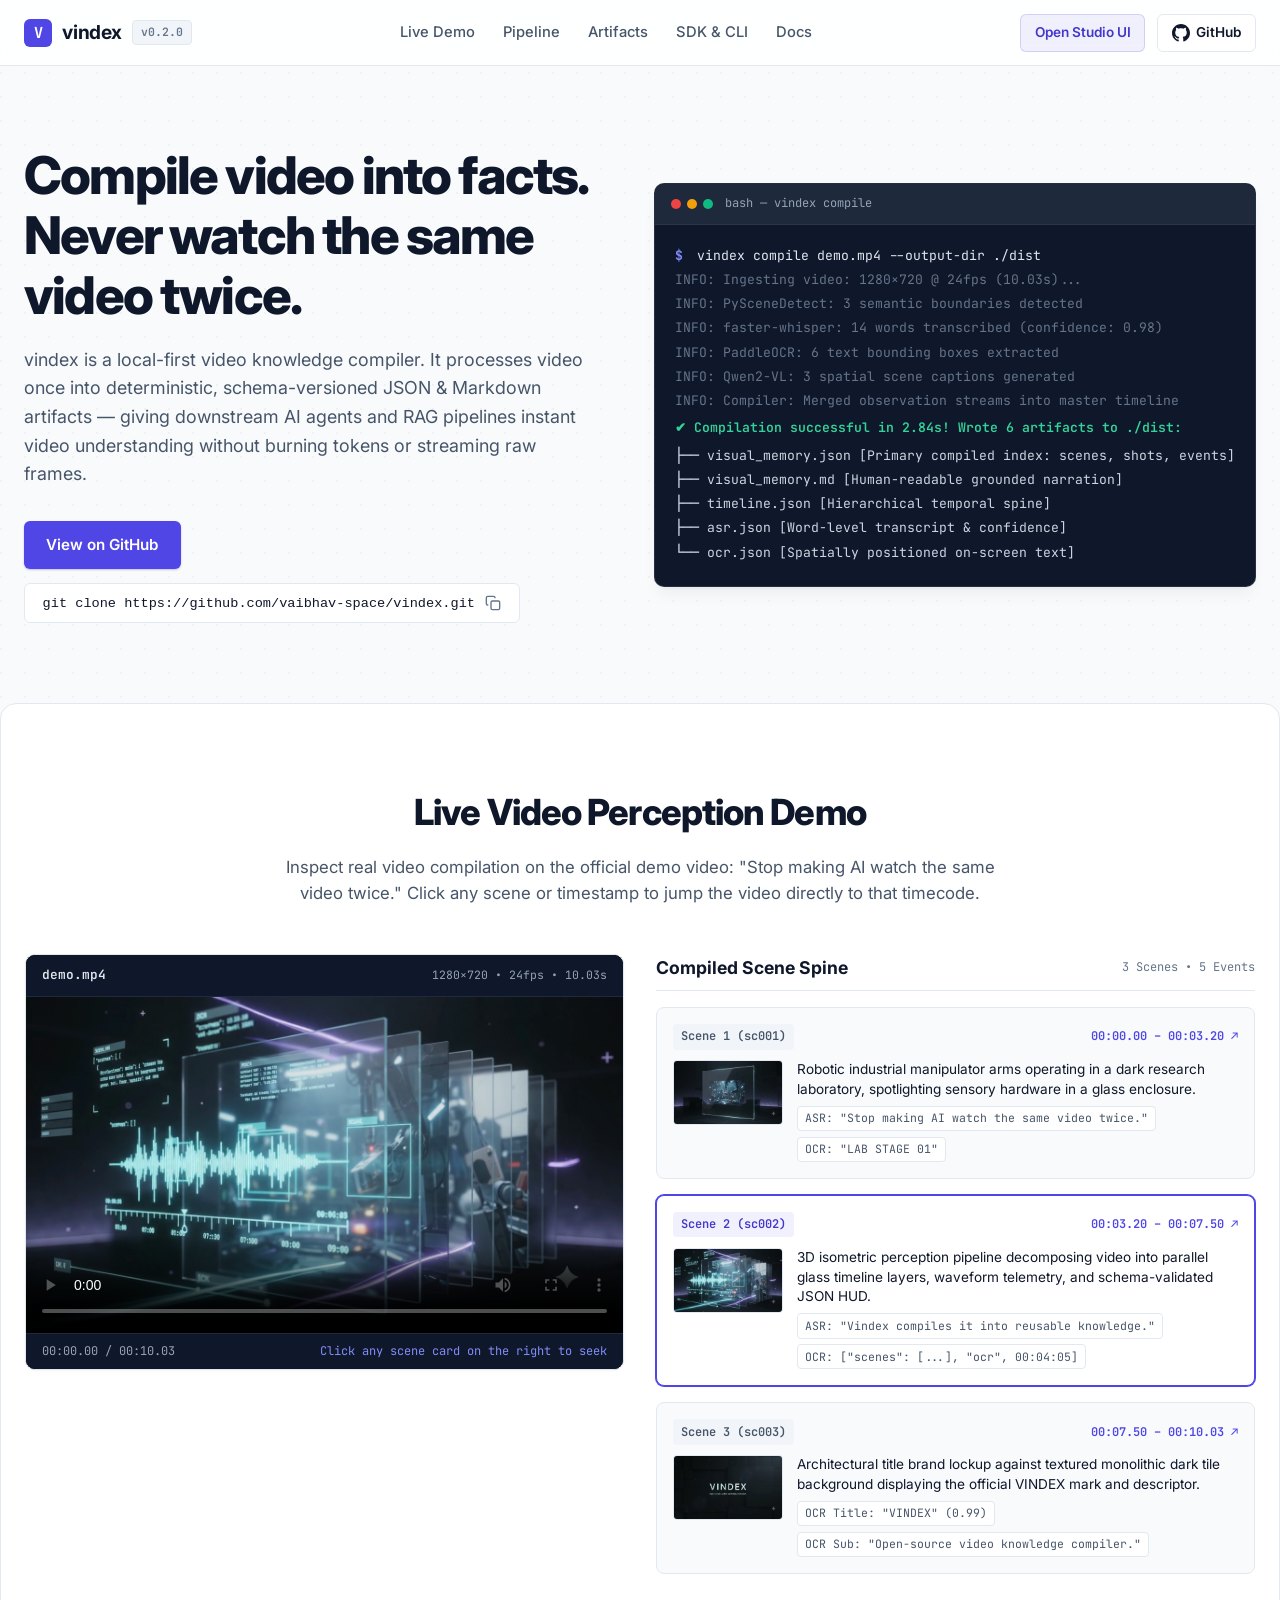
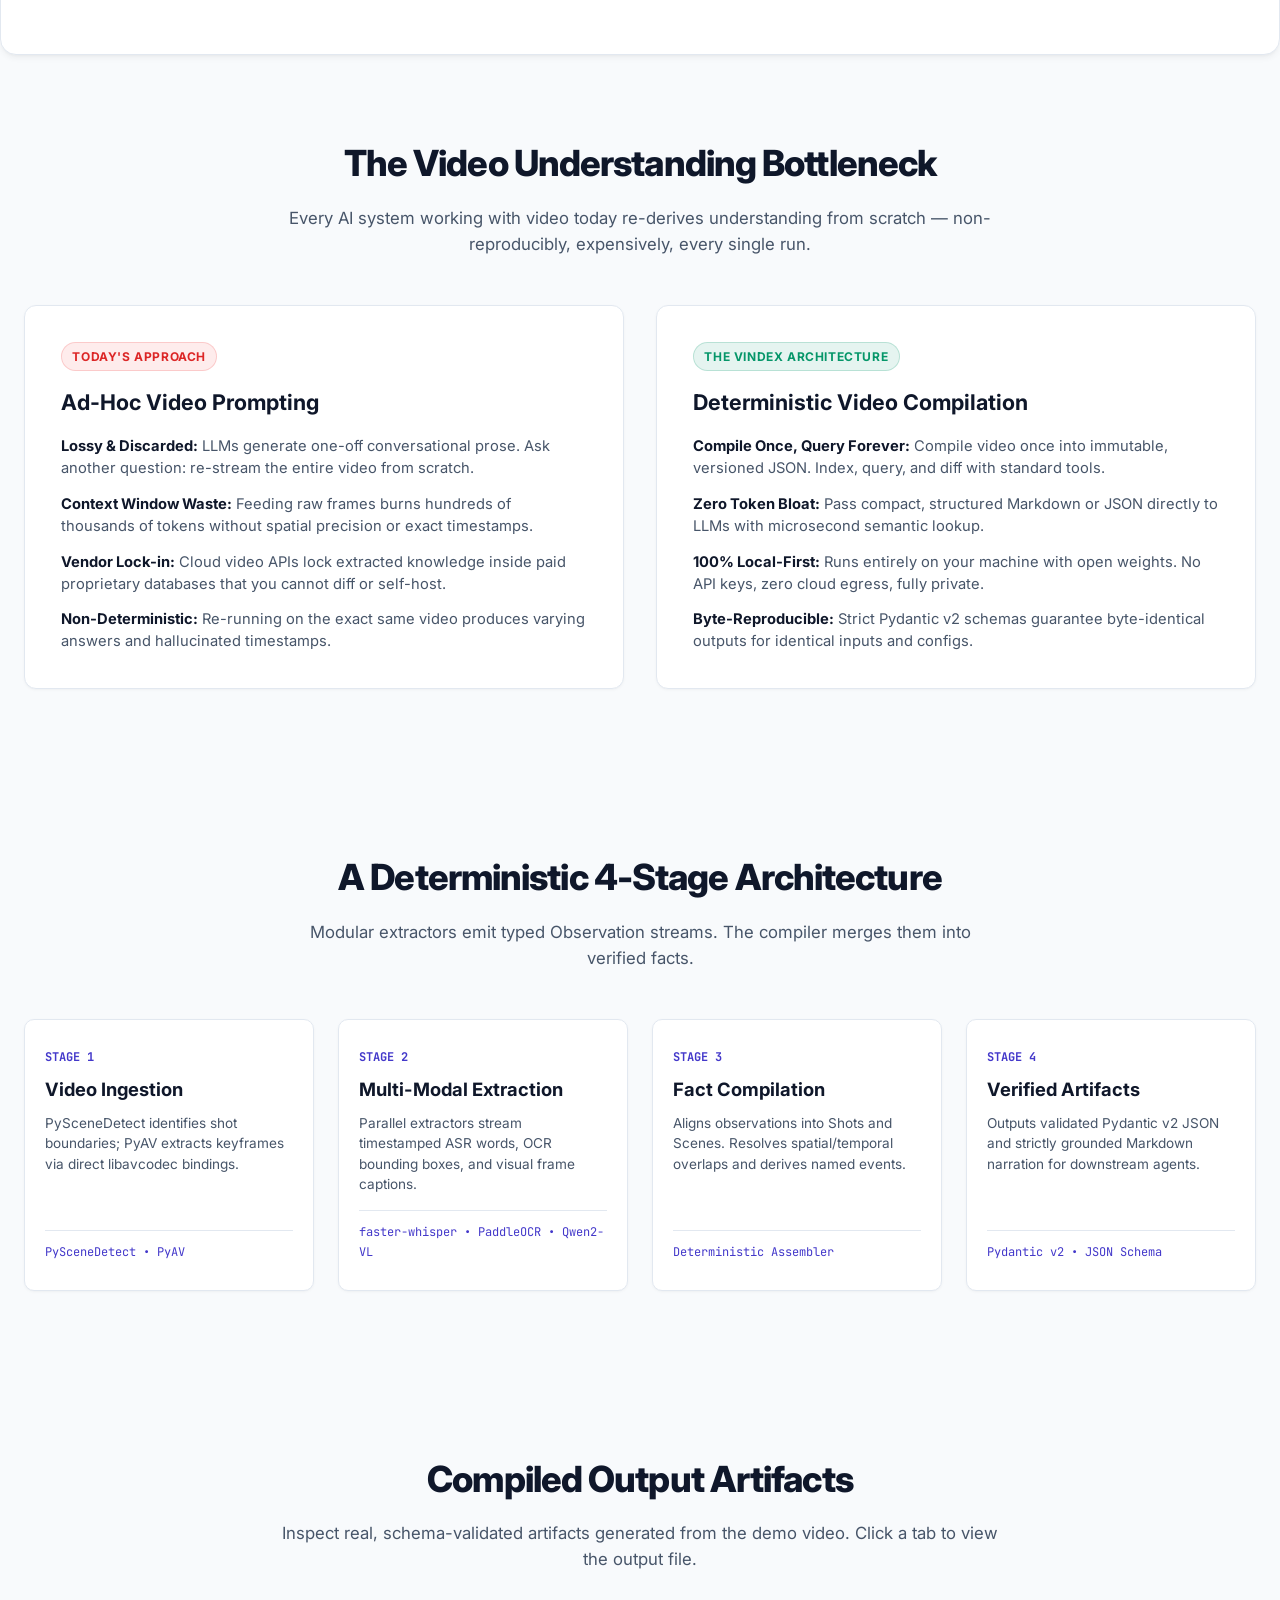
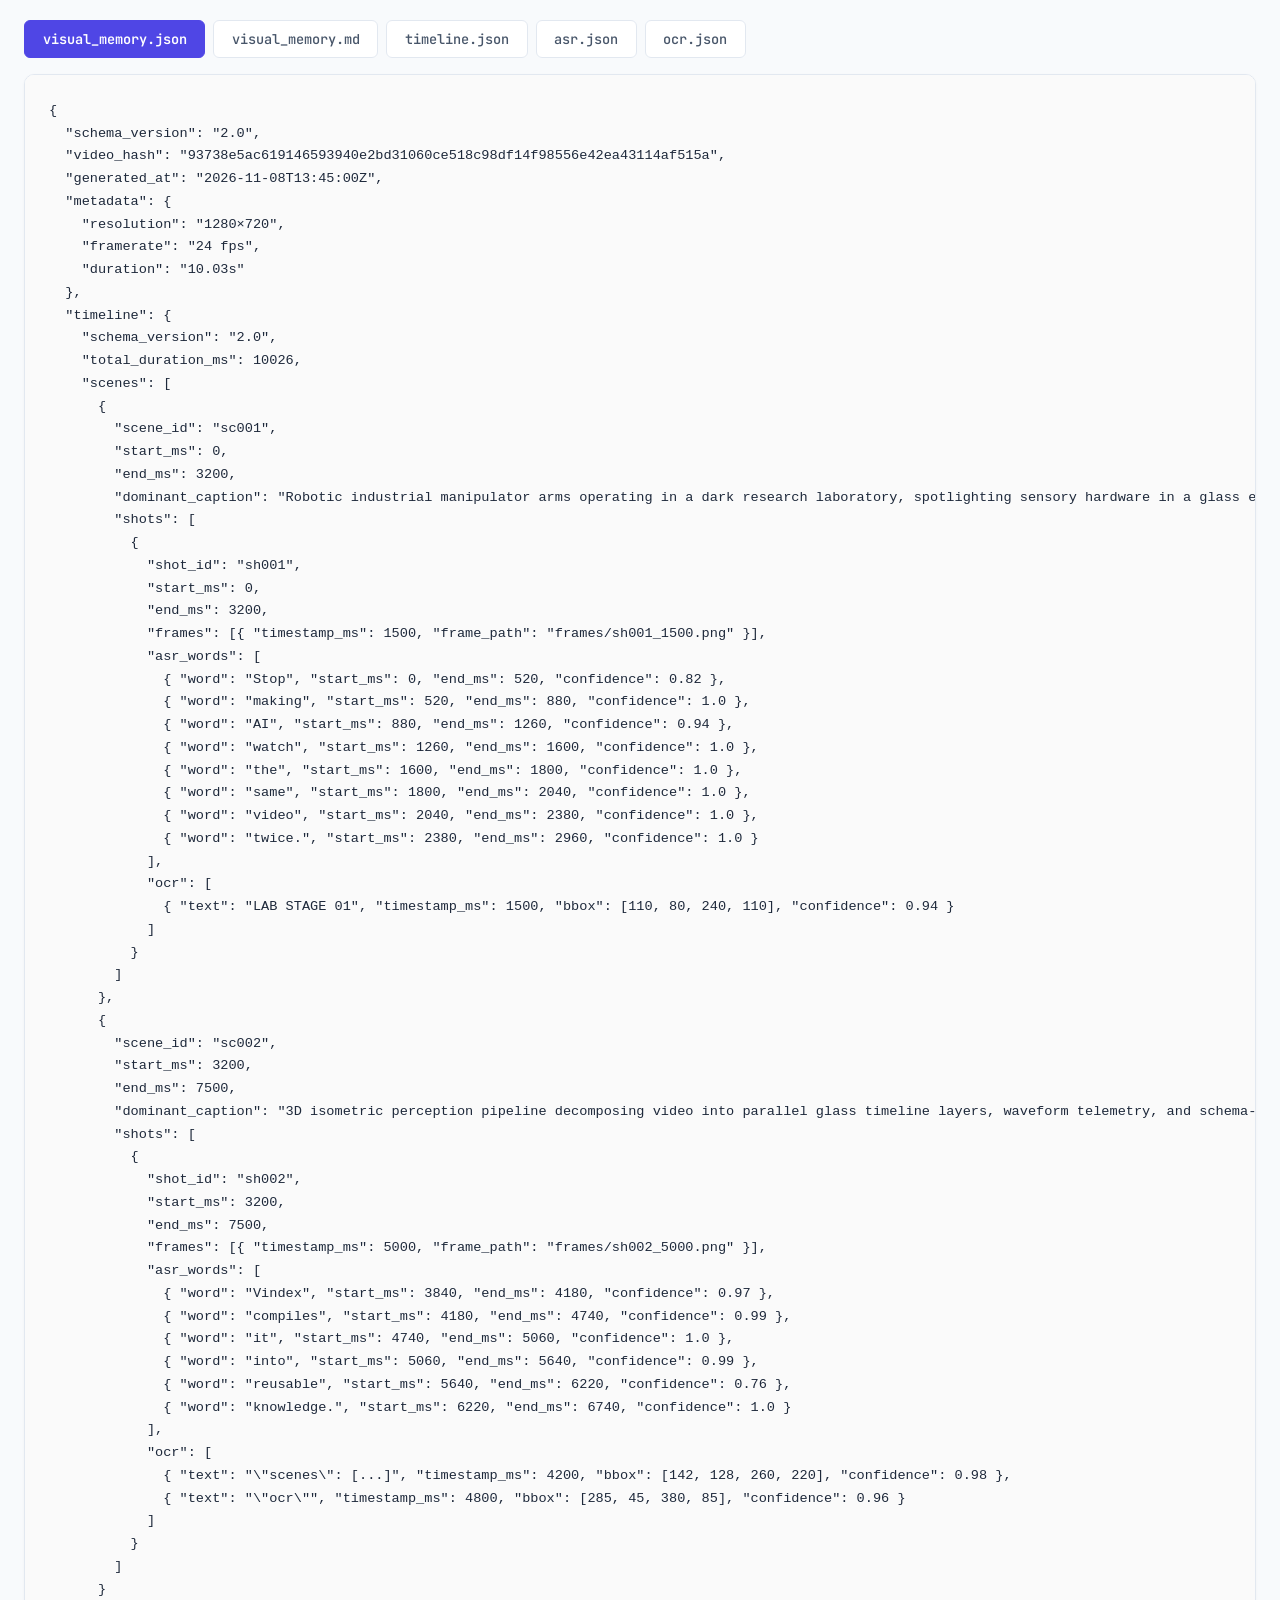
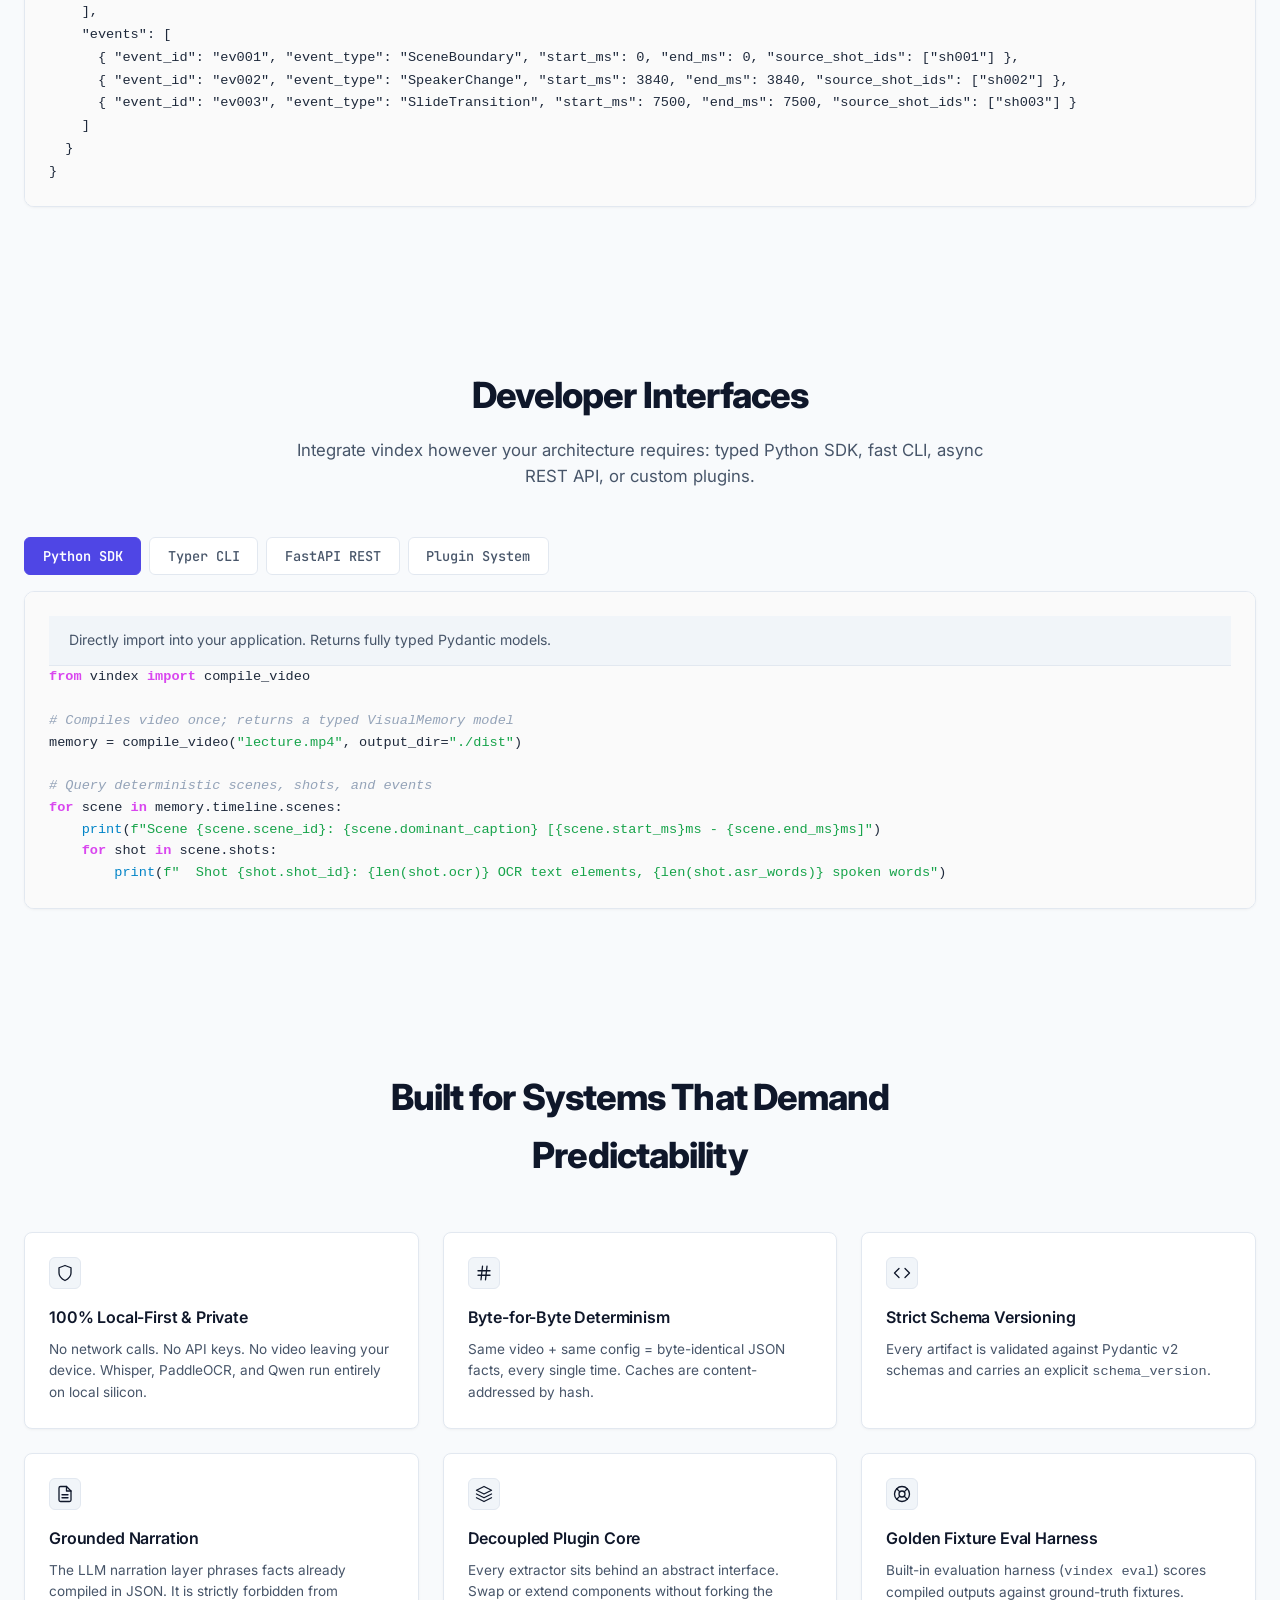
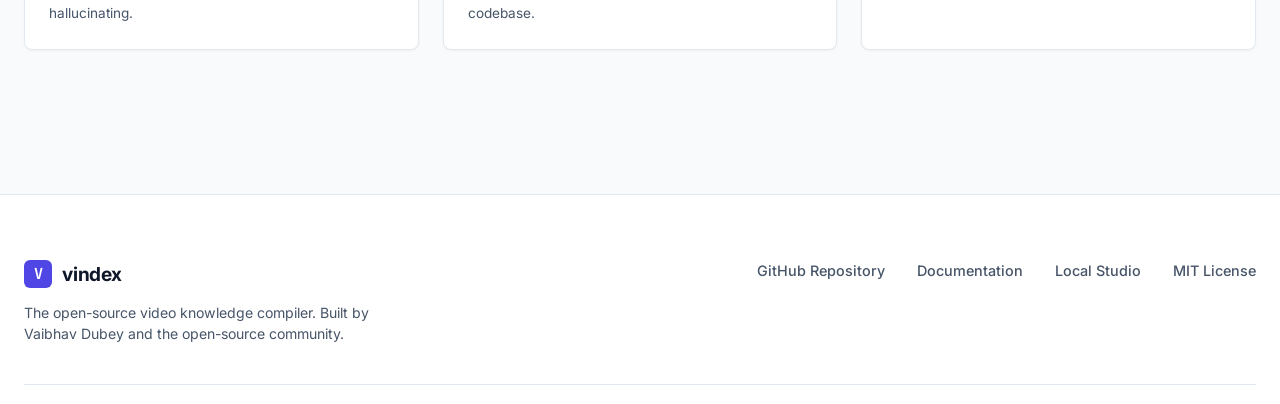
==== commit ca053190: "style: replace emojis with precision technical SVG icons in guarantees section - Remove all Unicode " ====
--- a/website/index.html
+++ b/website/index.html
@@ -507,37 +507,75 @@
 
         <div class="guarantee-grid">
             <div class="guarantee-card">
-                <div class="g-icon">🔒</div>
+                <div class="g-icon">
+                    <svg width="18" height="18" viewBox="0 0 24 24" fill="none" stroke="currentColor" stroke-width="1.75" stroke-linecap="round" stroke-linejoin="round">
+                        <path d="M12 22s8-4 8-10V5l-8-3-8 3v7c0 6 8 10 8 10z"/>
+                    </svg>
+                </div>
                 <h3>100% Local-First & Private</h3>
                 <p>No network calls. No API keys. No video leaving your device. Whisper, PaddleOCR, and Qwen run entirely on local silicon.</p>
             </div>
 
             <div class="guarantee-card">
-                <div class="g-icon">⚡</div>
+                <div class="g-icon">
+                    <svg width="18" height="18" viewBox="0 0 24 24" fill="none" stroke="currentColor" stroke-width="1.75" stroke-linecap="round" stroke-linejoin="round">
+                        <line x1="4" y1="9" x2="20" y2="9"/>
+                        <line x1="4" y1="15" x2="20" y2="15"/>
+                        <line x1="10" y1="3" x2="8" y2="21"/>
+                        <line x1="16" y1="3" x2="14" y2="21"/>
+                    </svg>
+                </div>
                 <h3>Byte-for-Byte Determinism</h3>
                 <p>Same video + same config = byte-identical JSON facts, every single time. Caches are content-addressed by hash.</p>
             </div>
 
             <div class="guarantee-card">
-                <div class="g-icon">📐</div>
+                <div class="g-icon">
+                    <svg width="18" height="18" viewBox="0 0 24 24" fill="none" stroke="currentColor" stroke-width="1.75" stroke-linecap="round" stroke-linejoin="round">
+                        <polyline points="16 18 22 12 16 6"/>
+                        <polyline points="8 6 2 12 8 18"/>
+                    </svg>
+                </div>
                 <h3>Strict Schema Versioning</h3>
                 <p>Every artifact is validated against Pydantic v2 schemas and carries an explicit <code>schema_version</code>.</p>
             </div>
 
             <div class="guarantee-card">
-                <div class="g-icon">✍️</div>
+                <div class="g-icon">
+                    <svg width="18" height="18" viewBox="0 0 24 24" fill="none" stroke="currentColor" stroke-width="1.75" stroke-linecap="round" stroke-linejoin="round">
+                        <path d="M14 2H6a2 2 0 0 0-2 2v16a2 2 0 0 0 2 2h12a2 2 0 0 0 2-2V8z"/>
+                        <polyline points="14 2 14 8 20 8"/>
+                        <line x1="16" y1="13" x2="8" y2="13"/>
+                        <line x1="16" y1="17" x2="8" y2="17"/>
+                    </svg>
+                </div>
                 <h3>Grounded Narration</h3>
                 <p>The LLM narration layer phrases facts already compiled in JSON. It is strictly forbidden from hallucinating.</p>
             </div>
 
             <div class="guarantee-card">
-                <div class="g-icon">🔌</div>
+                <div class="g-icon">
+                    <svg width="18" height="18" viewBox="0 0 24 24" fill="none" stroke="currentColor" stroke-width="1.75" stroke-linecap="round" stroke-linejoin="round">
+                        <polygon points="12 2 2 7 12 12 22 7 12 2"/>
+                        <polyline points="2 17 12 22 22 17"/>
+                        <polyline points="2 12 12 17 22 12"/>
+                    </svg>
+                </div>
                 <h3>Decoupled Plugin Core</h3>
                 <p>Every extractor sits behind an abstract interface. Swap or extend components without forking the codebase.</p>
             </div>
 
             <div class="guarantee-card">
-                <div class="g-icon">📊</div>
+                <div class="g-icon">
+                    <svg width="18" height="18" viewBox="0 0 24 24" fill="none" stroke="currentColor" stroke-width="1.75" stroke-linecap="round" stroke-linejoin="round">
+                        <circle cx="12" cy="12" r="10"/>
+                        <circle cx="12" cy="12" r="4"/>
+                        <line x1="4.93" y1="4.93" x2="9.17" y2="9.17"/>
+                        <line x1="14.83" y1="14.83" x2="19.07" y2="19.07"/>
+                        <line x1="14.83" y1="9.17" x2="19.07" y2="4.93"/>
+                        <line x1="4.93" y1="19.07" x2="9.17" y2="14.83"/>
+                    </svg>
+                </div>
                 <h3>Golden Fixture Eval Harness</h3>
                 <p>Built-in evaluation harness (<code>vindex eval</code>) scores compiled outputs against ground-truth fixtures.</p>
             </div>
--- a/website/style.css
+++ b/website/style.css
@@ -690,29 +690,47 @@
 .guarantee-card {
     background: var(--bg-card);
     border: 1px solid var(--border-subtle);
-    border-radius: 10px;
-    padding: 1.75rem 1.5rem;
+    border-radius: 8px;
+    padding: 1.5rem;
     box-shadow: var(--shadow-sm);
     display: flex;
     flex-direction: column;
+    transition: border-color 0.15s ease;
+}
+
+.guarantee-card:hover {
+    border-color: var(--border-strong);
 }
 
 .g-icon {
-    font-size: 1.5rem;
-    margin-bottom: 0.75rem;
+    width: 32px;
+    height: 32px;
+    border-radius: 6px;
+    background: var(--bg-card-subtle);
+    border: 1px solid var(--border-subtle);
+    color: var(--text-primary);
+    display: flex;
+    align-items: center;
+    justify-content: center;
+    margin-bottom: 1rem;
+}
+
+.g-icon svg {
+    color: var(--text-primary);
 }
 
 .guarantee-card h3 {
-    font-size: 1.15rem;
-    font-weight: 700;
+    font-size: 1rem;
+    font-weight: 600;
+    letter-spacing: -0.01em;
     margin-bottom: 0.5rem;
     color: var(--text-primary);
 }
 
 .guarantee-card p {
-    font-size: 0.88rem;
-    color: var(--text-secondary);
-    line-height: 1.55;
+    font-size: 0.85rem;
+    color: var(--text-secondary);
+    line-height: 1.6;
 }
 
 /* Footer */
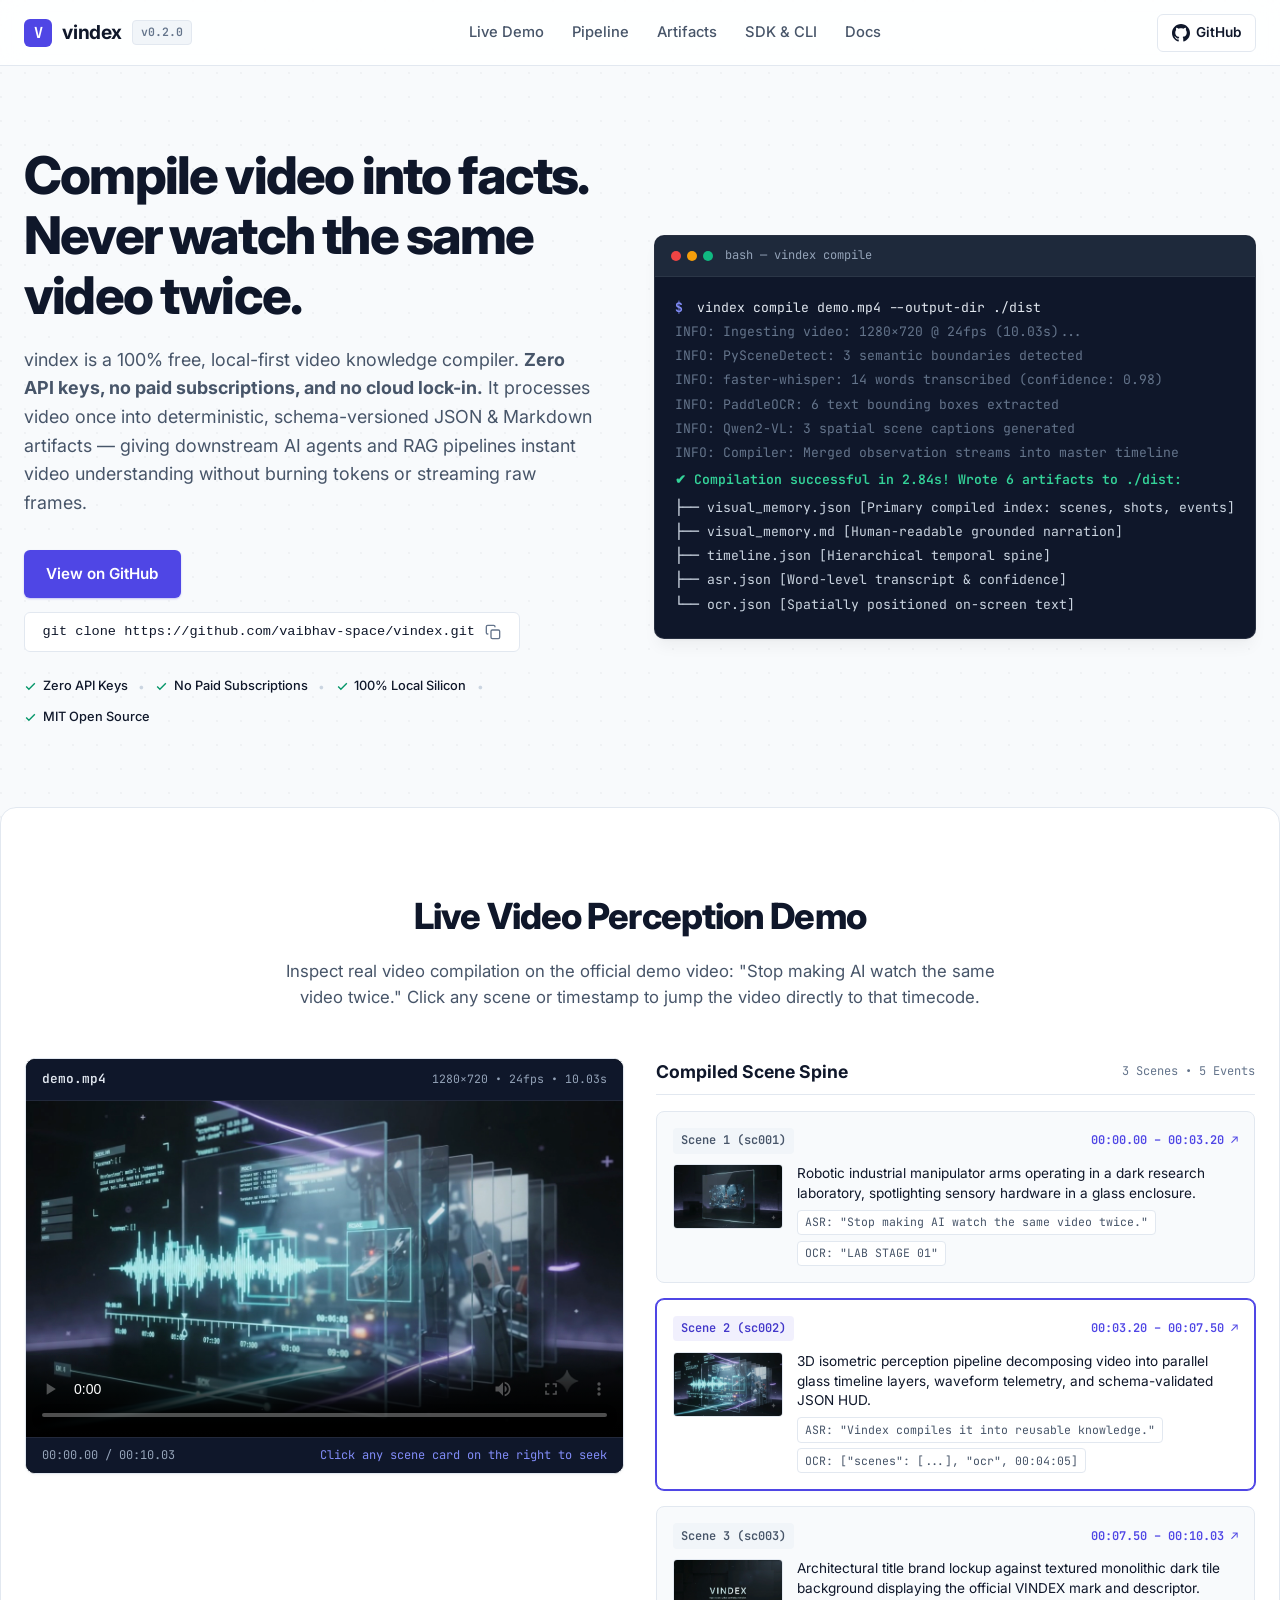
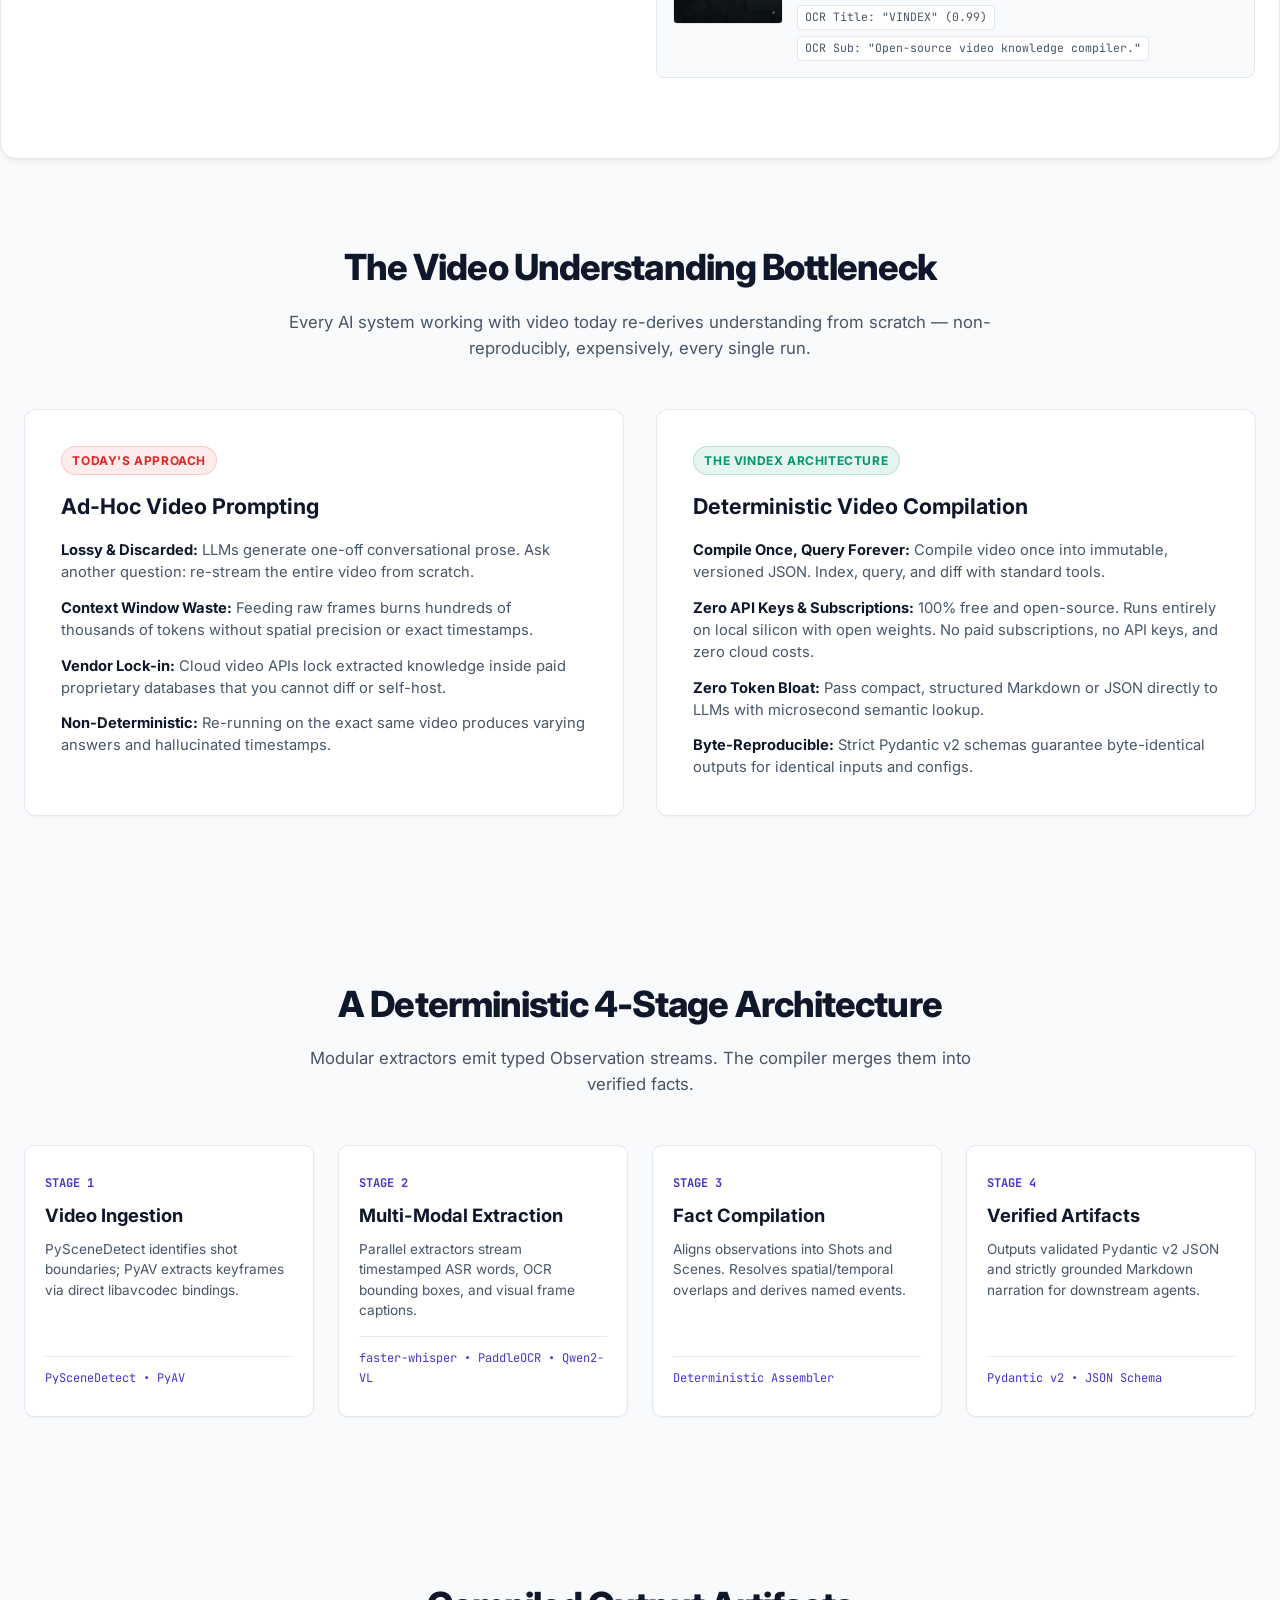
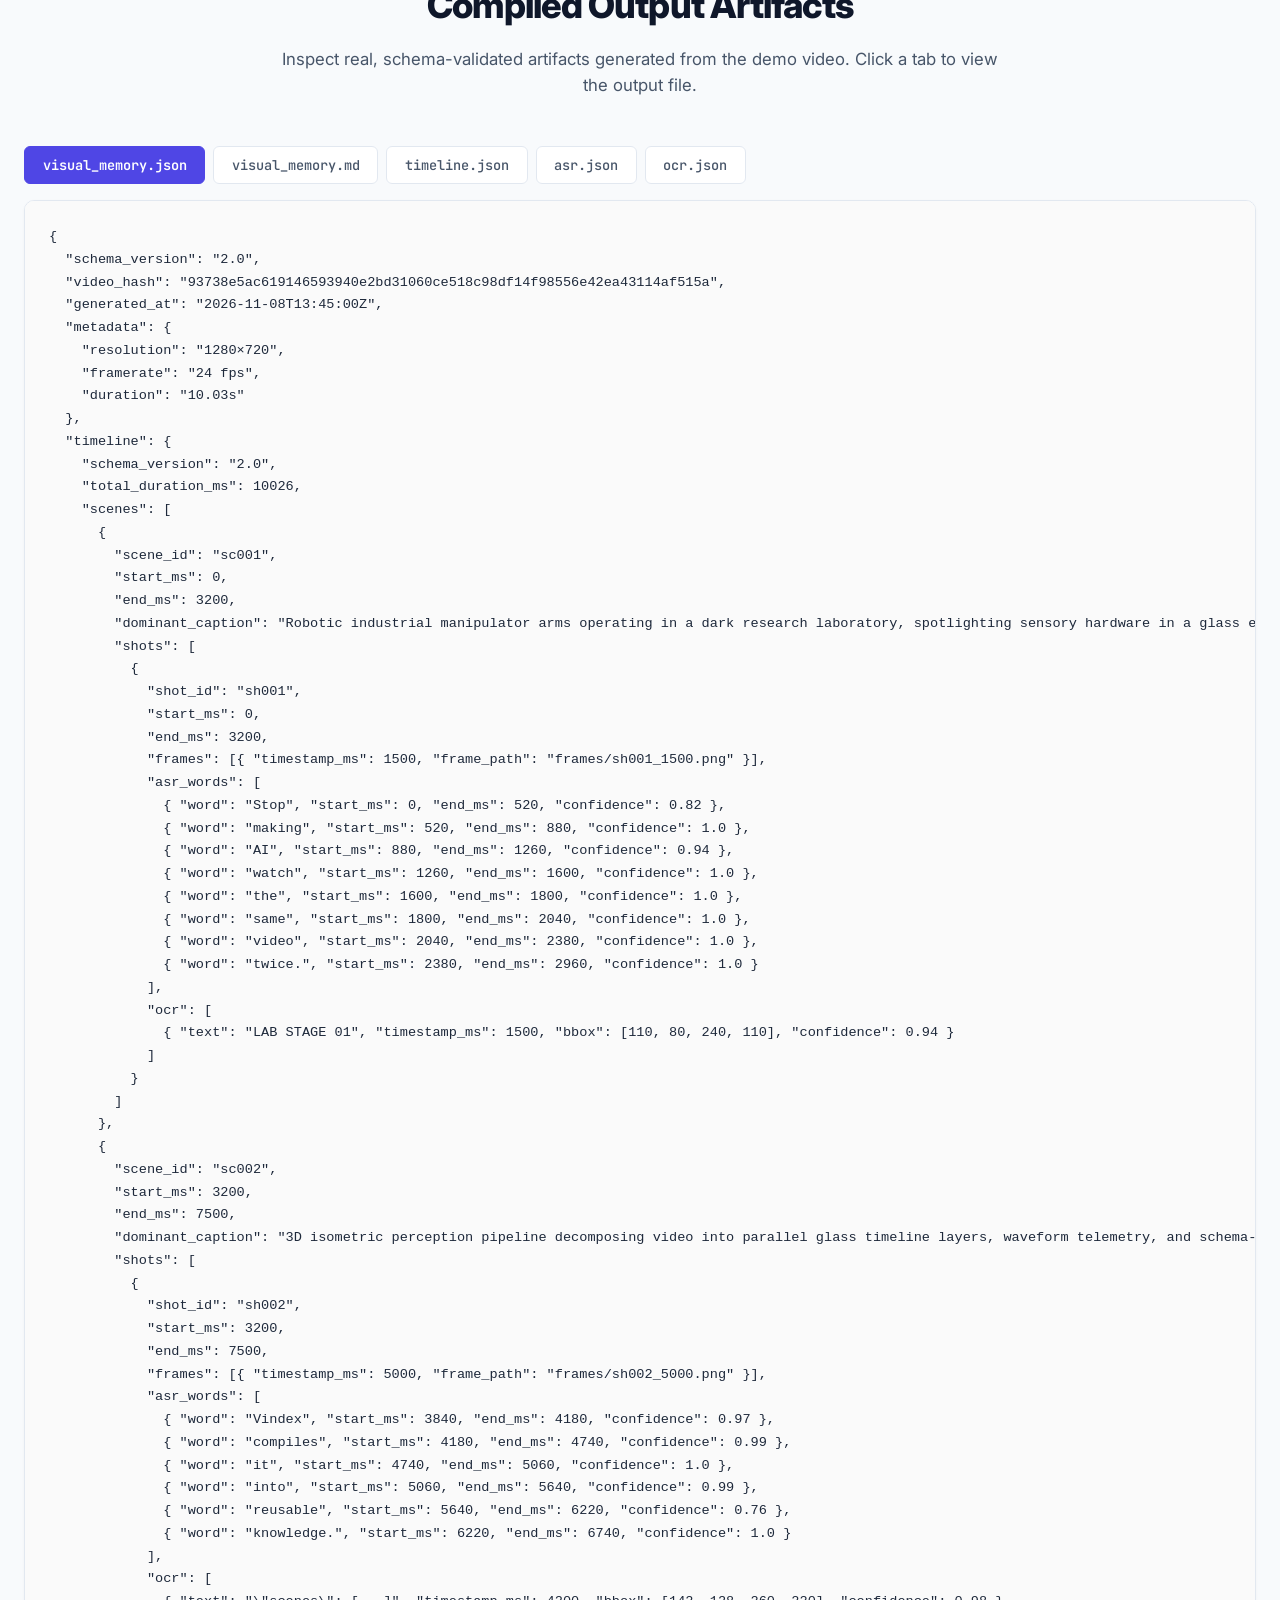
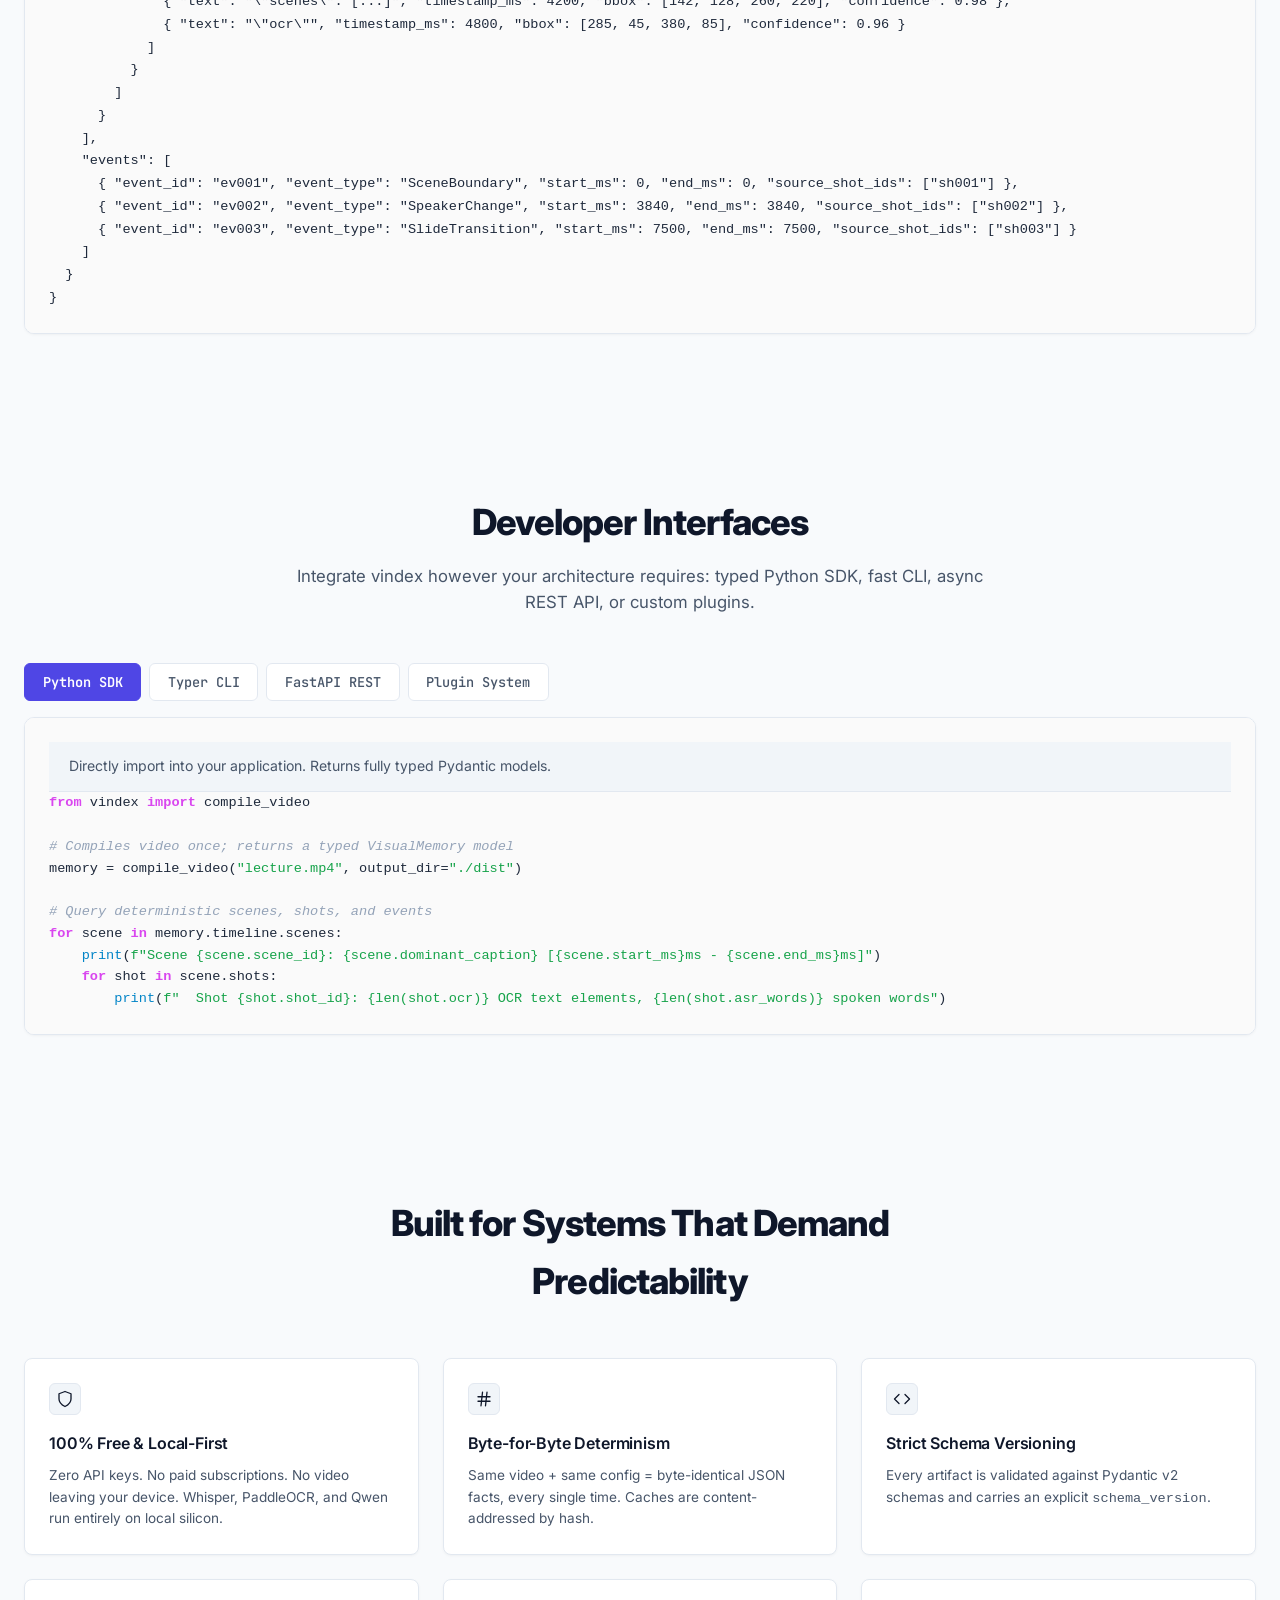
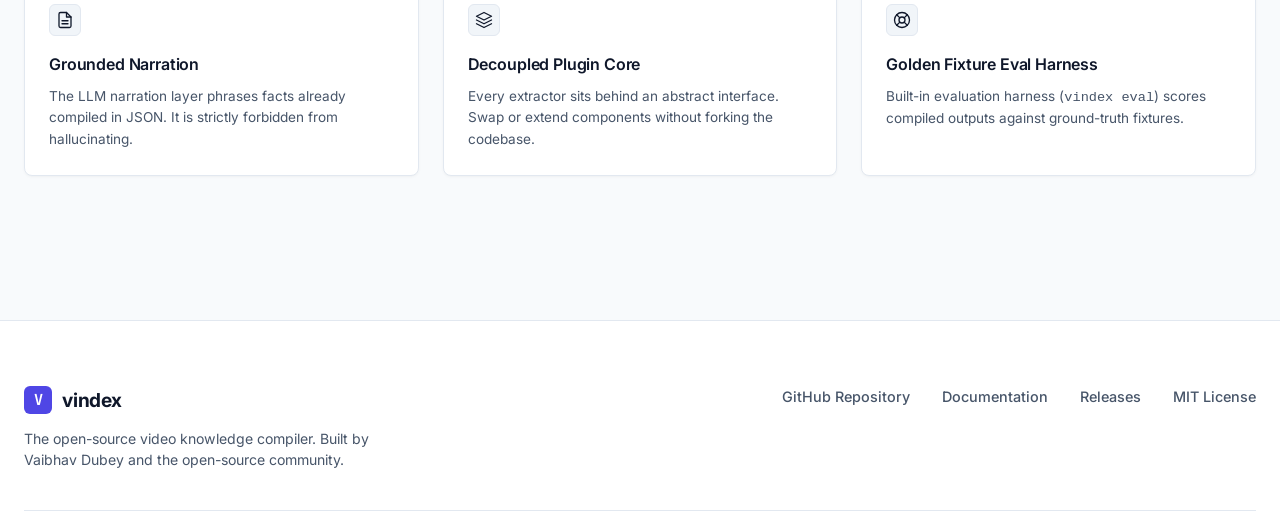
==== commit 31f35929: "feat: remove studio button from landing nav and highlight zero API keys/subscriptions - Remove Open " ====
--- a/website/index.html
+++ b/website/index.html
@@ -35,7 +35,6 @@
                 <a href="https://github.com/vaibhav-space/vindex#readme" target="_blank" class="nav-link">Docs</a>
             </div>
             <div class="nav-actions">
-                <a href="http://localhost:8000/" target="_blank" class="btn-studio">Open Studio UI</a>
                 <a href="https://github.com/vaibhav-space/vindex" target="_blank" class="btn-github">
                     <svg width="18" height="18" viewBox="0 0 24 24" fill="currentColor">
                         <path d="M12 0c-6.626 0-12 5.373-12 12 0 5.302 3.438 9.8 8.207 11.387.599.111.793-.261.793-.577v-2.234c-3.338.726-4.033-1.416-4.033-1.416-.546-1.387-1.333-1.756-1.333-1.756-1.089-.745.083-.729.083-.729 1.205.084 1.839 1.237 1.839 1.237 1.07 1.834 2.807 1.304 3.492.997.107-.775.418-1.305.762-1.604-2.665-.305-5.467-1.334-5.467-5.931 0-1.311.469-2.381 1.236-3.221-.124-.303-.535-1.524.117-3.176 0 0 1.008-.322 3.301 1.23.957-.266 1.983-.399 3.003-.404 1.02.005 2.047.138 3.006.404 2.291-1.552 3.297-1.23 3.297-1.23.653 1.653.242 2.874.118 3.176.77.84 1.235 1.911 1.235 3.221 0 4.609-2.807 5.624-5.479 5.921.43.372.823 1.102.823 2.222v3.293c0 .319.192.694.801.576 4.765-1.589 8.199-6.086 8.199-11.386 0-6.627-5.373-12-12-12z"/>
@@ -50,7 +49,7 @@
     <header class="hero">
         <div class="hero-content">
             <h1 class="hero-headline">Compile video into facts.<br>Never watch the same video twice.</h1>
-            <p class="hero-lead">vindex is a local-first video knowledge compiler. It processes video once into deterministic, schema-versioned JSON & Markdown artifacts — giving downstream AI agents and RAG pipelines instant video understanding without burning tokens or streaming raw frames.</p>
+            <p class="hero-lead">vindex is a 100% free, local-first video knowledge compiler. <strong>Zero API keys, no paid subscriptions, and no cloud lock-in.</strong> It processes video once into deterministic, schema-versioned JSON & Markdown artifacts — giving downstream AI agents and RAG pipelines instant video understanding without burning tokens or streaming raw frames.</p>
             
             <div class="hero-cta">
                 <a href="https://github.com/vaibhav-space/vindex" target="_blank" class="btn-primary">View on GitHub</a>
@@ -58,6 +57,29 @@
                     <code>git clone https://github.com/vaibhav-space/vindex.git</code>
                     <svg class="copy-icon" viewBox="0 0 24 24" fill="none" stroke="currentColor" stroke-width="2"><rect x="9" y="9" width="13" height="13" rx="2" ry="2"></rect><path d="M5 15H4a2 2 0 0 1-2-2V4a2 2 0 0 1 2-2h9a2 2 0 0 1 2 2v1"></path></svg>
                 </button>
+            </div>
+
+            <!-- Zero API Keys / Free Trust Proof Banner -->
+            <div class="hero-trust-bar">
+                <span class="trust-pill">
+                    <svg width="13" height="13" viewBox="0 0 24 24" fill="none" stroke="currentColor" stroke-width="2.5"><polyline points="20 6 9 17 4 12"/></svg>
+                    Zero API Keys
+                </span>
+                <span class="trust-divider">•</span>
+                <span class="trust-pill">
+                    <svg width="13" height="13" viewBox="0 0 24 24" fill="none" stroke="currentColor" stroke-width="2.5"><polyline points="20 6 9 17 4 12"/></svg>
+                    No Paid Subscriptions
+                </span>
+                <span class="trust-divider">•</span>
+                <span class="trust-pill">
+                    <svg width="13" height="13" viewBox="0 0 24 24" fill="none" stroke="currentColor" stroke-width="2.5"><polyline points="20 6 9 17 4 12"/></svg>
+                    100% Local Silicon
+                </span>
+                <span class="trust-divider">•</span>
+                <span class="trust-pill">
+                    <svg width="13" height="13" viewBox="0 0 24 24" fill="none" stroke="currentColor" stroke-width="2.5"><polyline points="20 6 9 17 4 12"/></svg>
+                    MIT Open Source
+                </span>
             </div>
         </div>
 
@@ -198,8 +220,8 @@
                 <h3>Deterministic Video Compilation</h3>
                 <ul class="contrast-list">
                     <li><strong>Compile Once, Query Forever:</strong> Compile video once into immutable, versioned JSON. Index, query, and diff with standard tools.</li>
+                    <li><strong>Zero API Keys & Subscriptions:</strong> 100% free and open-source. Runs entirely on local silicon with open weights. No paid subscriptions, no API keys, and zero cloud costs.</li>
                     <li><strong>Zero Token Bloat:</strong> Pass compact, structured Markdown or JSON directly to LLMs with microsecond semantic lookup.</li>
-                    <li><strong>100% Local-First:</strong> Runs entirely on your machine with open weights. No API keys, zero cloud egress, fully private.</li>
                     <li><strong>Byte-Reproducible:</strong> Strict Pydantic v2 schemas guarantee byte-identical outputs for identical inputs and configs.</li>
                 </ul>
             </div>
@@ -512,8 +534,8 @@
                         <path d="M12 22s8-4 8-10V5l-8-3-8 3v7c0 6 8 10 8 10z"/>
                     </svg>
                 </div>
-                <h3>100% Local-First & Private</h3>
-                <p>No network calls. No API keys. No video leaving your device. Whisper, PaddleOCR, and Qwen run entirely on local silicon.</p>
+                <h3>100% Free & Local-First</h3>
+                <p>Zero API keys. No paid subscriptions. No video leaving your device. Whisper, PaddleOCR, and Qwen run entirely on local silicon.</p>
             </div>
 
             <div class="guarantee-card">
@@ -596,7 +618,7 @@
                 <div class="footer-links-group">
                     <a href="https://github.com/vaibhav-space/vindex" target="_blank">GitHub Repository</a>
                     <a href="https://github.com/vaibhav-space/vindex#readme" target="_blank">Documentation</a>
-                    <a href="http://localhost:8000/" target="_blank">Local Studio</a>
+                    <a href="https://github.com/vaibhav-space/vindex/releases" target="_blank">Releases</a>
                     <a href="https://github.com/vaibhav-space/vindex/blob/main/LICENSE" target="_blank">MIT License</a>
                 </div>
             </div>
--- a/website/style.css
+++ b/website/style.css
@@ -244,6 +244,33 @@
     color: var(--text-muted);
 }
 
+.hero-trust-bar {
+    margin-top: 1.5rem;
+    display: flex;
+    align-items: center;
+    gap: 0.65rem;
+    flex-wrap: wrap;
+    font-size: 0.8rem;
+    color: var(--text-secondary);
+}
+
+.trust-pill {
+    display: inline-flex;
+    align-items: center;
+    gap: 0.35rem;
+    font-weight: 500;
+    color: var(--text-primary);
+}
+
+.trust-pill svg {
+    color: #059669;
+}
+
+.trust-divider {
+    color: var(--border-strong);
+    font-size: 0.75rem;
+}
+
 /* Hero Terminal Mockup (Dark Contrast) */
 .terminal-shell {
     background: var(--terminal-bg);
